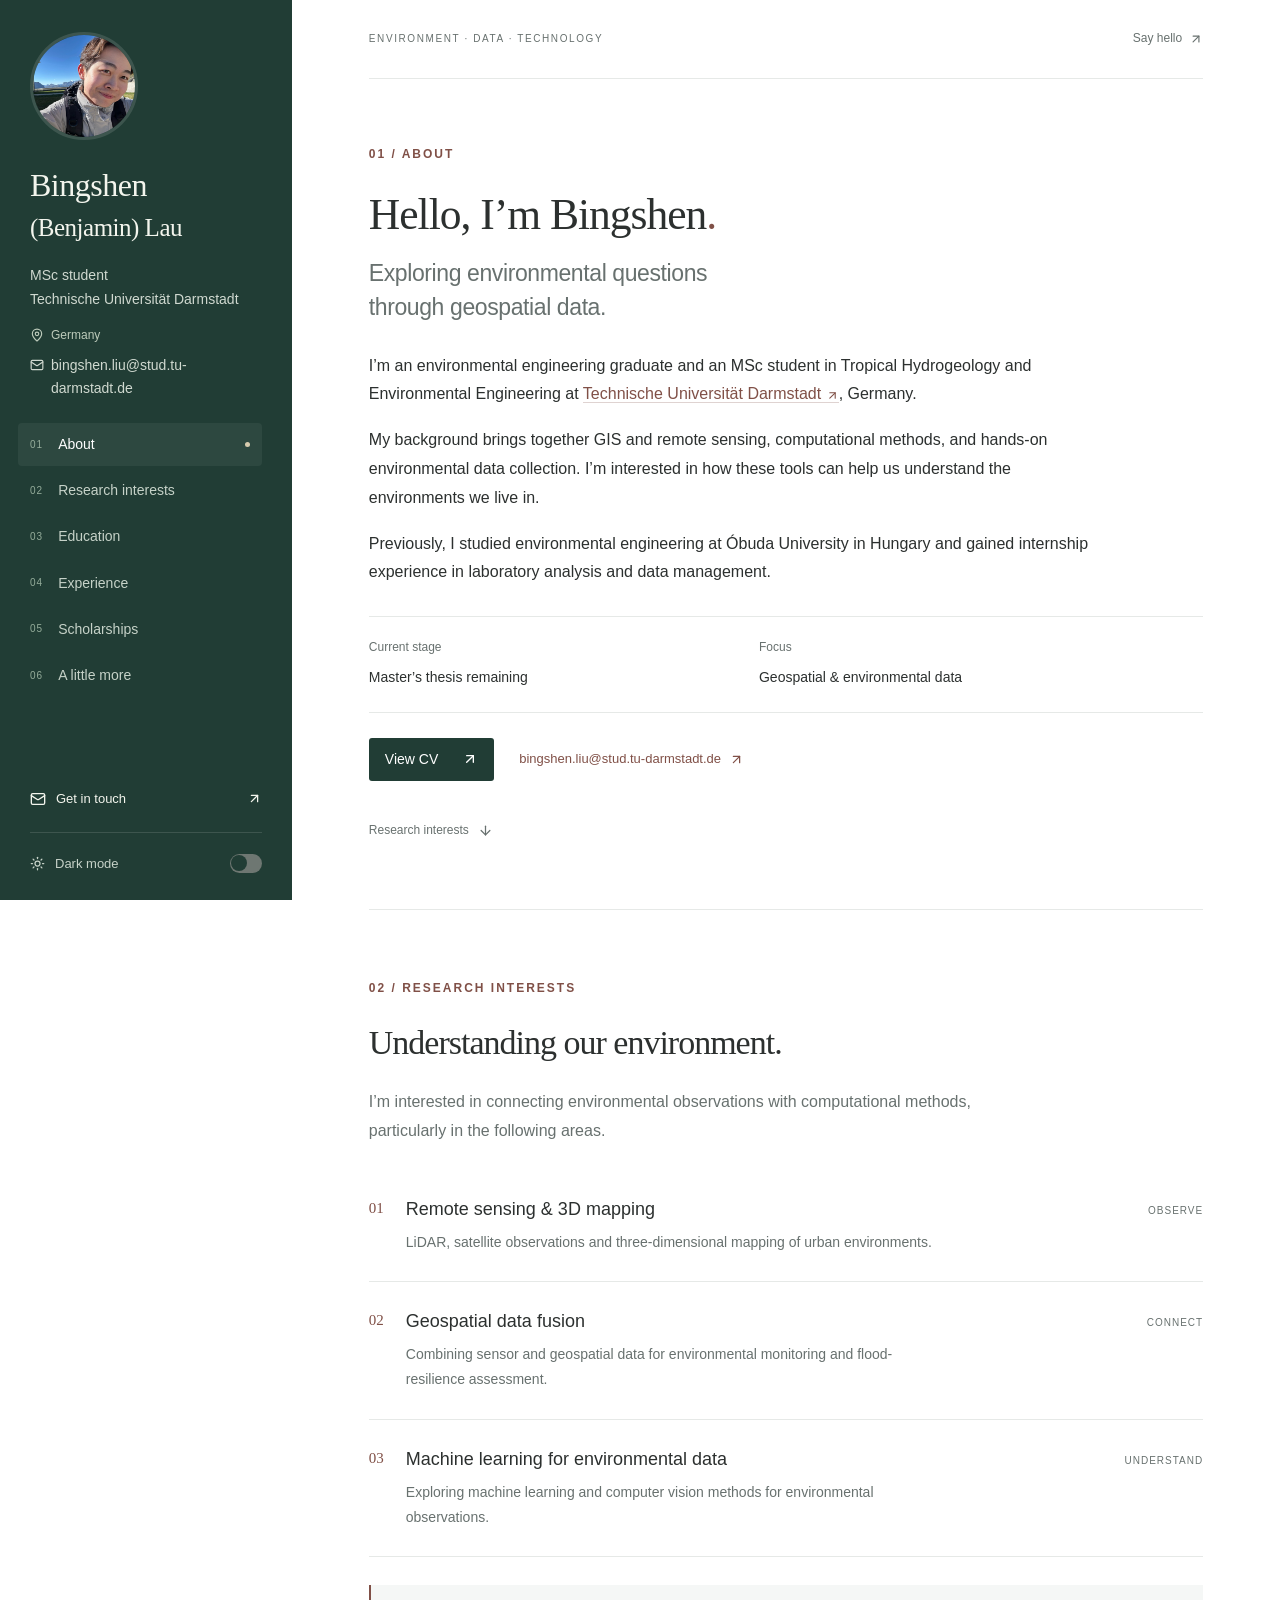
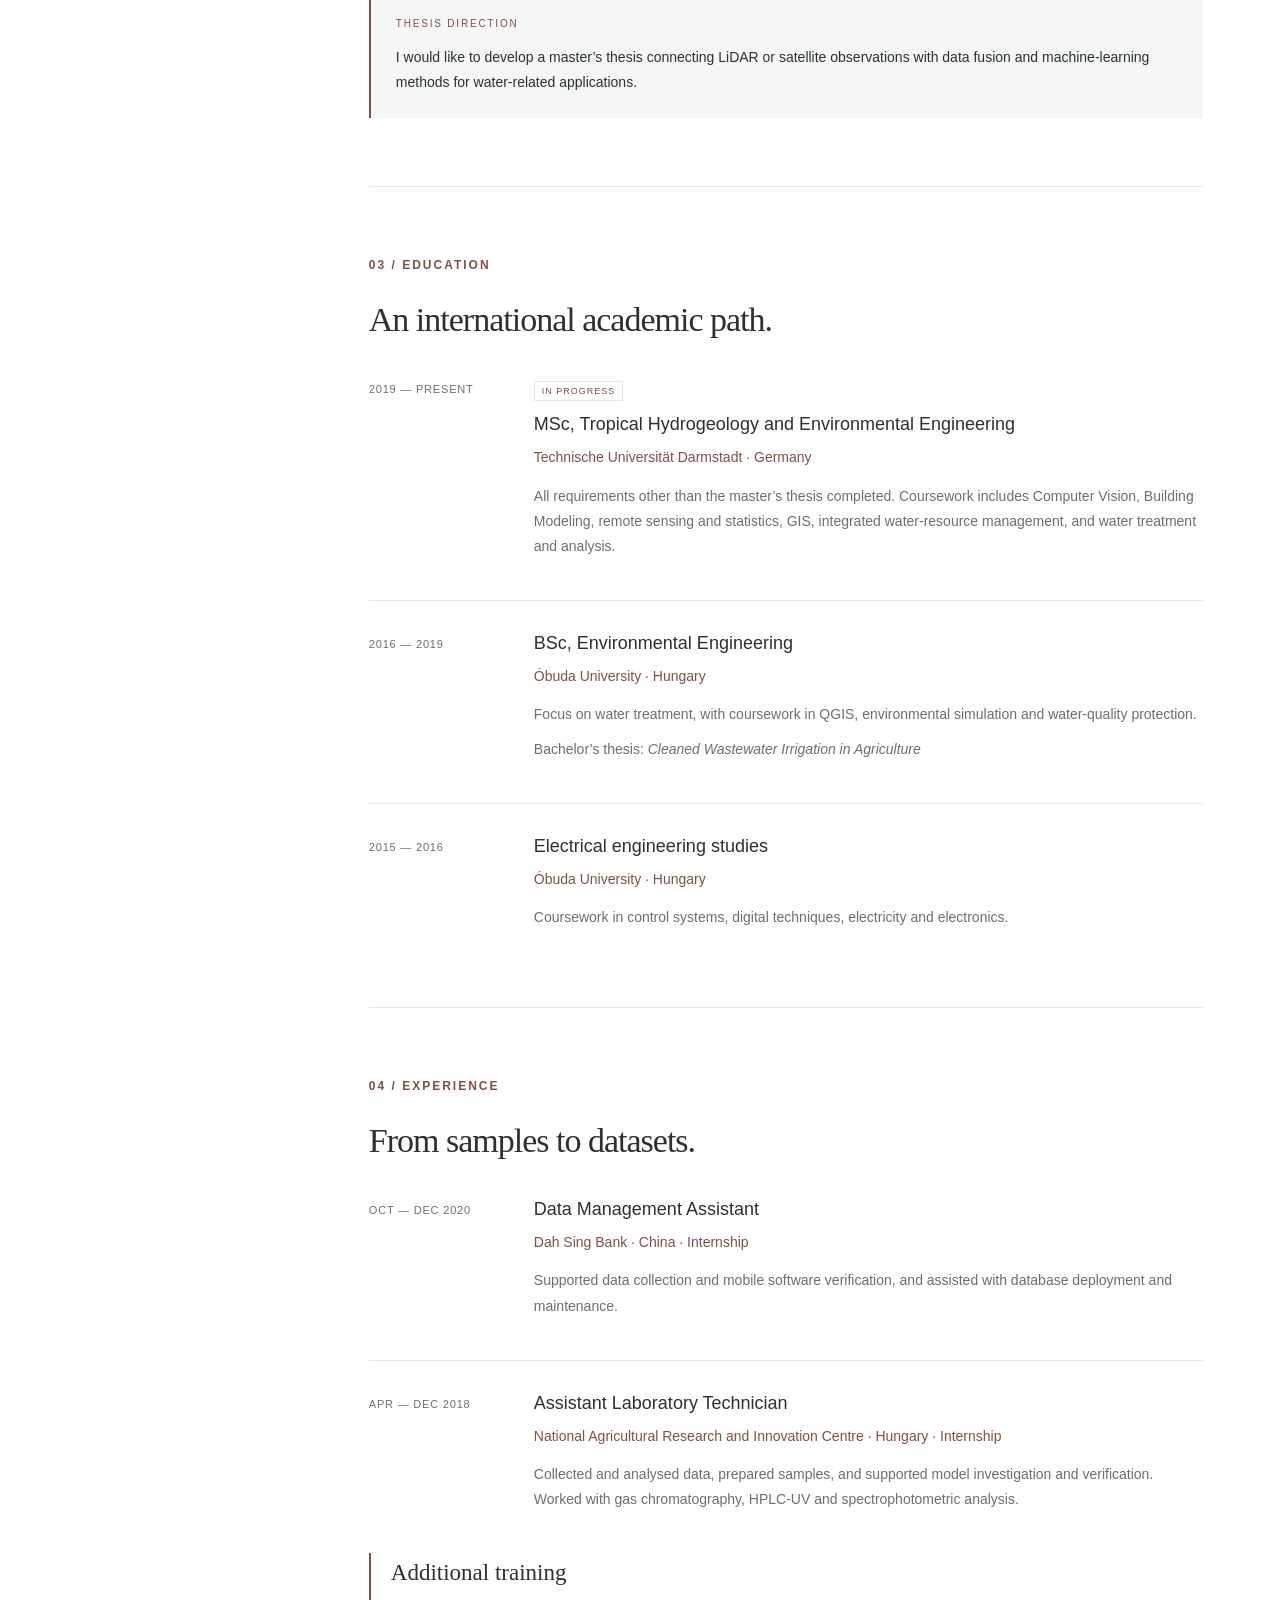
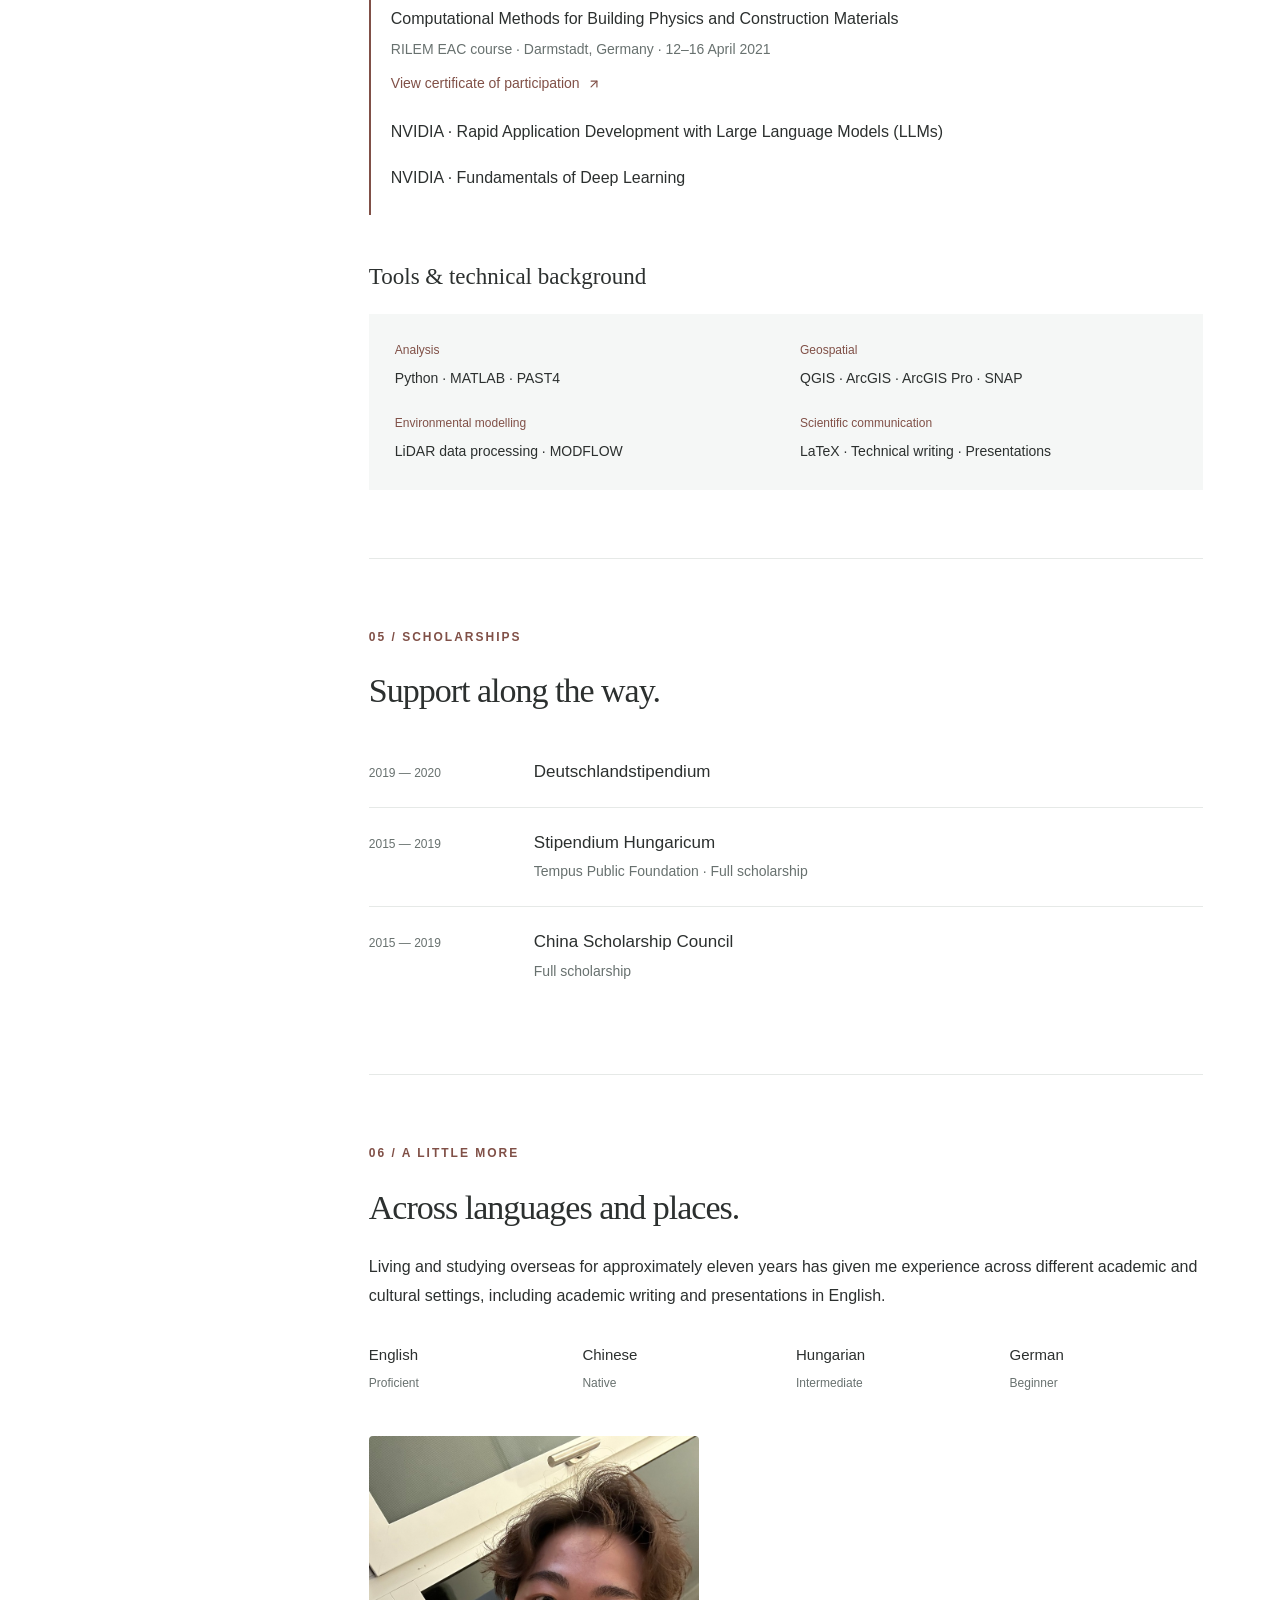
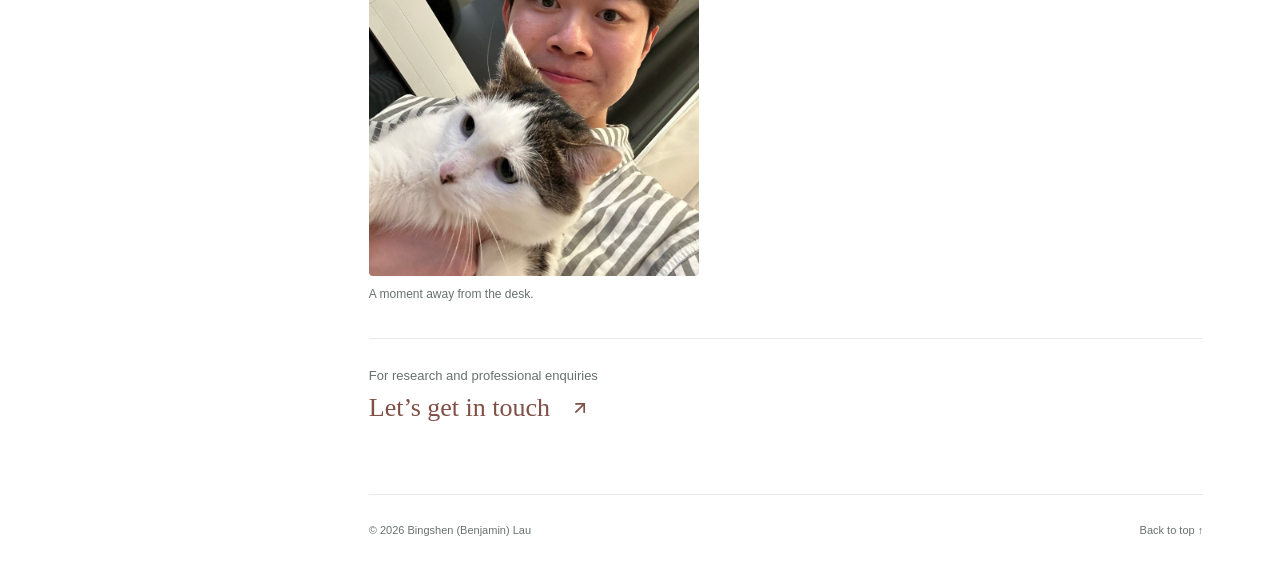
==== index.html @ b6084a35 "Publish English personal website with simplified profile" ====
<!DOCTYPE html><html lang="en"><head><meta charSet="utf-8"/><meta name="viewport" content="width=device-width, initial-scale=1"/><link rel="stylesheet" href="/index.BvaQky_f.css" data-rsc-css-href="/index.BvaQky_f.css" data-precedence="vite-rsc/importer-resources"/><link rel="modulepreload" fetchPriority="low" href="/index-gD3oVBkF.js"/><script src="/rolldown-runtime-C60lm6uB.js" type="module" async=""></script><script src="/framework-D_rUT4EX.js" type="module" async=""></script><link rel="modulepreload" href="/layout-segment-context-Bq9U1YTY.js" crossorigin=""/><link rel="modulepreload" href="/page-CP1Qy7zk.js" crossorigin=""/><title>Bingshen (Benjamin) Lau | Environmental &amp; Geospatial Data</title><meta name="description" content="Bingshen (Benjamin) Lau, environmental engineering MSc student at Technische Universität Darmstadt. Research interests, education and experience."/><link rel="icon" href="/favicon.svg"/><script>Object.assign(((self[Symbol.for("vinext.navigationRuntime")]??={bootstrap:{routeManifest:null},functions:{}}).bootstrap.rsc??={rsc:[]}),{params:{},nav:{"pathname":"/","searchParams":[]}})</script><link rel="modulepreload" href="/index-gD3oVBkF.js" />
</head><body><div data-slot="sidebar-wrapper" style="--sidebar-width:16rem;--sidebar-width-icon:3rem" class="group/sidebar-wrapper flex min-h-svh w-full has-data-[variant=inset]:bg-sidebar site-shell"><a class="skip-link" href="#about">Skip to content</a><div data-slot="sidebar" class="flex h-full w-(--sidebar-width) flex-col bg-sidebar text-sidebar-foreground profile-sidebar"><div class="profile-identity"><img class="profile-photo" src="/benjamin-outdoors.jpg" alt="Benjamin outdoors in the mountains" width="108" height="108"/><h1>Bingshen<br/><span>(Benjamin) Lau</span></h1><p class="affiliation">MSc student<br/>Technische Universität Darmstadt</p><p class="location"><svg xmlns="http://www.w3.org/2000/svg" width="14" height="14" viewBox="0 0 24 24" fill="none" stroke="currentColor" stroke-width="2" stroke-linecap="round" stroke-linejoin="round" class="lucide lucide-map-pin" aria-hidden="true"><path d="M20 10c0 4.993-5.539 10.193-7.399 11.799a1 1 0 0 1-1.202 0C9.539 20.193 4 14.993 4 10a8 8 0 0 1 16 0"></path><circle cx="12" cy="10" r="3"></circle></svg> <!-- -->Germany</p><a class="profile-email" href="mailto:bingshen.liu@stud.tu-darmstadt.de"><svg xmlns="http://www.w3.org/2000/svg" width="14" height="14" viewBox="0 0 24 24" fill="none" stroke="currentColor" stroke-width="2" stroke-linecap="round" stroke-linejoin="round" class="lucide lucide-mail" aria-hidden="true"><path d="m22 7-8.991 5.727a2 2 0 0 1-2.009 0L2 7"></path><rect x="2" y="4" width="20" height="16" rx="2"></rect></svg><span>bingshen.liu@<wbr/>stud.tu-darmstadt.de</span></a></div><nav aria-label="Main navigation"><a href="#about" aria-current="location" class="current"><span class="nav-number">0<!-- -->1</span>About<span class="nav-dot"></span></a><a href="#research" class=""><span class="nav-number">0<!-- -->2</span>Research interests<span class="nav-dot"></span></a><a href="#education" class=""><span class="nav-number">0<!-- -->3</span>Education<span class="nav-dot"></span></a><a href="#experience" class=""><span class="nav-number">0<!-- -->4</span>Experience<span class="nav-dot"></span></a><a href="#recognition" class=""><span class="nav-number">0<!-- -->5</span>Scholarships<span class="nav-dot"></span></a><a href="#more" class=""><span class="nav-number">0<!-- -->6</span>A little more<span class="nav-dot"></span></a></nav><div class="sidebar-bottom"><a href="mailto:bingshen.liu@stud.tu-darmstadt.de"><svg xmlns="http://www.w3.org/2000/svg" width="16" height="16" viewBox="0 0 24 24" fill="none" stroke="currentColor" stroke-width="2" stroke-linecap="round" stroke-linejoin="round" class="lucide lucide-mail" aria-hidden="true"><path d="m22 7-8.991 5.727a2 2 0 0 1-2.009 0L2 7"></path><rect x="2" y="4" width="20" height="16" rx="2"></rect></svg> <!-- -->Get in touch<!-- --> <svg xmlns="http://www.w3.org/2000/svg" width="15" height="15" viewBox="0 0 24 24" fill="none" stroke="currentColor" stroke-width="2" stroke-linecap="round" stroke-linejoin="round" class="lucide lucide-arrow-up-right" aria-hidden="true"><path d="M7 7h10v10"></path><path d="M7 17 17 7"></path></svg></a><div class="theme-control"><label for="theme"><svg xmlns="http://www.w3.org/2000/svg" width="15" height="15" viewBox="0 0 24 24" fill="none" stroke="currentColor" stroke-width="2" stroke-linecap="round" stroke-linejoin="round" class="lucide lucide-sun" aria-hidden="true"><circle cx="12" cy="12" r="4"></circle><path d="M12 2v2"></path><path d="M12 20v2"></path><path d="m4.93 4.93 1.41 1.41"></path><path d="m17.66 17.66 1.41 1.41"></path><path d="M2 12h2"></path><path d="M20 12h2"></path><path d="m6.34 17.66-1.41 1.41"></path><path d="m19.07 4.93-1.41 1.41"></path></svg> <!-- -->Dark mode</label><span data-unchecked="" role="switch" tabindex="0" id="base-ui-_R_lpi_" aria-checked="false" data-slot="switch" data-size="default" class="peer group/switch relative inline-flex shrink-0 items-center rounded-full border border-transparent transition-all outline-none group-has-[:focus-visible]/field-label:border-transparent group-has-[:focus-visible]/field-label:ring-0 after:absolute after:-inset-x-3 after:-inset-y-2 focus-visible:border-ring focus-visible:ring-3 focus-visible:ring-ring/50 aria-invalid:border-destructive aria-invalid:ring-3 aria-invalid:ring-destructive/20 data-[size=default]:h-[18.4px] data-[size=default]:w-[32px] data-[size=sm]:h-[14px] data-[size=sm]:w-[24px] dark:aria-invalid:border-destructive/50 dark:aria-invalid:ring-destructive/40 data-checked:bg-primary data-unchecked:bg-input dark:data-unchecked:bg-input/80 data-disabled:cursor-not-allowed data-disabled:opacity-50"><span data-unchecked="" data-slot="switch-thumb" class="pointer-events-none block rounded-full bg-background ring-0 transition-transform group-data-[size=default]/switch:size-4 group-data-[size=sm]/switch:size-3 group-data-[size=default]/switch:data-checked:translate-x-[calc(100%-2px)] group-data-[size=sm]/switch:data-checked:translate-x-[calc(100%-2px)] dark:data-checked:bg-primary-foreground group-data-[size=default]/switch:data-unchecked:translate-x-0 group-data-[size=sm]/switch:data-unchecked:translate-x-0 dark:data-unchecked:bg-foreground"></span></span><input id="theme" style="clip-path:inset(50%);overflow:hidden;white-space:nowrap;border:0;padding:0;width:1px;height:1px;margin:-1px;position:fixed;top:0;left:0" tabindex="-1" type="checkbox" aria-hidden="true"/></div></div></div><main><div class="topline"><span>ENVIRONMENT · DATA · TECHNOLOGY</span><a href="mailto:bingshen.liu@stud.tu-darmstadt.de">Say hello<!-- --> <svg xmlns="http://www.w3.org/2000/svg" width="14" height="14" viewBox="0 0 24 24" fill="none" stroke="currentColor" stroke-width="2" stroke-linecap="round" stroke-linejoin="round" class="lucide lucide-arrow-up-right" aria-hidden="true"><path d="M7 7h10v10"></path><path d="M7 17 17 7"></path></svg></a></div><section id="about" class="about-section"><p class="eyebrow section-kicker">01 / ABOUT</p><h2>Hello, I’m Bingshen<span class="accent">.</span></h2><p class="lead">Exploring environmental questions<br class="desktop-break"/> <!-- -->through geospatial data.</p><div class="intro-copy"><p>I’m an environmental engineering graduate and an MSc student in Tropical Hydrogeology and Environmental Engineering at<!-- --> <a href="https://www.tu-darmstadt.de/" target="_blank" rel="noreferrer">Technische Universität Darmstadt<!-- --> <svg xmlns="http://www.w3.org/2000/svg" width="13" height="13" viewBox="0 0 24 24" fill="none" stroke="currentColor" stroke-width="2" stroke-linecap="round" stroke-linejoin="round" class="lucide lucide-arrow-up-right" aria-hidden="true"><path d="M7 7h10v10"></path><path d="M7 17 17 7"></path></svg></a>, Germany.</p><p>My background brings together GIS and remote sensing, computational methods, and hands-on environmental data collection. I’m interested in how these tools can help us understand the environments we live in.</p><p>Previously, I studied environmental engineering at Óbuda University in Hungary and gained internship experience in laboratory analysis and data management.</p></div><div class="facts"><div><span>Current stage</span><strong>Master’s thesis remaining</strong></div><div><span>Focus</span><strong>Geospatial &amp; environmental data</strong></div></div><div class="about-links"><a class="cv-link" href="/Benjamin-Lau-CV.html" target="_blank" rel="noreferrer">View CV<!-- --> <svg xmlns="http://www.w3.org/2000/svg" width="16" height="16" viewBox="0 0 24 24" fill="none" stroke="currentColor" stroke-width="2" stroke-linecap="round" stroke-linejoin="round" class="lucide lucide-arrow-up-right" aria-hidden="true"><path d="M7 7h10v10"></path><path d="M7 17 17 7"></path></svg></a><a class="email-link" href="mailto:bingshen.liu@stud.tu-darmstadt.de">bingshen.liu@stud.tu-darmstadt.de <svg xmlns="http://www.w3.org/2000/svg" width="15" height="15" viewBox="0 0 24 24" fill="none" stroke="currentColor" stroke-width="2" stroke-linecap="round" stroke-linejoin="round" class="lucide lucide-arrow-up-right" aria-hidden="true"><path d="M7 7h10v10"></path><path d="M7 17 17 7"></path></svg></a></div><a class="scroll-cue" href="#research">Research interests<!-- --> <svg xmlns="http://www.w3.org/2000/svg" width="15" height="15" viewBox="0 0 24 24" fill="none" stroke="currentColor" stroke-width="2" stroke-linecap="round" stroke-linejoin="round" class="lucide lucide-arrow-down" aria-hidden="true"><path d="M12 5v14"></path><path d="m19 12-7 7-7-7"></path></svg></a></section><section id="research"><p class="eyebrow section-kicker">02 / RESEARCH INTERESTS</p><h2>Understanding our environment.</h2><p class="section-intro">I’m interested in connecting environmental observations with computational methods, particularly in the following areas.</p><div class="research-list"><article><span class="research-index">01</span><div><h3>Remote sensing &amp; 3D mapping</h3><p>LiDAR, satellite observations and three-dimensional mapping of urban environments.</p></div><span class="research-tag">OBSERVE</span></article><article><span class="research-index">02</span><div><h3>Geospatial data fusion</h3><p>Combining sensor and geospatial data for environmental monitoring and flood-resilience assessment.</p></div><span class="research-tag">CONNECT</span></article><article><span class="research-index">03</span><div><h3>Machine learning for environmental data</h3><p>Exploring machine learning and computer vision methods for environmental observations.</p></div><span class="research-tag">UNDERSTAND</span></article></div><div class="thesis-note"><span>THESIS DIRECTION</span><p>I would like to develop a master’s thesis connecting LiDAR or satellite observations with data fusion and machine-learning methods for water-related applications.</p></div></section><section id="education"><p class="eyebrow section-kicker">03 / EDUCATION</p><h2>An international academic path.</h2><div class="timeline"><article><p class="date">2019 — PRESENT</p><div><span class="status">IN PROGRESS</span><h3>MSc, Tropical Hydrogeology and Environmental Engineering</h3><p class="institution">Technische Universität Darmstadt · Germany</p><p>All requirements other than the master’s thesis completed. Coursework includes Computer Vision, Building Modeling, remote sensing and statistics, GIS, integrated water-resource management, and water treatment and analysis.</p></div></article><article><p class="date">2016 — 2019</p><div><h3>BSc, Environmental Engineering</h3><p class="institution">Óbuda University · Hungary</p><p>Focus on water treatment, with coursework in QGIS, environmental simulation and water-quality protection.</p><p class="thesis-title">Bachelor’s thesis:<!-- --> <em>Cleaned Wastewater Irrigation in Agriculture</em></p></div></article><article><p class="date">2015 — 2016</p><div><h3>Electrical engineering studies</h3><p class="institution">Óbuda University · Hungary</p><p>Coursework in control systems, digital techniques, electricity and electronics.</p></div></article></div></section><section id="experience"><p class="eyebrow section-kicker">04 / EXPERIENCE</p><h2>From samples to datasets.</h2><div class="timeline"><article><p class="date">OCT — DEC 2020</p><div><h3>Data Management Assistant</h3><p class="institution">Dah Sing Bank · China · Internship</p><p>Supported data collection and mobile software verification, and assisted with database deployment and maintenance.</p></div></article><article><p class="date">APR — DEC 2018</p><div><h3>Assistant Laboratory Technician</h3><p class="institution">National Agricultural Research and Innovation Centre · Hungary · Internship</p><p>Collected and analysed data, prepared samples, and supported model investigation and verification. Worked with gas chromatography, HPLC-UV and spectrophotometric analysis.</p></div></article></div><div class="training"><h3>Additional training</h3><article class="course-entry"><h4>Computational Methods for Building Physics and Construction Materials</h4><p>RILEM EAC course · Darmstadt, Germany · 12–16 April 2021</p><a href="/rilem-2021.jpg" target="_blank" rel="noreferrer">View certificate of participation<!-- --> <svg xmlns="http://www.w3.org/2000/svg" width="14" height="14" viewBox="0 0 24 24" fill="none" stroke="currentColor" stroke-width="2" stroke-linecap="round" stroke-linejoin="round" class="lucide lucide-arrow-up-right" aria-hidden="true"><path d="M7 7h10v10"></path><path d="M7 17 17 7"></path></svg></a></article><article class="course-entry"><h4>NVIDIA · <!-- -->Rapid Application Development with Large Language Models (LLMs)</h4></article><article class="course-entry"><h4>NVIDIA · <!-- -->Fundamentals of Deep Learning</h4></article></div><h3 class="tool-heading">Tools &amp; technical background</h3><div class="skills-grid"><div><h4>Analysis</h4><p>Python · MATLAB · PAST4</p></div><div><h4>Geospatial</h4><p>QGIS · ArcGIS · ArcGIS Pro · SNAP</p></div><div><h4>Environmental modelling</h4><p>LiDAR data processing · MODFLOW</p></div><div><h4>Scientific communication</h4><p>LaTeX · Technical writing · Presentations</p></div></div></section><section id="recognition"><p class="eyebrow section-kicker">05 / SCHOLARSHIPS</p><h2>Support along the way.</h2><div class="awards"><article><span>2019 — 2020</span><h3>Deutschlandstipendium</h3></article><article><span>2015 — 2019</span><div><h3>Stipendium Hungaricum</h3><p>Tempus Public Foundation · Full scholarship</p></div></article><article><span>2015 — 2019</span><div><h3>China Scholarship Council</h3><p>Full scholarship</p></div></article></div></section><section id="more"><p class="eyebrow section-kicker">06 / A LITTLE MORE</p><h2>Across languages and places.</h2><p>Living and studying overseas for approximately eleven years has given me experience across different academic and cultural settings, including academic writing and presentations in English.</p><div class="languages"><div><strong>English</strong><span>Proficient</span></div><div><strong>Chinese</strong><span>Native</span></div><div><strong>Hungarian</strong><span>Intermediate</span></div><div><strong>German</strong><span>Beginner</span></div></div><figure class="personal-photo"><img src="/benjamin-and-cat.jpg" alt="Benjamin holding a cat" width="825" height="1100" loading="lazy"/><figcaption>A moment away from the desk.</figcaption></figure><div class="contact-line"><p>For research and professional enquiries</p><a href="mailto:bingshen.liu@stud.tu-darmstadt.de">Let’s get in touch<!-- --> <svg xmlns="http://www.w3.org/2000/svg" width="20" height="20" viewBox="0 0 24 24" fill="none" stroke="currentColor" stroke-width="2" stroke-linecap="round" stroke-linejoin="round" class="lucide lucide-arrow-up-right" aria-hidden="true"><path d="M7 7h10v10"></path><path d="M7 17 17 7"></path></svg></a></div></section><footer class="page-footer"><span>© <!-- -->2026<!-- --> Bingshen (Benjamin) Lau</span><a href="#about">Back to top ↑</a></footer></main></div><script type="module" src="/index-gD3oVBkF.js" id="_R_" async=""></script><script>((self[Symbol.for("vinext.navigationRuntime")]??={bootstrap:{routeManifest:null},functions:{}}).bootstrap.rsc??={rsc:[]}).rsc.push("2:I[\"8c0f216c4604\",[],\"Children\",1]\n")</script><script>((self[Symbol.for("vinext.navigationRuntime")]??={bootstrap:{routeManifest:null},functions:{}}).bootstrap.rsc??={rsc:[]}).rsc.push("3:I[\"593f344dc510\",[],\"GlobalErrorBoundary\",1]\n")</script><script>((self[Symbol.for("vinext.navigationRuntime")]??={bootstrap:{routeManifest:null},functions:{}}).bootstrap.rsc??={rsc:[]}).rsc.push("4:I[\"0b874ad30386\",[],\"default\",1]\n")</script><script>((self[Symbol.for("vinext.navigationRuntime")]??={bootstrap:{routeManifest:null},functions:{}}).bootstrap.rsc??={rsc:[]}).rsc.push("5:I[\"593f344dc510\",[],\"ErrorBoundary\",1]\n")</script><script>((self[Symbol.for("vinext.navigationRuntime")]??={bootstrap:{routeManifest:null},functions:{}}).bootstrap.rsc??={rsc:[]}).rsc.push("6:I[\"15c18cfaeeff\",[],\"LayoutSegmentProvider\",1]\n")</script><script>((self[Symbol.for("vinext.navigationRuntime")]??={bootstrap:{routeManifest:null},functions:{}}).bootstrap.rsc??={rsc:[]}).rsc.push("7:I[\"8c0f216c4604\",[],\"Slot\",1]\n")</script><script>((self[Symbol.for("vinext.navigationRuntime")]??={bootstrap:{routeManifest:null},functions:{}}).bootstrap.rsc??={rsc:[]}).rsc.push("8:I[\"593f344dc510\",[],\"NotFoundBoundary\",1]\n")</script><script>((self[Symbol.for("vinext.navigationRuntime")]??={bootstrap:{routeManifest:null},functions:{}}).bootstrap.rsc??={rsc:[]}).rsc.push("9:I[\"9276801271d6\",[],\"AppRouterScrollTarget\",1]\n")</script><script>((self[Symbol.for("vinext.navigationRuntime")]??={bootstrap:{routeManifest:null},functions:{}}).bootstrap.rsc??={rsc:[]}).rsc.push("a:I[\"593f344dc510\",[],\"RedirectBoundary\",1]\n")</script><script>((self[Symbol.for("vinext.navigationRuntime")]??={bootstrap:{routeManifest:null},functions:{}}).bootstrap.rsc??={rsc:[]}).rsc.push(":HL[\"/index.BvaQky_f.css\",\"style\"     ]\n")</script><script>((self[Symbol.for("vinext.navigationRuntime")]??={bootstrap:{routeManifest:null},functions:{}}).bootstrap.rsc??={rsc:[]}).rsc.push("0:{\"page:/\":\"$L1\",\"layout:/\":[[[\"$\",\"link\",\"css:/index.BvaQky_f.css\",{\"rel\":\"stylesheet\",\"precedence\":\"vite-rsc/importer-resources\",\"href\":\"/index.BvaQky_f.css\",\"data-rsc-css-href\":\"/index.BvaQky_f.css\"}],\"$undefined\"],[\"$\",\"html\",null,{\"lang\":\"en\",\"suppressHydrationWarning\":true,\"children\":[\"$\",\"body\",null,{\"children\":[\"$\",\"$L2\",null,{}]}]}]],\"route:/\":[[[\"$\",\"meta\",null,{\"charSet\":\"utf-8\"}],[[\"$\",\"title\",\"0\",{\"children\":\"Bingshen (Benjamin) Lau | Environmental \u0026 Geospatial Data\"}],[\"$\",\"meta\",\"1\",{\"name\":\"description\",\"content\":\"Bingshen (Benjamin) Lau, environmental engineering MSc student at Technische Universität Darmstadt. Research interests, education and experience.\"}],[\"$\",\"link\",\"2\",{\"data-vinext-streamed-icon\":\"$undefined\",\"rel\":\"icon\",\"href\":\"/favicon.svg\",\"type\":\"$undefined\",\"sizes\":\"$undefined\",\"color\":\"$undefined\",\"media\":\"$undefined\",\"fetchPriority\":\"$undefined\"}]],[[\"$\",\"meta\",\"0\",{\"name\":\"viewport\",\"content\":\"width=device-width, initial-scale=1\"}]]],[\"$\",\"$L3\",null,{\"fallback\":\"$4\",\"children\":[\"$\",\"$L5\",null,{\"fallback\":\"$4\",\"children\":[\"$\",\"$L6\",null,{\"providerId\":\"layout:/\",\"segmentMap\":{\"children\":[]},\"children\":[\"$\",\"$L7\",null,{\"id\":\"layout:/\",\"parallelSlots\":\"$undefined\",\"children\":[\"$\",\"$L8\",null,{\"resetKey\":\"\",\"fallback\":[[\"$\",\"title\",null,{\"children\":\"404: This page could not be found.\"}],[\"$\",\"div\",null,{\"style\":{\"fontFamily\":\"system-ui,\\\"Segoe UI\\\",Roboto,Helvetica,Arial,sans-serif,\\\"Apple Color Emoji\\\",\\\"Segoe UI Emoji\\\"\",\"height\":\"100vh\",\"textAlign\":\"center\",\"display\":\"flex\",\"flexDirection\":\"column\",\"alignItems\":\"center\",\"justifyContent\":\"center\"},\"children\":[\"$\",\"div\",null,{\"children\":[[\"$\",\"style\",null,{\"dangerouslySetInnerHTML\":{\"__html\":\"body{color:#000;background:#fff;margin:0}.next-error-h1{border-right:1px solid rgba(0,0,0,.3)}@media (prefers-color-scheme:dark){body{color:#fff;background:#000}.next-error-h1{border-right:1px solid rgba(255,255,255,.3)}}\"}}],[\"$\",\"h1\",null,{\"className\":\"next-error-h1\",\"style\":{\"display\":\"inline-block\",\"margin\":\"0 20px 0 0\",\"padding\":\"0 23px 0 0\",\"fontSize\":24,\"fontWeight\":500,\"verticalAlign\":\"top\",\"lineHeight\":\"49px\"},\"children\":404}],[\"$\",\"div\",null,{\"style\":{\"display\":\"inline-block\"},\"children\":[\"$\",\"h2\",null,{\"style\":{\"fontSize\":14,\"fontWeight\":400,\"lineHeight\":\"49px\",\"margin\":0},\"children\":\"This page could not be found.\"}]}]]}]}]],\"children\":[\"$\",\"$L9\",null,{\"children\":[\"$\",\"$La\",null,{\"children\":[[\"$\",\"$L6\",null,{\"providerId\":\"page:/\",\"segmentMap\":{\"children\":[\"__PAGE__\"]},\"children\":[\"$\",\"$L7\",null,{\"id\":\"page:/\"}]}],null]}]}]}]}]}]}]}],null,null],\"__route\":\"route:/\",\"__interceptionContext\":null,\"__layoutIds\":[\"layout:/\"],\"__rootLayout\":\"/\",\"__bfcacheSegmentIdentities\":{\"layout:/\":\"[\\\"layout\\\",\\\"layout:/\\\",\\\"root-boundary:/\\\",\\\"\\\"]\",\"page:/\":\"[\\\"page\\\",\\\"page:/\\\",\\\"root-boundary:/\\\",\\\"\\\"]\"},\"__srcPage\":[\"page\"],\"__layoutFlags\":{\"layout:/\":\"s\"},\"__artifactCompatibility\":{\"schemaVersion\":1,\"graphVersion\":\"app-route-graph:1177fd80f83fa7b0\",\"deploymentVersion\":\"54fa6beb-cdd5-44e7-87df-a5aa8c51bccc\",\"appElementsSchemaVersion\":1,\"rscPayloadSchemaVersion\":1,\"rootBoundaryId\":\"/\",\"renderEpoch\":null}}\n")</script><script>((self[Symbol.for("vinext.navigationRuntime")]??={bootstrap:{routeManifest:null},functions:{}}).bootstrap.rsc??={rsc:[]}).rsc.push("b:I[\"6efdf509a785\",[],\"default\",1]\n")</script><script>((self[Symbol.for("vinext.navigationRuntime")]??={bootstrap:{routeManifest:null},functions:{}}).bootstrap.rsc??={rsc:[]}).rsc.push("1:[\"$\",\"$Lb\",null,{\"params\":\"$@c\",\"searchParams\":\"$@d\"}]\n")</script><script>((self[Symbol.for("vinext.navigationRuntime")]??={bootstrap:{routeManifest:null},functions:{}}).bootstrap.rsc??={rsc:[]}).rsc.push("c:{}\n")</script><script>((self[Symbol.for("vinext.navigationRuntime")]??={bootstrap:{routeManifest:null},functions:{}}).bootstrap.rsc??={rsc:[]}).rsc.push("d:{}\n")</script><script>Object.assign(((self[Symbol.for("vinext.navigationRuntime")]??={bootstrap:{routeManifest:null},functions:{}}).bootstrap.rsc??={rsc:[]}),{"initialCacheKind":"dynamic"});((self[Symbol.for("vinext.navigationRuntime")]??={bootstrap:{routeManifest:null},functions:{}}).bootstrap.rsc??={rsc:[]}).done=true</script></body></html>
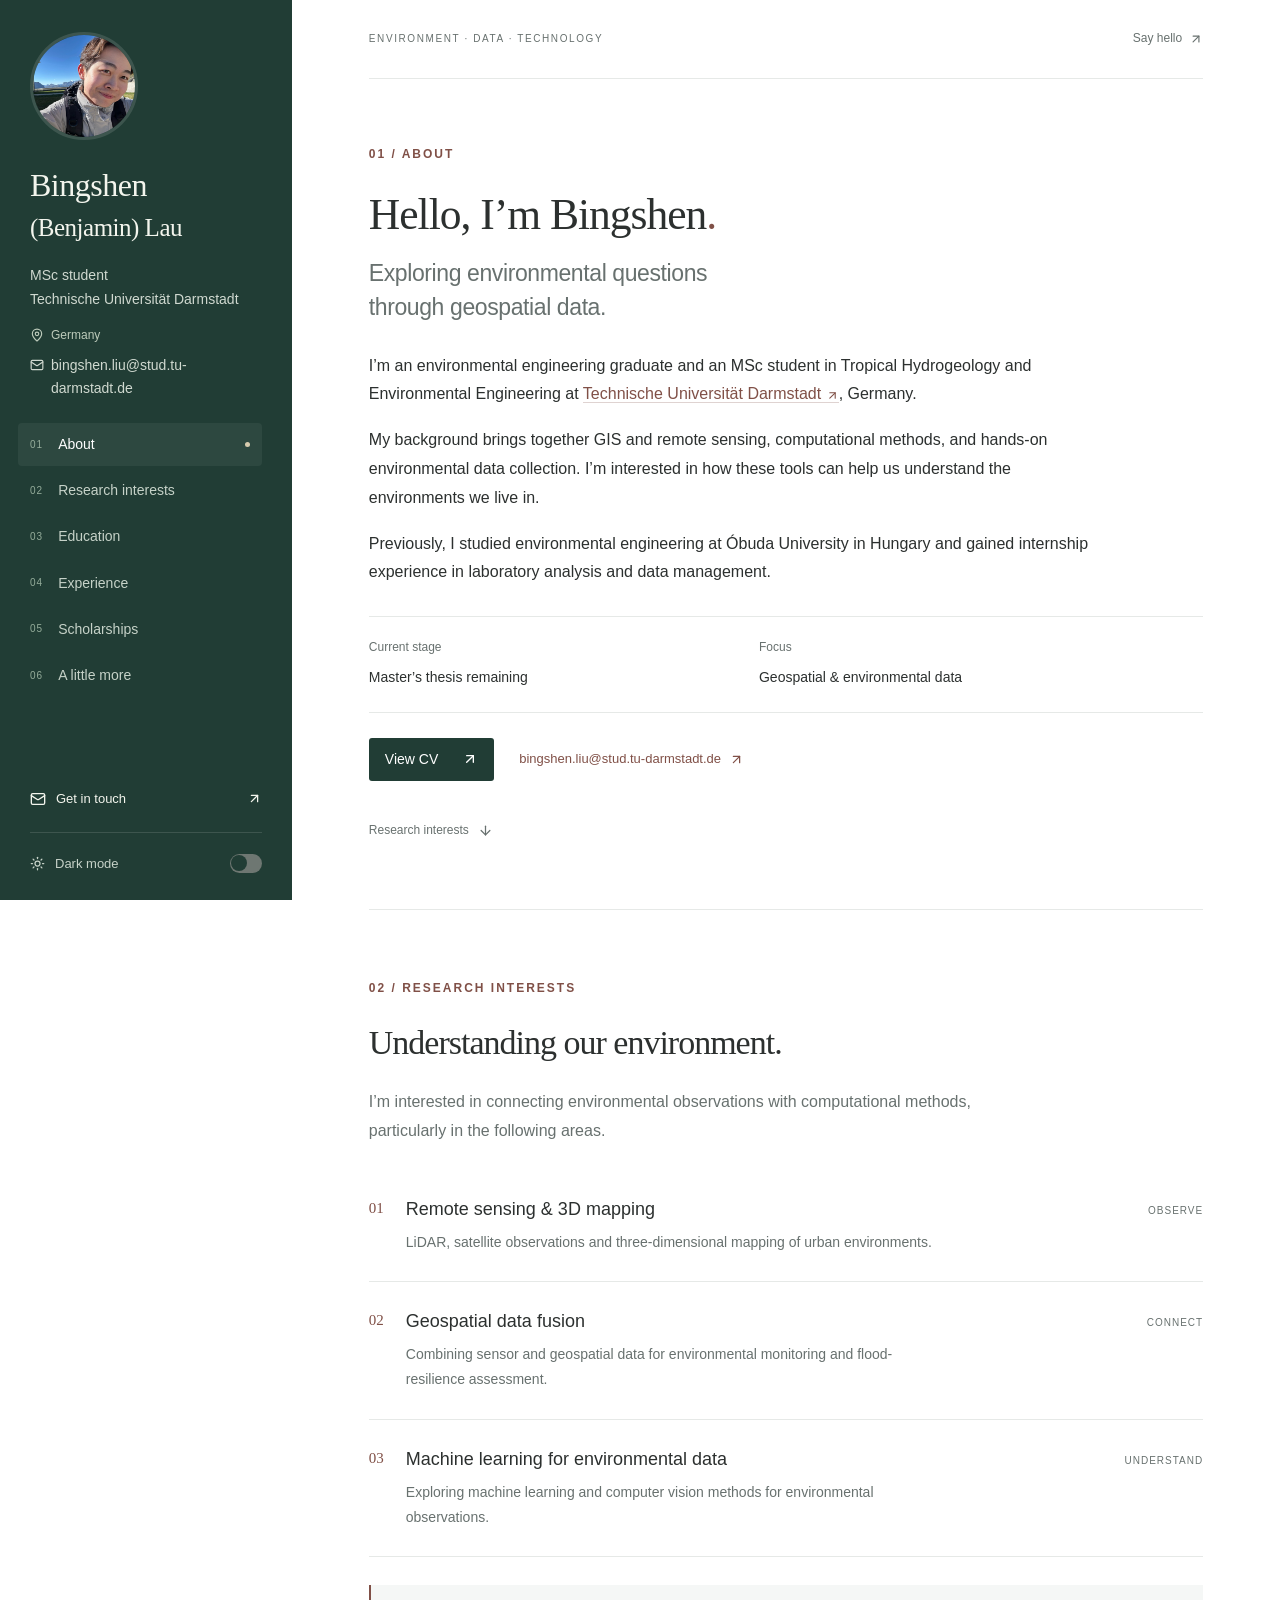
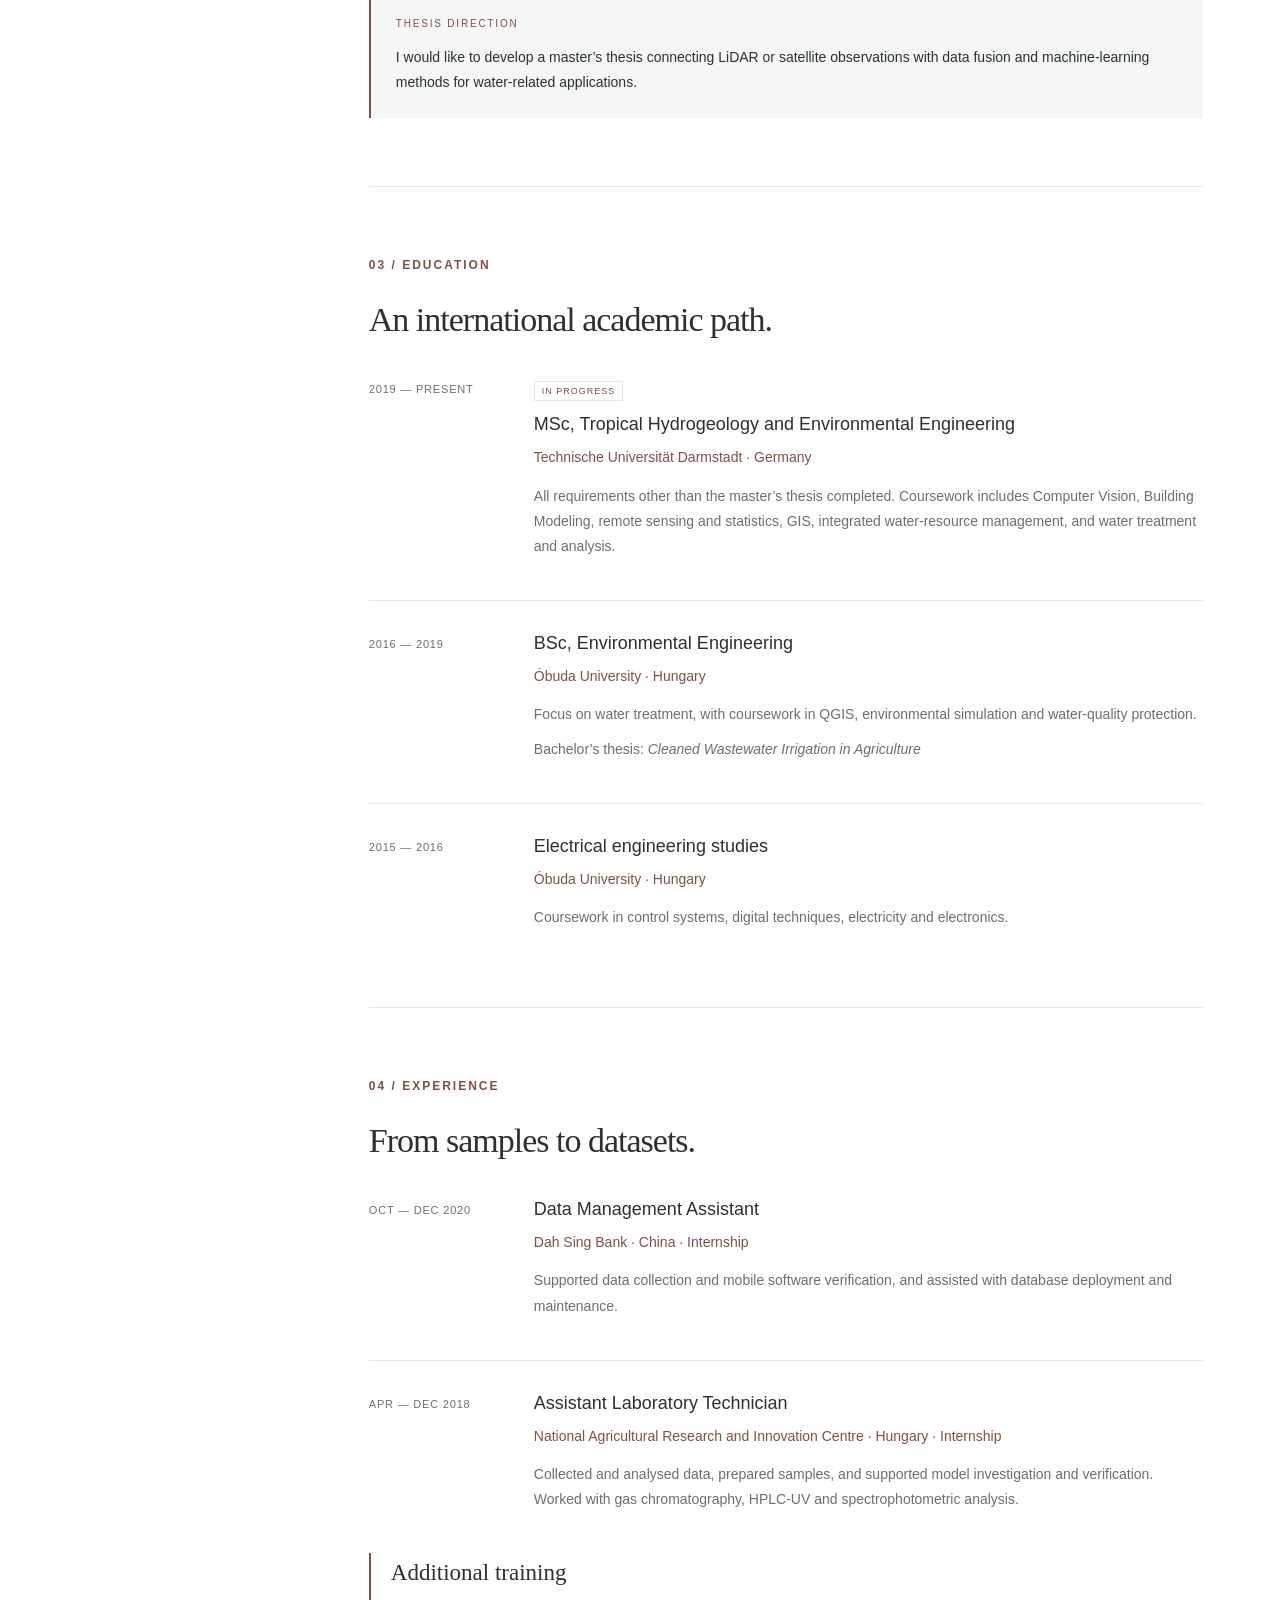
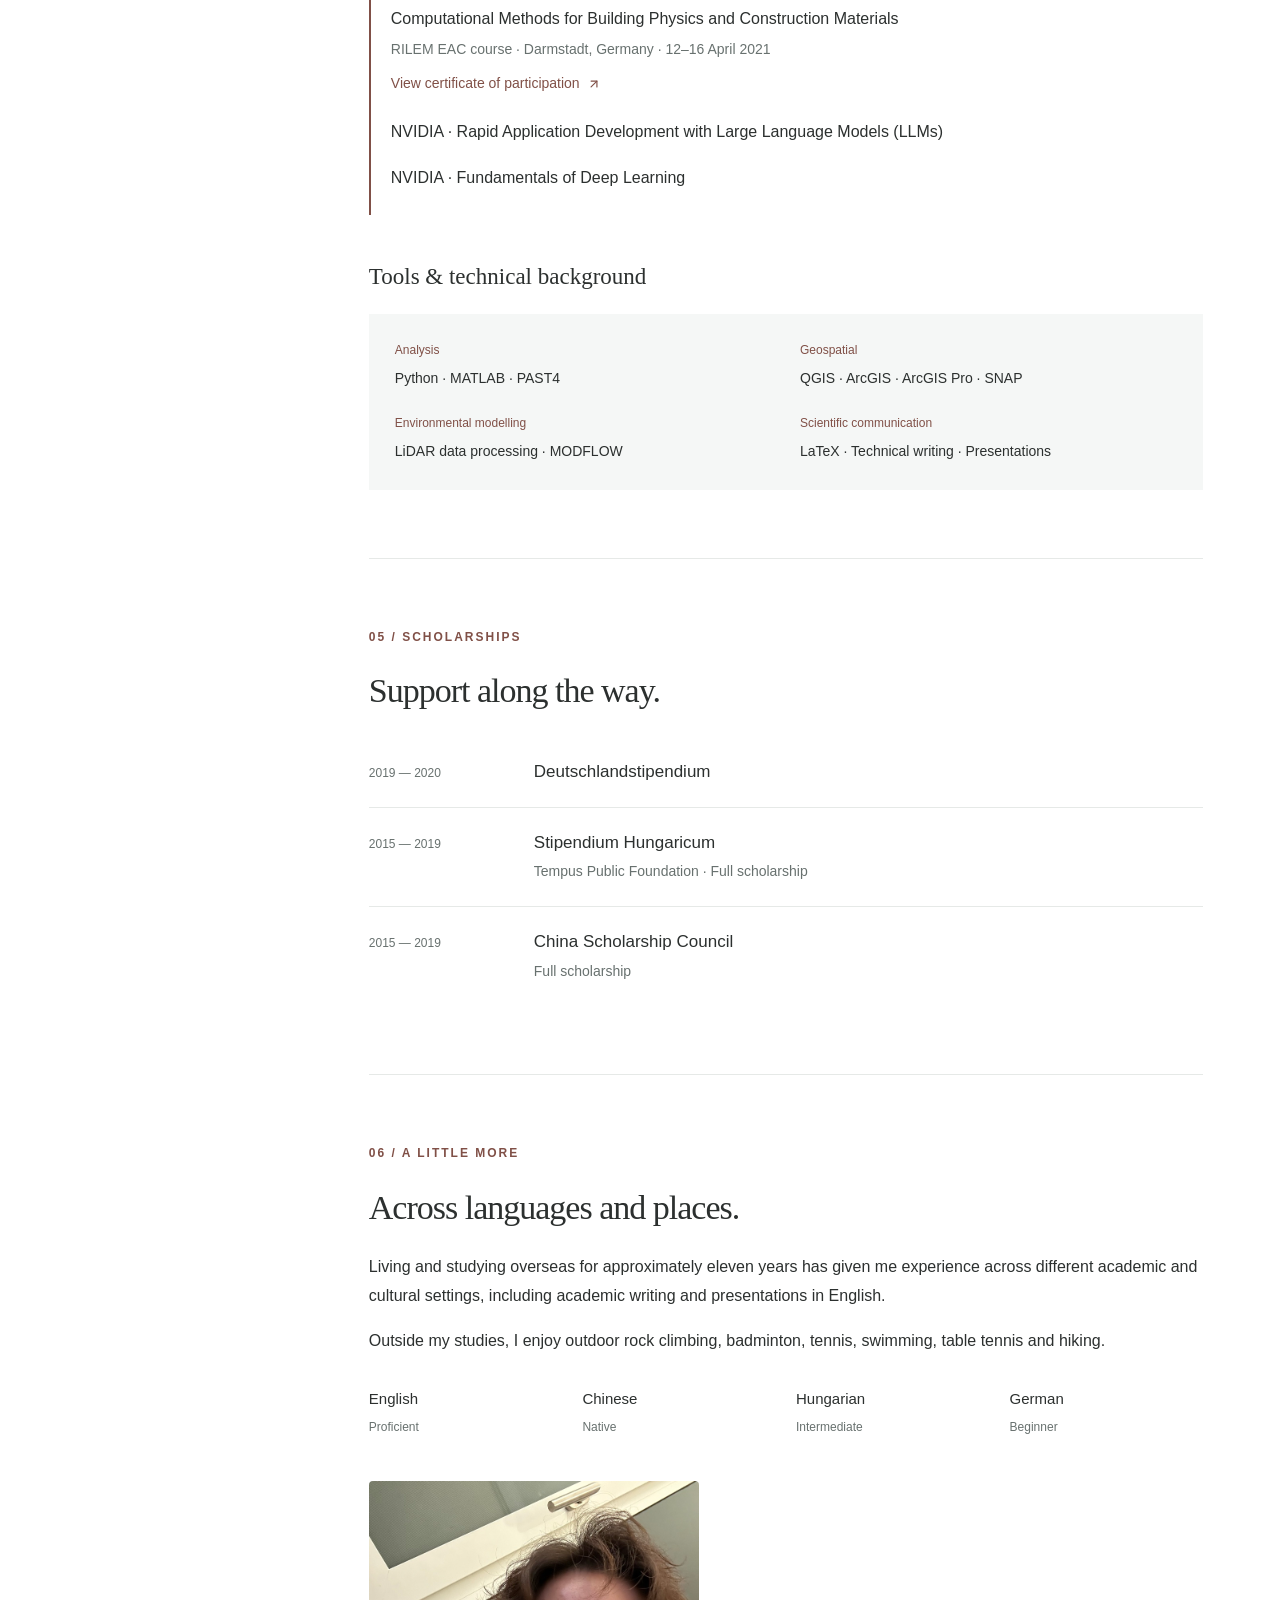
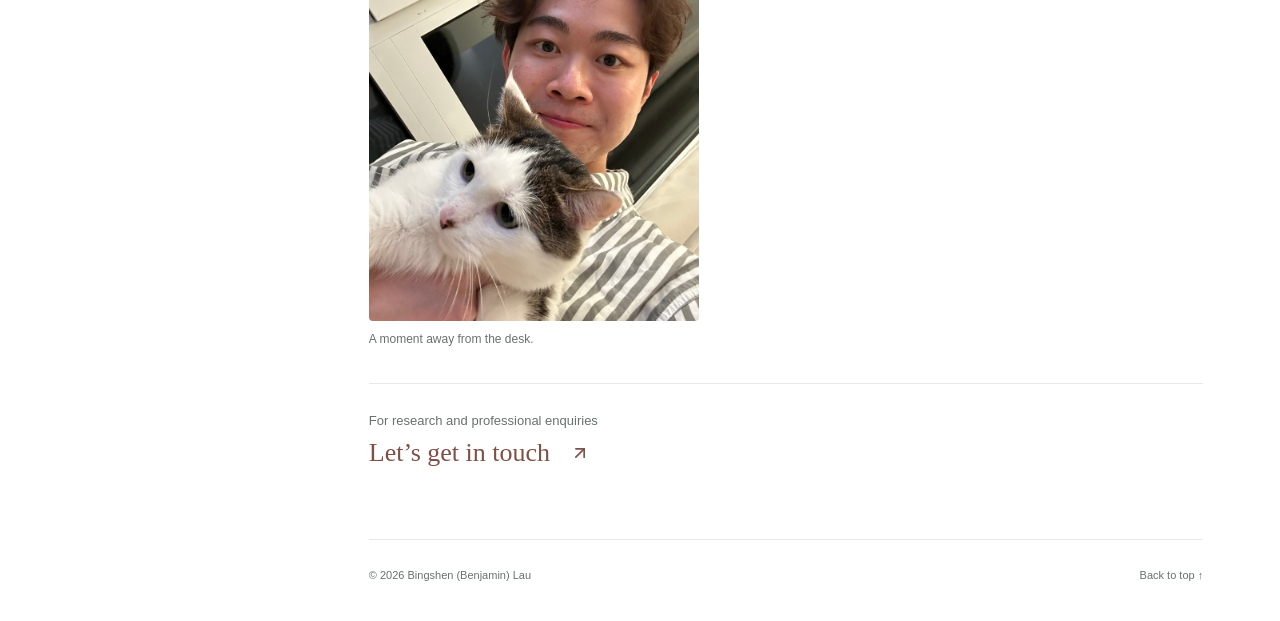
==== commit 0b11bb25: "Add outdoor and sporting interests" ====
--- a/index.html
+++ b/index.html
@@ -1,2 +1,2 @@
-<!DOCTYPE html><html lang="en"><head><meta charSet="utf-8"/><meta name="viewport" content="width=device-width, initial-scale=1"/><link rel="stylesheet" href="/index.BvaQky_f.css" data-rsc-css-href="/index.BvaQky_f.css" data-precedence="vite-rsc/importer-resources"/><link rel="modulepreload" fetchPriority="low" href="/index-gD3oVBkF.js"/><script src="/rolldown-runtime-C60lm6uB.js" type="module" async=""></script><script src="/framework-D_rUT4EX.js" type="module" async=""></script><link rel="modulepreload" href="/layout-segment-context-Bq9U1YTY.js" crossorigin=""/><link rel="modulepreload" href="/page-CP1Qy7zk.js" crossorigin=""/><title>Bingshen (Benjamin) Lau | Environmental &amp; Geospatial Data</title><meta name="description" content="Bingshen (Benjamin) Lau, environmental engineering MSc student at Technische Universität Darmstadt. Research interests, education and experience."/><link rel="icon" href="/favicon.svg"/><script>Object.assign(((self[Symbol.for("vinext.navigationRuntime")]??={bootstrap:{routeManifest:null},functions:{}}).bootstrap.rsc??={rsc:[]}),{params:{},nav:{"pathname":"/","searchParams":[]}})</script><link rel="modulepreload" href="/index-gD3oVBkF.js" />
-</head><body><div data-slot="sidebar-wrapper" style="--sidebar-width:16rem;--sidebar-width-icon:3rem" class="group/sidebar-wrapper flex min-h-svh w-full has-data-[variant=inset]:bg-sidebar site-shell"><a class="skip-link" href="#about">Skip to content</a><div data-slot="sidebar" class="flex h-full w-(--sidebar-width) flex-col bg-sidebar text-sidebar-foreground profile-sidebar"><div class="profile-identity"><img class="profile-photo" src="/benjamin-outdoors.jpg" alt="Benjamin outdoors in the mountains" width="108" height="108"/><h1>Bingshen<br/><span>(Benjamin) Lau</span></h1><p class="affiliation">MSc student<br/>Technische Universität Darmstadt</p><p class="location"><svg xmlns="http://www.w3.org/2000/svg" width="14" height="14" viewBox="0 0 24 24" fill="none" stroke="currentColor" stroke-width="2" stroke-linecap="round" stroke-linejoin="round" class="lucide lucide-map-pin" aria-hidden="true"><path d="M20 10c0 4.993-5.539 10.193-7.399 11.799a1 1 0 0 1-1.202 0C9.539 20.193 4 14.993 4 10a8 8 0 0 1 16 0"></path><circle cx="12" cy="10" r="3"></circle></svg> <!-- -->Germany</p><a class="profile-email" href="mailto:bingshen.liu@stud.tu-darmstadt.de"><svg xmlns="http://www.w3.org/2000/svg" width="14" height="14" viewBox="0 0 24 24" fill="none" stroke="currentColor" stroke-width="2" stroke-linecap="round" stroke-linejoin="round" class="lucide lucide-mail" aria-hidden="true"><path d="m22 7-8.991 5.727a2 2 0 0 1-2.009 0L2 7"></path><rect x="2" y="4" width="20" height="16" rx="2"></rect></svg><span>bingshen.liu@<wbr/>stud.tu-darmstadt.de</span></a></div><nav aria-label="Main navigation"><a href="#about" aria-current="location" class="current"><span class="nav-number">0<!-- -->1</span>About<span class="nav-dot"></span></a><a href="#research" class=""><span class="nav-number">0<!-- -->2</span>Research interests<span class="nav-dot"></span></a><a href="#education" class=""><span class="nav-number">0<!-- -->3</span>Education<span class="nav-dot"></span></a><a href="#experience" class=""><span class="nav-number">0<!-- -->4</span>Experience<span class="nav-dot"></span></a><a href="#recognition" class=""><span class="nav-number">0<!-- -->5</span>Scholarships<span class="nav-dot"></span></a><a href="#more" class=""><span class="nav-number">0<!-- -->6</span>A little more<span class="nav-dot"></span></a></nav><div class="sidebar-bottom"><a href="mailto:bingshen.liu@stud.tu-darmstadt.de"><svg xmlns="http://www.w3.org/2000/svg" width="16" height="16" viewBox="0 0 24 24" fill="none" stroke="currentColor" stroke-width="2" stroke-linecap="round" stroke-linejoin="round" class="lucide lucide-mail" aria-hidden="true"><path d="m22 7-8.991 5.727a2 2 0 0 1-2.009 0L2 7"></path><rect x="2" y="4" width="20" height="16" rx="2"></rect></svg> <!-- -->Get in touch<!-- --> <svg xmlns="http://www.w3.org/2000/svg" width="15" height="15" viewBox="0 0 24 24" fill="none" stroke="currentColor" stroke-width="2" stroke-linecap="round" stroke-linejoin="round" class="lucide lucide-arrow-up-right" aria-hidden="true"><path d="M7 7h10v10"></path><path d="M7 17 17 7"></path></svg></a><div class="theme-control"><label for="theme"><svg xmlns="http://www.w3.org/2000/svg" width="15" height="15" viewBox="0 0 24 24" fill="none" stroke="currentColor" stroke-width="2" stroke-linecap="round" stroke-linejoin="round" class="lucide lucide-sun" aria-hidden="true"><circle cx="12" cy="12" r="4"></circle><path d="M12 2v2"></path><path d="M12 20v2"></path><path d="m4.93 4.93 1.41 1.41"></path><path d="m17.66 17.66 1.41 1.41"></path><path d="M2 12h2"></path><path d="M20 12h2"></path><path d="m6.34 17.66-1.41 1.41"></path><path d="m19.07 4.93-1.41 1.41"></path></svg> <!-- -->Dark mode</label><span data-unchecked="" role="switch" tabindex="0" id="base-ui-_R_lpi_" aria-checked="false" data-slot="switch" data-size="default" class="peer group/switch relative inline-flex shrink-0 items-center rounded-full border border-transparent transition-all outline-none group-has-[:focus-visible]/field-label:border-transparent group-has-[:focus-visible]/field-label:ring-0 after:absolute after:-inset-x-3 after:-inset-y-2 focus-visible:border-ring focus-visible:ring-3 focus-visible:ring-ring/50 aria-invalid:border-destructive aria-invalid:ring-3 aria-invalid:ring-destructive/20 data-[size=default]:h-[18.4px] data-[size=default]:w-[32px] data-[size=sm]:h-[14px] data-[size=sm]:w-[24px] dark:aria-invalid:border-destructive/50 dark:aria-invalid:ring-destructive/40 data-checked:bg-primary data-unchecked:bg-input dark:data-unchecked:bg-input/80 data-disabled:cursor-not-allowed data-disabled:opacity-50"><span data-unchecked="" data-slot="switch-thumb" class="pointer-events-none block rounded-full bg-background ring-0 transition-transform group-data-[size=default]/switch:size-4 group-data-[size=sm]/switch:size-3 group-data-[size=default]/switch:data-checked:translate-x-[calc(100%-2px)] group-data-[size=sm]/switch:data-checked:translate-x-[calc(100%-2px)] dark:data-checked:bg-primary-foreground group-data-[size=default]/switch:data-unchecked:translate-x-0 group-data-[size=sm]/switch:data-unchecked:translate-x-0 dark:data-unchecked:bg-foreground"></span></span><input id="theme" style="clip-path:inset(50%);overflow:hidden;white-space:nowrap;border:0;padding:0;width:1px;height:1px;margin:-1px;position:fixed;top:0;left:0" tabindex="-1" type="checkbox" aria-hidden="true"/></div></div></div><main><div class="topline"><span>ENVIRONMENT · DATA · TECHNOLOGY</span><a href="mailto:bingshen.liu@stud.tu-darmstadt.de">Say hello<!-- --> <svg xmlns="http://www.w3.org/2000/svg" width="14" height="14" viewBox="0 0 24 24" fill="none" stroke="currentColor" stroke-width="2" stroke-linecap="round" stroke-linejoin="round" class="lucide lucide-arrow-up-right" aria-hidden="true"><path d="M7 7h10v10"></path><path d="M7 17 17 7"></path></svg></a></div><section id="about" class="about-section"><p class="eyebrow section-kicker">01 / ABOUT</p><h2>Hello, I’m Bingshen<span class="accent">.</span></h2><p class="lead">Exploring environmental questions<br class="desktop-break"/> <!-- -->through geospatial data.</p><div class="intro-copy"><p>I’m an environmental engineering graduate and an MSc student in Tropical Hydrogeology and Environmental Engineering at<!-- --> <a href="https://www.tu-darmstadt.de/" target="_blank" rel="noreferrer">Technische Universität Darmstadt<!-- --> <svg xmlns="http://www.w3.org/2000/svg" width="13" height="13" viewBox="0 0 24 24" fill="none" stroke="currentColor" stroke-width="2" stroke-linecap="round" stroke-linejoin="round" class="lucide lucide-arrow-up-right" aria-hidden="true"><path d="M7 7h10v10"></path><path d="M7 17 17 7"></path></svg></a>, Germany.</p><p>My background brings together GIS and remote sensing, computational methods, and hands-on environmental data collection. I’m interested in how these tools can help us understand the environments we live in.</p><p>Previously, I studied environmental engineering at Óbuda University in Hungary and gained internship experience in laboratory analysis and data management.</p></div><div class="facts"><div><span>Current stage</span><strong>Master’s thesis remaining</strong></div><div><span>Focus</span><strong>Geospatial &amp; environmental data</strong></div></div><div class="about-links"><a class="cv-link" href="/Benjamin-Lau-CV.html" target="_blank" rel="noreferrer">View CV<!-- --> <svg xmlns="http://www.w3.org/2000/svg" width="16" height="16" viewBox="0 0 24 24" fill="none" stroke="currentColor" stroke-width="2" stroke-linecap="round" stroke-linejoin="round" class="lucide lucide-arrow-up-right" aria-hidden="true"><path d="M7 7h10v10"></path><path d="M7 17 17 7"></path></svg></a><a class="email-link" href="mailto:bingshen.liu@stud.tu-darmstadt.de">bingshen.liu@stud.tu-darmstadt.de <svg xmlns="http://www.w3.org/2000/svg" width="15" height="15" viewBox="0 0 24 24" fill="none" stroke="currentColor" stroke-width="2" stroke-linecap="round" stroke-linejoin="round" class="lucide lucide-arrow-up-right" aria-hidden="true"><path d="M7 7h10v10"></path><path d="M7 17 17 7"></path></svg></a></div><a class="scroll-cue" href="#research">Research interests<!-- --> <svg xmlns="http://www.w3.org/2000/svg" width="15" height="15" viewBox="0 0 24 24" fill="none" stroke="currentColor" stroke-width="2" stroke-linecap="round" stroke-linejoin="round" class="lucide lucide-arrow-down" aria-hidden="true"><path d="M12 5v14"></path><path d="m19 12-7 7-7-7"></path></svg></a></section><section id="research"><p class="eyebrow section-kicker">02 / RESEARCH INTERESTS</p><h2>Understanding our environment.</h2><p class="section-intro">I’m interested in connecting environmental observations with computational methods, particularly in the following areas.</p><div class="research-list"><article><span class="research-index">01</span><div><h3>Remote sensing &amp; 3D mapping</h3><p>LiDAR, satellite observations and three-dimensional mapping of urban environments.</p></div><span class="research-tag">OBSERVE</span></article><article><span class="research-index">02</span><div><h3>Geospatial data fusion</h3><p>Combining sensor and geospatial data for environmental monitoring and flood-resilience assessment.</p></div><span class="research-tag">CONNECT</span></article><article><span class="research-index">03</span><div><h3>Machine learning for environmental data</h3><p>Exploring machine learning and computer vision methods for environmental observations.</p></div><span class="research-tag">UNDERSTAND</span></article></div><div class="thesis-note"><span>THESIS DIRECTION</span><p>I would like to develop a master’s thesis connecting LiDAR or satellite observations with data fusion and machine-learning methods for water-related applications.</p></div></section><section id="education"><p class="eyebrow section-kicker">03 / EDUCATION</p><h2>An international academic path.</h2><div class="timeline"><article><p class="date">2019 — PRESENT</p><div><span class="status">IN PROGRESS</span><h3>MSc, Tropical Hydrogeology and Environmental Engineering</h3><p class="institution">Technische Universität Darmstadt · Germany</p><p>All requirements other than the master’s thesis completed. Coursework includes Computer Vision, Building Modeling, remote sensing and statistics, GIS, integrated water-resource management, and water treatment and analysis.</p></div></article><article><p class="date">2016 — 2019</p><div><h3>BSc, Environmental Engineering</h3><p class="institution">Óbuda University · Hungary</p><p>Focus on water treatment, with coursework in QGIS, environmental simulation and water-quality protection.</p><p class="thesis-title">Bachelor’s thesis:<!-- --> <em>Cleaned Wastewater Irrigation in Agriculture</em></p></div></article><article><p class="date">2015 — 2016</p><div><h3>Electrical engineering studies</h3><p class="institution">Óbuda University · Hungary</p><p>Coursework in control systems, digital techniques, electricity and electronics.</p></div></article></div></section><section id="experience"><p class="eyebrow section-kicker">04 / EXPERIENCE</p><h2>From samples to datasets.</h2><div class="timeline"><article><p class="date">OCT — DEC 2020</p><div><h3>Data Management Assistant</h3><p class="institution">Dah Sing Bank · China · Internship</p><p>Supported data collection and mobile software verification, and assisted with database deployment and maintenance.</p></div></article><article><p class="date">APR — DEC 2018</p><div><h3>Assistant Laboratory Technician</h3><p class="institution">National Agricultural Research and Innovation Centre · Hungary · Internship</p><p>Collected and analysed data, prepared samples, and supported model investigation and verification. Worked with gas chromatography, HPLC-UV and spectrophotometric analysis.</p></div></article></div><div class="training"><h3>Additional training</h3><article class="course-entry"><h4>Computational Methods for Building Physics and Construction Materials</h4><p>RILEM EAC course · Darmstadt, Germany · 12–16 April 2021</p><a href="/rilem-2021.jpg" target="_blank" rel="noreferrer">View certificate of participation<!-- --> <svg xmlns="http://www.w3.org/2000/svg" width="14" height="14" viewBox="0 0 24 24" fill="none" stroke="currentColor" stroke-width="2" stroke-linecap="round" stroke-linejoin="round" class="lucide lucide-arrow-up-right" aria-hidden="true"><path d="M7 7h10v10"></path><path d="M7 17 17 7"></path></svg></a></article><article class="course-entry"><h4>NVIDIA · <!-- -->Rapid Application Development with Large Language Models (LLMs)</h4></article><article class="course-entry"><h4>NVIDIA · <!-- -->Fundamentals of Deep Learning</h4></article></div><h3 class="tool-heading">Tools &amp; technical background</h3><div class="skills-grid"><div><h4>Analysis</h4><p>Python · MATLAB · PAST4</p></div><div><h4>Geospatial</h4><p>QGIS · ArcGIS · ArcGIS Pro · SNAP</p></div><div><h4>Environmental modelling</h4><p>LiDAR data processing · MODFLOW</p></div><div><h4>Scientific communication</h4><p>LaTeX · Technical writing · Presentations</p></div></div></section><section id="recognition"><p class="eyebrow section-kicker">05 / SCHOLARSHIPS</p><h2>Support along the way.</h2><div class="awards"><article><span>2019 — 2020</span><h3>Deutschlandstipendium</h3></article><article><span>2015 — 2019</span><div><h3>Stipendium Hungaricum</h3><p>Tempus Public Foundation · Full scholarship</p></div></article><article><span>2015 — 2019</span><div><h3>China Scholarship Council</h3><p>Full scholarship</p></div></article></div></section><section id="more"><p class="eyebrow section-kicker">06 / A LITTLE MORE</p><h2>Across languages and places.</h2><p>Living and studying overseas for approximately eleven years has given me experience across different academic and cultural settings, including academic writing and presentations in English.</p><div class="languages"><div><strong>English</strong><span>Proficient</span></div><div><strong>Chinese</strong><span>Native</span></div><div><strong>Hungarian</strong><span>Intermediate</span></div><div><strong>German</strong><span>Beginner</span></div></div><figure class="personal-photo"><img src="/benjamin-and-cat.jpg" alt="Benjamin holding a cat" width="825" height="1100" loading="lazy"/><figcaption>A moment away from the desk.</figcaption></figure><div class="contact-line"><p>For research and professional enquiries</p><a href="mailto:bingshen.liu@stud.tu-darmstadt.de">Let’s get in touch<!-- --> <svg xmlns="http://www.w3.org/2000/svg" width="20" height="20" viewBox="0 0 24 24" fill="none" stroke="currentColor" stroke-width="2" stroke-linecap="round" stroke-linejoin="round" class="lucide lucide-arrow-up-right" aria-hidden="true"><path d="M7 7h10v10"></path><path d="M7 17 17 7"></path></svg></a></div></section><footer class="page-footer"><span>© <!-- -->2026<!-- --> Bingshen (Benjamin) Lau</span><a href="#about">Back to top ↑</a></footer></main></div><script type="module" src="/index-gD3oVBkF.js" id="_R_" async=""></script><script>((self[Symbol.for("vinext.navigationRuntime")]??={bootstrap:{routeManifest:null},functions:{}}).bootstrap.rsc??={rsc:[]}).rsc.push("2:I[\"8c0f216c4604\",[],\"Children\",1]\n")</script><script>((self[Symbol.for("vinext.navigationRuntime")]??={bootstrap:{routeManifest:null},functions:{}}).bootstrap.rsc??={rsc:[]}).rsc.push("3:I[\"593f344dc510\",[],\"GlobalErrorBoundary\",1]\n")</script><script>((self[Symbol.for("vinext.navigationRuntime")]??={bootstrap:{routeManifest:null},functions:{}}).bootstrap.rsc??={rsc:[]}).rsc.push("4:I[\"0b874ad30386\",[],\"default\",1]\n")</script><script>((self[Symbol.for("vinext.navigationRuntime")]??={bootstrap:{routeManifest:null},functions:{}}).bootstrap.rsc??={rsc:[]}).rsc.push("5:I[\"593f344dc510\",[],\"ErrorBoundary\",1]\n")</script><script>((self[Symbol.for("vinext.navigationRuntime")]??={bootstrap:{routeManifest:null},functions:{}}).bootstrap.rsc??={rsc:[]}).rsc.push("6:I[\"15c18cfaeeff\",[],\"LayoutSegmentProvider\",1]\n")</script><script>((self[Symbol.for("vinext.navigationRuntime")]??={bootstrap:{routeManifest:null},functions:{}}).bootstrap.rsc??={rsc:[]}).rsc.push("7:I[\"8c0f216c4604\",[],\"Slot\",1]\n")</script><script>((self[Symbol.for("vinext.navigationRuntime")]??={bootstrap:{routeManifest:null},functions:{}}).bootstrap.rsc??={rsc:[]}).rsc.push("8:I[\"593f344dc510\",[],\"NotFoundBoundary\",1]\n")</script><script>((self[Symbol.for("vinext.navigationRuntime")]??={bootstrap:{routeManifest:null},functions:{}}).bootstrap.rsc??={rsc:[]}).rsc.push("9:I[\"9276801271d6\",[],\"AppRouterScrollTarget\",1]\n")</script><script>((self[Symbol.for("vinext.navigationRuntime")]??={bootstrap:{routeManifest:null},functions:{}}).bootstrap.rsc??={rsc:[]}).rsc.push("a:I[\"593f344dc510\",[],\"RedirectBoundary\",1]\n")</script><script>((self[Symbol.for("vinext.navigationRuntime")]??={bootstrap:{routeManifest:null},functions:{}}).bootstrap.rsc??={rsc:[]}).rsc.push(":HL[\"/index.BvaQky_f.css\",\"style\"     ]\n")</script><script>((self[Symbol.for("vinext.navigationRuntime")]??={bootstrap:{routeManifest:null},functions:{}}).bootstrap.rsc??={rsc:[]}).rsc.push("0:{\"page:/\":\"$L1\",\"layout:/\":[[[\"$\",\"link\",\"css:/index.BvaQky_f.css\",{\"rel\":\"stylesheet\",\"precedence\":\"vite-rsc/importer-resources\",\"href\":\"/index.BvaQky_f.css\",\"data-rsc-css-href\":\"/index.BvaQky_f.css\"}],\"$undefined\"],[\"$\",\"html\",null,{\"lang\":\"en\",\"suppressHydrationWarning\":true,\"children\":[\"$\",\"body\",null,{\"children\":[\"$\",\"$L2\",null,{}]}]}]],\"route:/\":[[[\"$\",\"meta\",null,{\"charSet\":\"utf-8\"}],[[\"$\",\"title\",\"0\",{\"children\":\"Bingshen (Benjamin) Lau | Environmental \u0026 Geospatial Data\"}],[\"$\",\"meta\",\"1\",{\"name\":\"description\",\"content\":\"Bingshen (Benjamin) Lau, environmental engineering MSc student at Technische Universität Darmstadt. Research interests, education and experience.\"}],[\"$\",\"link\",\"2\",{\"data-vinext-streamed-icon\":\"$undefined\",\"rel\":\"icon\",\"href\":\"/favicon.svg\",\"type\":\"$undefined\",\"sizes\":\"$undefined\",\"color\":\"$undefined\",\"media\":\"$undefined\",\"fetchPriority\":\"$undefined\"}]],[[\"$\",\"meta\",\"0\",{\"name\":\"viewport\",\"content\":\"width=device-width, initial-scale=1\"}]]],[\"$\",\"$L3\",null,{\"fallback\":\"$4\",\"children\":[\"$\",\"$L5\",null,{\"fallback\":\"$4\",\"children\":[\"$\",\"$L6\",null,{\"providerId\":\"layout:/\",\"segmentMap\":{\"children\":[]},\"children\":[\"$\",\"$L7\",null,{\"id\":\"layout:/\",\"parallelSlots\":\"$undefined\",\"children\":[\"$\",\"$L8\",null,{\"resetKey\":\"\",\"fallback\":[[\"$\",\"title\",null,{\"children\":\"404: This page could not be found.\"}],[\"$\",\"div\",null,{\"style\":{\"fontFamily\":\"system-ui,\\\"Segoe UI\\\",Roboto,Helvetica,Arial,sans-serif,\\\"Apple Color Emoji\\\",\\\"Segoe UI Emoji\\\"\",\"height\":\"100vh\",\"textAlign\":\"center\",\"display\":\"flex\",\"flexDirection\":\"column\",\"alignItems\":\"center\",\"justifyContent\":\"center\"},\"children\":[\"$\",\"div\",null,{\"children\":[[\"$\",\"style\",null,{\"dangerouslySetInnerHTML\":{\"__html\":\"body{color:#000;background:#fff;margin:0}.next-error-h1{border-right:1px solid rgba(0,0,0,.3)}@media (prefers-color-scheme:dark){body{color:#fff;background:#000}.next-error-h1{border-right:1px solid rgba(255,255,255,.3)}}\"}}],[\"$\",\"h1\",null,{\"className\":\"next-error-h1\",\"style\":{\"display\":\"inline-block\",\"margin\":\"0 20px 0 0\",\"padding\":\"0 23px 0 0\",\"fontSize\":24,\"fontWeight\":500,\"verticalAlign\":\"top\",\"lineHeight\":\"49px\"},\"children\":404}],[\"$\",\"div\",null,{\"style\":{\"display\":\"inline-block\"},\"children\":[\"$\",\"h2\",null,{\"style\":{\"fontSize\":14,\"fontWeight\":400,\"lineHeight\":\"49px\",\"margin\":0},\"children\":\"This page could not be found.\"}]}]]}]}]],\"children\":[\"$\",\"$L9\",null,{\"children\":[\"$\",\"$La\",null,{\"children\":[[\"$\",\"$L6\",null,{\"providerId\":\"page:/\",\"segmentMap\":{\"children\":[\"__PAGE__\"]},\"children\":[\"$\",\"$L7\",null,{\"id\":\"page:/\"}]}],null]}]}]}]}]}]}]}],null,null],\"__route\":\"route:/\",\"__interceptionContext\":null,\"__layoutIds\":[\"layout:/\"],\"__rootLayout\":\"/\",\"__bfcacheSegmentIdentities\":{\"layout:/\":\"[\\\"layout\\\",\\\"layout:/\\\",\\\"root-boundary:/\\\",\\\"\\\"]\",\"page:/\":\"[\\\"page\\\",\\\"page:/\\\",\\\"root-boundary:/\\\",\\\"\\\"]\"},\"__srcPage\":[\"page\"],\"__layoutFlags\":{\"layout:/\":\"s\"},\"__artifactCompatibility\":{\"schemaVersion\":1,\"graphVersion\":\"app-route-graph:1177fd80f83fa7b0\",\"deploymentVersion\":\"54fa6beb-cdd5-44e7-87df-a5aa8c51bccc\",\"appElementsSchemaVersion\":1,\"rscPayloadSchemaVersion\":1,\"rootBoundaryId\":\"/\",\"renderEpoch\":null}}\n")</script><script>((self[Symbol.for("vinext.navigationRuntime")]??={bootstrap:{routeManifest:null},functions:{}}).bootstrap.rsc??={rsc:[]}).rsc.push("b:I[\"6efdf509a785\",[],\"default\",1]\n")</script><script>((self[Symbol.for("vinext.navigationRuntime")]??={bootstrap:{routeManifest:null},functions:{}}).bootstrap.rsc??={rsc:[]}).rsc.push("1:[\"$\",\"$Lb\",null,{\"params\":\"$@c\",\"searchParams\":\"$@d\"}]\n")</script><script>((self[Symbol.for("vinext.navigationRuntime")]??={bootstrap:{routeManifest:null},functions:{}}).bootstrap.rsc??={rsc:[]}).rsc.push("c:{}\n")</script><script>((self[Symbol.for("vinext.navigationRuntime")]??={bootstrap:{routeManifest:null},functions:{}}).bootstrap.rsc??={rsc:[]}).rsc.push("d:{}\n")</script><script>Object.assign(((self[Symbol.for("vinext.navigationRuntime")]??={bootstrap:{routeManifest:null},functions:{}}).bootstrap.rsc??={rsc:[]}),{"initialCacheKind":"dynamic"});((self[Symbol.for("vinext.navigationRuntime")]??={bootstrap:{routeManifest:null},functions:{}}).bootstrap.rsc??={rsc:[]}).done=true</script></body></html>+<!DOCTYPE html><html lang="en"><head><meta charSet="utf-8"/><meta name="viewport" content="width=device-width, initial-scale=1"/><link rel="stylesheet" href="/index.BhjDYkYs.css" data-rsc-css-href="/index.BhjDYkYs.css" data-precedence="vite-rsc/importer-resources"/><link rel="modulepreload" fetchPriority="low" href="/index-DyTFjjbK.js"/><script src="/rolldown-runtime-C60lm6uB.js" type="module" async=""></script><script src="/framework-D_rUT4EX.js" type="module" async=""></script><link rel="modulepreload" href="/layout-segment-context-COTS9BEQ.js" crossorigin=""/><link rel="modulepreload" href="/page-CJeQhcrF.js" crossorigin=""/><title>Bingshen (Benjamin) Lau | Environmental &amp; Geospatial Data</title><meta name="description" content="Bingshen (Benjamin) Lau, environmental engineering MSc student at Technische Universität Darmstadt. Research interests, education and experience."/><link rel="icon" href="/favicon.svg"/><script>Object.assign(((self[Symbol.for("vinext.navigationRuntime")]??={bootstrap:{routeManifest:null},functions:{}}).bootstrap.rsc??={rsc:[]}),{params:{},nav:{"pathname":"/","searchParams":[]}})</script><link rel="modulepreload" href="/index-DyTFjjbK.js" />
+</head><body><div data-slot="sidebar-wrapper" style="--sidebar-width:16rem;--sidebar-width-icon:3rem" class="group/sidebar-wrapper flex min-h-svh w-full has-data-[variant=inset]:bg-sidebar site-shell"><a class="skip-link" href="#about">Skip to content</a><div data-slot="sidebar" class="flex h-full w-(--sidebar-width) flex-col bg-sidebar text-sidebar-foreground profile-sidebar"><div class="profile-identity"><img class="profile-photo" src="/benjamin-outdoors.jpg" alt="Benjamin outdoors in the mountains" width="108" height="108"/><h1>Bingshen<br/><span>(Benjamin) Lau</span></h1><p class="affiliation">MSc student<br/>Technische Universität Darmstadt</p><p class="location"><svg xmlns="http://www.w3.org/2000/svg" width="14" height="14" viewBox="0 0 24 24" fill="none" stroke="currentColor" stroke-width="2" stroke-linecap="round" stroke-linejoin="round" class="lucide lucide-map-pin" aria-hidden="true"><path d="M20 10c0 4.993-5.539 10.193-7.399 11.799a1 1 0 0 1-1.202 0C9.539 20.193 4 14.993 4 10a8 8 0 0 1 16 0"></path><circle cx="12" cy="10" r="3"></circle></svg> <!-- -->Germany</p><a class="profile-email" href="mailto:bingshen.liu@stud.tu-darmstadt.de"><svg xmlns="http://www.w3.org/2000/svg" width="14" height="14" viewBox="0 0 24 24" fill="none" stroke="currentColor" stroke-width="2" stroke-linecap="round" stroke-linejoin="round" class="lucide lucide-mail" aria-hidden="true"><path d="m22 7-8.991 5.727a2 2 0 0 1-2.009 0L2 7"></path><rect x="2" y="4" width="20" height="16" rx="2"></rect></svg><span>bingshen.liu@<wbr/>stud.tu-darmstadt.de</span></a></div><nav aria-label="Main navigation"><a href="#about" aria-current="location" class="current"><span class="nav-number">0<!-- -->1</span>About<span class="nav-dot"></span></a><a href="#research" class=""><span class="nav-number">0<!-- -->2</span>Research interests<span class="nav-dot"></span></a><a href="#education" class=""><span class="nav-number">0<!-- -->3</span>Education<span class="nav-dot"></span></a><a href="#experience" class=""><span class="nav-number">0<!-- -->4</span>Experience<span class="nav-dot"></span></a><a href="#recognition" class=""><span class="nav-number">0<!-- -->5</span>Scholarships<span class="nav-dot"></span></a><a href="#more" class=""><span class="nav-number">0<!-- -->6</span>A little more<span class="nav-dot"></span></a></nav><div class="sidebar-bottom"><a href="mailto:bingshen.liu@stud.tu-darmstadt.de"><svg xmlns="http://www.w3.org/2000/svg" width="16" height="16" viewBox="0 0 24 24" fill="none" stroke="currentColor" stroke-width="2" stroke-linecap="round" stroke-linejoin="round" class="lucide lucide-mail" aria-hidden="true"><path d="m22 7-8.991 5.727a2 2 0 0 1-2.009 0L2 7"></path><rect x="2" y="4" width="20" height="16" rx="2"></rect></svg> <!-- -->Get in touch<!-- --> <svg xmlns="http://www.w3.org/2000/svg" width="15" height="15" viewBox="0 0 24 24" fill="none" stroke="currentColor" stroke-width="2" stroke-linecap="round" stroke-linejoin="round" class="lucide lucide-arrow-up-right" aria-hidden="true"><path d="M7 7h10v10"></path><path d="M7 17 17 7"></path></svg></a><div class="theme-control"><label for="theme"><svg xmlns="http://www.w3.org/2000/svg" width="15" height="15" viewBox="0 0 24 24" fill="none" stroke="currentColor" stroke-width="2" stroke-linecap="round" stroke-linejoin="round" class="lucide lucide-sun" aria-hidden="true"><circle cx="12" cy="12" r="4"></circle><path d="M12 2v2"></path><path d="M12 20v2"></path><path d="m4.93 4.93 1.41 1.41"></path><path d="m17.66 17.66 1.41 1.41"></path><path d="M2 12h2"></path><path d="M20 12h2"></path><path d="m6.34 17.66-1.41 1.41"></path><path d="m19.07 4.93-1.41 1.41"></path></svg> <!-- -->Dark mode</label><span data-unchecked="" role="switch" tabindex="0" id="base-ui-_R_lpi_" aria-checked="false" data-slot="switch" data-size="default" class="peer group/switch relative inline-flex shrink-0 items-center rounded-full border border-transparent transition-all outline-none group-has-[:focus-visible]/field-label:border-transparent group-has-[:focus-visible]/field-label:ring-0 after:absolute after:-inset-x-3 after:-inset-y-2 focus-visible:border-ring focus-visible:ring-3 focus-visible:ring-ring/50 aria-invalid:border-destructive aria-invalid:ring-3 aria-invalid:ring-destructive/20 data-[size=default]:h-[18.4px] data-[size=default]:w-[32px] data-[size=sm]:h-[14px] data-[size=sm]:w-[24px] dark:aria-invalid:border-destructive/50 dark:aria-invalid:ring-destructive/40 data-checked:bg-primary data-unchecked:bg-input dark:data-unchecked:bg-input/80 data-disabled:cursor-not-allowed data-disabled:opacity-50"><span data-unchecked="" data-slot="switch-thumb" class="pointer-events-none block rounded-full bg-background ring-0 transition-transform group-data-[size=default]/switch:size-4 group-data-[size=sm]/switch:size-3 group-data-[size=default]/switch:data-checked:translate-x-[calc(100%-2px)] group-data-[size=sm]/switch:data-checked:translate-x-[calc(100%-2px)] dark:data-checked:bg-primary-foreground group-data-[size=default]/switch:data-unchecked:translate-x-0 group-data-[size=sm]/switch:data-unchecked:translate-x-0 dark:data-unchecked:bg-foreground"></span></span><input id="theme" style="clip-path:inset(50%);overflow:hidden;white-space:nowrap;border:0;padding:0;width:1px;height:1px;margin:-1px;position:fixed;top:0;left:0" tabindex="-1" type="checkbox" aria-hidden="true"/></div></div></div><main><div class="topline"><span>ENVIRONMENT · DATA · TECHNOLOGY</span><a href="mailto:bingshen.liu@stud.tu-darmstadt.de">Say hello<!-- --> <svg xmlns="http://www.w3.org/2000/svg" width="14" height="14" viewBox="0 0 24 24" fill="none" stroke="currentColor" stroke-width="2" stroke-linecap="round" stroke-linejoin="round" class="lucide lucide-arrow-up-right" aria-hidden="true"><path d="M7 7h10v10"></path><path d="M7 17 17 7"></path></svg></a></div><section id="about" class="about-section"><p class="eyebrow section-kicker">01 / ABOUT</p><h2>Hello, I’m Bingshen<span class="accent">.</span></h2><p class="lead">Exploring environmental questions<br class="desktop-break"/> <!-- -->through geospatial data.</p><div class="intro-copy"><p>I’m an environmental engineering graduate and an MSc student in Tropical Hydrogeology and Environmental Engineering at<!-- --> <a href="https://www.tu-darmstadt.de/" target="_blank" rel="noreferrer">Technische Universität Darmstadt<!-- --> <svg xmlns="http://www.w3.org/2000/svg" width="13" height="13" viewBox="0 0 24 24" fill="none" stroke="currentColor" stroke-width="2" stroke-linecap="round" stroke-linejoin="round" class="lucide lucide-arrow-up-right" aria-hidden="true"><path d="M7 7h10v10"></path><path d="M7 17 17 7"></path></svg></a>, Germany.</p><p>My background brings together GIS and remote sensing, computational methods, and hands-on environmental data collection. I’m interested in how these tools can help us understand the environments we live in.</p><p>Previously, I studied environmental engineering at Óbuda University in Hungary and gained internship experience in laboratory analysis and data management.</p></div><div class="facts"><div><span>Current stage</span><strong>Master’s thesis remaining</strong></div><div><span>Focus</span><strong>Geospatial &amp; environmental data</strong></div></div><div class="about-links"><a class="cv-link" href="/Benjamin-Lau-CV.html" target="_blank" rel="noreferrer">View CV<!-- --> <svg xmlns="http://www.w3.org/2000/svg" width="16" height="16" viewBox="0 0 24 24" fill="none" stroke="currentColor" stroke-width="2" stroke-linecap="round" stroke-linejoin="round" class="lucide lucide-arrow-up-right" aria-hidden="true"><path d="M7 7h10v10"></path><path d="M7 17 17 7"></path></svg></a><a class="email-link" href="mailto:bingshen.liu@stud.tu-darmstadt.de">bingshen.liu@stud.tu-darmstadt.de <svg xmlns="http://www.w3.org/2000/svg" width="15" height="15" viewBox="0 0 24 24" fill="none" stroke="currentColor" stroke-width="2" stroke-linecap="round" stroke-linejoin="round" class="lucide lucide-arrow-up-right" aria-hidden="true"><path d="M7 7h10v10"></path><path d="M7 17 17 7"></path></svg></a></div><a class="scroll-cue" href="#research">Research interests<!-- --> <svg xmlns="http://www.w3.org/2000/svg" width="15" height="15" viewBox="0 0 24 24" fill="none" stroke="currentColor" stroke-width="2" stroke-linecap="round" stroke-linejoin="round" class="lucide lucide-arrow-down" aria-hidden="true"><path d="M12 5v14"></path><path d="m19 12-7 7-7-7"></path></svg></a></section><section id="research"><p class="eyebrow section-kicker">02 / RESEARCH INTERESTS</p><h2>Understanding our environment.</h2><p class="section-intro">I’m interested in connecting environmental observations with computational methods, particularly in the following areas.</p><div class="research-list"><article><span class="research-index">01</span><div><h3>Remote sensing &amp; 3D mapping</h3><p>LiDAR, satellite observations and three-dimensional mapping of urban environments.</p></div><span class="research-tag">OBSERVE</span></article><article><span class="research-index">02</span><div><h3>Geospatial data fusion</h3><p>Combining sensor and geospatial data for environmental monitoring and flood-resilience assessment.</p></div><span class="research-tag">CONNECT</span></article><article><span class="research-index">03</span><div><h3>Machine learning for environmental data</h3><p>Exploring machine learning and computer vision methods for environmental observations.</p></div><span class="research-tag">UNDERSTAND</span></article></div><div class="thesis-note"><span>THESIS DIRECTION</span><p>I would like to develop a master’s thesis connecting LiDAR or satellite observations with data fusion and machine-learning methods for water-related applications.</p></div></section><section id="education"><p class="eyebrow section-kicker">03 / EDUCATION</p><h2>An international academic path.</h2><div class="timeline"><article><p class="date">2019 — PRESENT</p><div><span class="status">IN PROGRESS</span><h3>MSc, Tropical Hydrogeology and Environmental Engineering</h3><p class="institution">Technische Universität Darmstadt · Germany</p><p>All requirements other than the master’s thesis completed. Coursework includes Computer Vision, Building Modeling, remote sensing and statistics, GIS, integrated water-resource management, and water treatment and analysis.</p></div></article><article><p class="date">2016 — 2019</p><div><h3>BSc, Environmental Engineering</h3><p class="institution">Óbuda University · Hungary</p><p>Focus on water treatment, with coursework in QGIS, environmental simulation and water-quality protection.</p><p class="thesis-title">Bachelor’s thesis:<!-- --> <em>Cleaned Wastewater Irrigation in Agriculture</em></p></div></article><article><p class="date">2015 — 2016</p><div><h3>Electrical engineering studies</h3><p class="institution">Óbuda University · Hungary</p><p>Coursework in control systems, digital techniques, electricity and electronics.</p></div></article></div></section><section id="experience"><p class="eyebrow section-kicker">04 / EXPERIENCE</p><h2>From samples to datasets.</h2><div class="timeline"><article><p class="date">OCT — DEC 2020</p><div><h3>Data Management Assistant</h3><p class="institution">Dah Sing Bank · China · Internship</p><p>Supported data collection and mobile software verification, and assisted with database deployment and maintenance.</p></div></article><article><p class="date">APR — DEC 2018</p><div><h3>Assistant Laboratory Technician</h3><p class="institution">National Agricultural Research and Innovation Centre · Hungary · Internship</p><p>Collected and analysed data, prepared samples, and supported model investigation and verification. Worked with gas chromatography, HPLC-UV and spectrophotometric analysis.</p></div></article></div><div class="training"><h3>Additional training</h3><article class="course-entry"><h4>Computational Methods for Building Physics and Construction Materials</h4><p>RILEM EAC course · Darmstadt, Germany · 12–16 April 2021</p><a href="/rilem-2021.jpg" target="_blank" rel="noreferrer">View certificate of participation<!-- --> <svg xmlns="http://www.w3.org/2000/svg" width="14" height="14" viewBox="0 0 24 24" fill="none" stroke="currentColor" stroke-width="2" stroke-linecap="round" stroke-linejoin="round" class="lucide lucide-arrow-up-right" aria-hidden="true"><path d="M7 7h10v10"></path><path d="M7 17 17 7"></path></svg></a></article><article class="course-entry"><h4>NVIDIA · <!-- -->Rapid Application Development with Large Language Models (LLMs)</h4></article><article class="course-entry"><h4>NVIDIA · <!-- -->Fundamentals of Deep Learning</h4></article></div><h3 class="tool-heading">Tools &amp; technical background</h3><div class="skills-grid"><div><h4>Analysis</h4><p>Python · MATLAB · PAST4</p></div><div><h4>Geospatial</h4><p>QGIS · ArcGIS · ArcGIS Pro · SNAP</p></div><div><h4>Environmental modelling</h4><p>LiDAR data processing · MODFLOW</p></div><div><h4>Scientific communication</h4><p>LaTeX · Technical writing · Presentations</p></div></div></section><section id="recognition"><p class="eyebrow section-kicker">05 / SCHOLARSHIPS</p><h2>Support along the way.</h2><div class="awards"><article><span>2019 — 2020</span><h3>Deutschlandstipendium</h3></article><article><span>2015 — 2019</span><div><h3>Stipendium Hungaricum</h3><p>Tempus Public Foundation · Full scholarship</p></div></article><article><span>2015 — 2019</span><div><h3>China Scholarship Council</h3><p>Full scholarship</p></div></article></div></section><section id="more"><p class="eyebrow section-kicker">06 / A LITTLE MORE</p><h2>Across languages and places.</h2><p>Living and studying overseas for approximately eleven years has given me experience across different academic and cultural settings, including academic writing and presentations in English.</p><p>Outside my studies, I enjoy outdoor rock climbing, badminton, tennis, swimming, table tennis and hiking.</p><div class="languages"><div><strong>English</strong><span>Proficient</span></div><div><strong>Chinese</strong><span>Native</span></div><div><strong>Hungarian</strong><span>Intermediate</span></div><div><strong>German</strong><span>Beginner</span></div></div><figure class="personal-photo"><img src="/benjamin-and-cat.jpg" alt="Benjamin holding a cat" width="825" height="1100" loading="lazy"/><figcaption>A moment away from the desk.</figcaption></figure><div class="contact-line"><p>For research and professional enquiries</p><a href="mailto:bingshen.liu@stud.tu-darmstadt.de">Let’s get in touch<!-- --> <svg xmlns="http://www.w3.org/2000/svg" width="20" height="20" viewBox="0 0 24 24" fill="none" stroke="currentColor" stroke-width="2" stroke-linecap="round" stroke-linejoin="round" class="lucide lucide-arrow-up-right" aria-hidden="true"><path d="M7 7h10v10"></path><path d="M7 17 17 7"></path></svg></a></div></section><footer class="page-footer"><span>© <!-- -->2026<!-- --> Bingshen (Benjamin) Lau</span><a href="#about">Back to top ↑</a></footer></main></div><script type="module" src="/index-DyTFjjbK.js" id="_R_" async=""></script><script>((self[Symbol.for("vinext.navigationRuntime")]??={bootstrap:{routeManifest:null},functions:{}}).bootstrap.rsc??={rsc:[]}).rsc.push("2:I[\"8c0f216c4604\",[],\"Children\",1]\n")</script><script>((self[Symbol.for("vinext.navigationRuntime")]??={bootstrap:{routeManifest:null},functions:{}}).bootstrap.rsc??={rsc:[]}).rsc.push("3:I[\"593f344dc510\",[],\"GlobalErrorBoundary\",1]\n")</script><script>((self[Symbol.for("vinext.navigationRuntime")]??={bootstrap:{routeManifest:null},functions:{}}).bootstrap.rsc??={rsc:[]}).rsc.push("4:I[\"0b874ad30386\",[],\"default\",1]\n")</script><script>((self[Symbol.for("vinext.navigationRuntime")]??={bootstrap:{routeManifest:null},functions:{}}).bootstrap.rsc??={rsc:[]}).rsc.push("5:I[\"593f344dc510\",[],\"ErrorBoundary\",1]\n")</script><script>((self[Symbol.for("vinext.navigationRuntime")]??={bootstrap:{routeManifest:null},functions:{}}).bootstrap.rsc??={rsc:[]}).rsc.push("6:I[\"15c18cfaeeff\",[],\"LayoutSegmentProvider\",1]\n")</script><script>((self[Symbol.for("vinext.navigationRuntime")]??={bootstrap:{routeManifest:null},functions:{}}).bootstrap.rsc??={rsc:[]}).rsc.push("7:I[\"8c0f216c4604\",[],\"Slot\",1]\n")</script><script>((self[Symbol.for("vinext.navigationRuntime")]??={bootstrap:{routeManifest:null},functions:{}}).bootstrap.rsc??={rsc:[]}).rsc.push("8:I[\"593f344dc510\",[],\"NotFoundBoundary\",1]\n")</script><script>((self[Symbol.for("vinext.navigationRuntime")]??={bootstrap:{routeManifest:null},functions:{}}).bootstrap.rsc??={rsc:[]}).rsc.push("9:I[\"9276801271d6\",[],\"AppRouterScrollTarget\",1]\n")</script><script>((self[Symbol.for("vinext.navigationRuntime")]??={bootstrap:{routeManifest:null},functions:{}}).bootstrap.rsc??={rsc:[]}).rsc.push("a:I[\"593f344dc510\",[],\"RedirectBoundary\",1]\n")</script><script>((self[Symbol.for("vinext.navigationRuntime")]??={bootstrap:{routeManifest:null},functions:{}}).bootstrap.rsc??={rsc:[]}).rsc.push(":HL[\"/index.BhjDYkYs.css\",\"style\"     ]\n")</script><script>((self[Symbol.for("vinext.navigationRuntime")]??={bootstrap:{routeManifest:null},functions:{}}).bootstrap.rsc??={rsc:[]}).rsc.push("0:{\"page:/\":\"$L1\",\"layout:/\":[[[\"$\",\"link\",\"css:/index.BhjDYkYs.css\",{\"rel\":\"stylesheet\",\"precedence\":\"vite-rsc/importer-resources\",\"href\":\"/index.BhjDYkYs.css\",\"data-rsc-css-href\":\"/index.BhjDYkYs.css\"}],\"$undefined\"],[\"$\",\"html\",null,{\"lang\":\"en\",\"suppressHydrationWarning\":true,\"children\":[\"$\",\"body\",null,{\"children\":[\"$\",\"$L2\",null,{}]}]}]],\"route:/\":[[[\"$\",\"meta\",null,{\"charSet\":\"utf-8\"}],[[\"$\",\"title\",\"0\",{\"children\":\"Bingshen (Benjamin) Lau | Environmental \u0026 Geospatial Data\"}],[\"$\",\"meta\",\"1\",{\"name\":\"description\",\"content\":\"Bingshen (Benjamin) Lau, environmental engineering MSc student at Technische Universität Darmstadt. Research interests, education and experience.\"}],[\"$\",\"link\",\"2\",{\"data-vinext-streamed-icon\":\"$undefined\",\"rel\":\"icon\",\"href\":\"/favicon.svg\",\"type\":\"$undefined\",\"sizes\":\"$undefined\",\"color\":\"$undefined\",\"media\":\"$undefined\",\"fetchPriority\":\"$undefined\"}]],[[\"$\",\"meta\",\"0\",{\"name\":\"viewport\",\"content\":\"width=device-width, initial-scale=1\"}]]],[\"$\",\"$L3\",null,{\"fallback\":\"$4\",\"children\":[\"$\",\"$L5\",null,{\"fallback\":\"$4\",\"children\":[\"$\",\"$L6\",null,{\"providerId\":\"layout:/\",\"segmentMap\":{\"children\":[]},\"children\":[\"$\",\"$L7\",null,{\"id\":\"layout:/\",\"parallelSlots\":\"$undefined\",\"children\":[\"$\",\"$L8\",null,{\"resetKey\":\"\",\"fallback\":[[\"$\",\"title\",null,{\"children\":\"404: This page could not be found.\"}],[\"$\",\"div\",null,{\"style\":{\"fontFamily\":\"system-ui,\\\"Segoe UI\\\",Roboto,Helvetica,Arial,sans-serif,\\\"Apple Color Emoji\\\",\\\"Segoe UI Emoji\\\"\",\"height\":\"100vh\",\"textAlign\":\"center\",\"display\":\"flex\",\"flexDirection\":\"column\",\"alignItems\":\"center\",\"justifyContent\":\"center\"},\"children\":[\"$\",\"div\",null,{\"children\":[[\"$\",\"style\",null,{\"dangerouslySetInnerHTML\":{\"__html\":\"body{color:#000;background:#fff;margin:0}.next-error-h1{border-right:1px solid rgba(0,0,0,.3)}@media (prefers-color-scheme:dark){body{color:#fff;background:#000}.next-error-h1{border-right:1px solid rgba(255,255,255,.3)}}\"}}],[\"$\",\"h1\",null,{\"className\":\"next-error-h1\",\"style\":{\"display\":\"inline-block\",\"margin\":\"0 20px 0 0\",\"padding\":\"0 23px 0 0\",\"fontSize\":24,\"fontWeight\":500,\"verticalAlign\":\"top\",\"lineHeight\":\"49px\"},\"children\":404}],[\"$\",\"div\",null,{\"style\":{\"display\":\"inline-block\"},\"children\":[\"$\",\"h2\",null,{\"style\":{\"fontSize\":14,\"fontWeight\":400,\"lineHeight\":\"49px\",\"margin\":0},\"children\":\"This page could not be found.\"}]}]]}]}]],\"children\":[\"$\",\"$L9\",null,{\"children\":[\"$\",\"$La\",null,{\"children\":[[\"$\",\"$L6\",null,{\"providerId\":\"page:/\",\"segmentMap\":{\"children\":[\"__PAGE__\"]},\"children\":[\"$\",\"$L7\",null,{\"id\":\"page:/\"}]}],null]}]}]}]}]}]}]}],null,null],\"__route\":\"route:/\",\"__interceptionContext\":null,\"__layoutIds\":[\"layout:/\"],\"__rootLayout\":\"/\",\"__bfcacheSegmentIdentities\":{\"layout:/\":\"[\\\"layout\\\",\\\"layout:/\\\",\\\"root-boundary:/\\\",\\\"\\\"]\",\"page:/\":\"[\\\"page\\\",\\\"page:/\\\",\\\"root-boundary:/\\\",\\\"\\\"]\"},\"__srcPage\":[\"page\"],\"__layoutFlags\":{\"layout:/\":\"s\"},\"__artifactCompatibility\":{\"schemaVersion\":1,\"graphVersion\":\"app-route-graph:1177fd80f83fa7b0\",\"deploymentVersion\":\"0f0404bd-8303-4c34-b9fd-0269f84e0499\",\"appElementsSchemaVersion\":1,\"rscPayloadSchemaVersion\":1,\"rootBoundaryId\":\"/\",\"renderEpoch\":null}}\n")</script><script>((self[Symbol.for("vinext.navigationRuntime")]??={bootstrap:{routeManifest:null},functions:{}}).bootstrap.rsc??={rsc:[]}).rsc.push("b:I[\"6efdf509a785\",[],\"default\",1]\n")</script><script>((self[Symbol.for("vinext.navigationRuntime")]??={bootstrap:{routeManifest:null},functions:{}}).bootstrap.rsc??={rsc:[]}).rsc.push("1:[\"$\",\"$Lb\",null,{\"params\":\"$@c\",\"searchParams\":\"$@d\"}]\n")</script><script>((self[Symbol.for("vinext.navigationRuntime")]??={bootstrap:{routeManifest:null},functions:{}}).bootstrap.rsc??={rsc:[]}).rsc.push("c:{}\n")</script><script>((self[Symbol.for("vinext.navigationRuntime")]??={bootstrap:{routeManifest:null},functions:{}}).bootstrap.rsc??={rsc:[]}).rsc.push("d:{}\n")</script><script>Object.assign(((self[Symbol.for("vinext.navigationRuntime")]??={bootstrap:{routeManifest:null},functions:{}}).bootstrap.rsc??={rsc:[]}),{"initialCacheKind":"dynamic"});((self[Symbol.for("vinext.navigationRuntime")]??={bootstrap:{routeManifest:null},functions:{}}).bootstrap.rsc??={rsc:[]}).done=true</script></body></html>
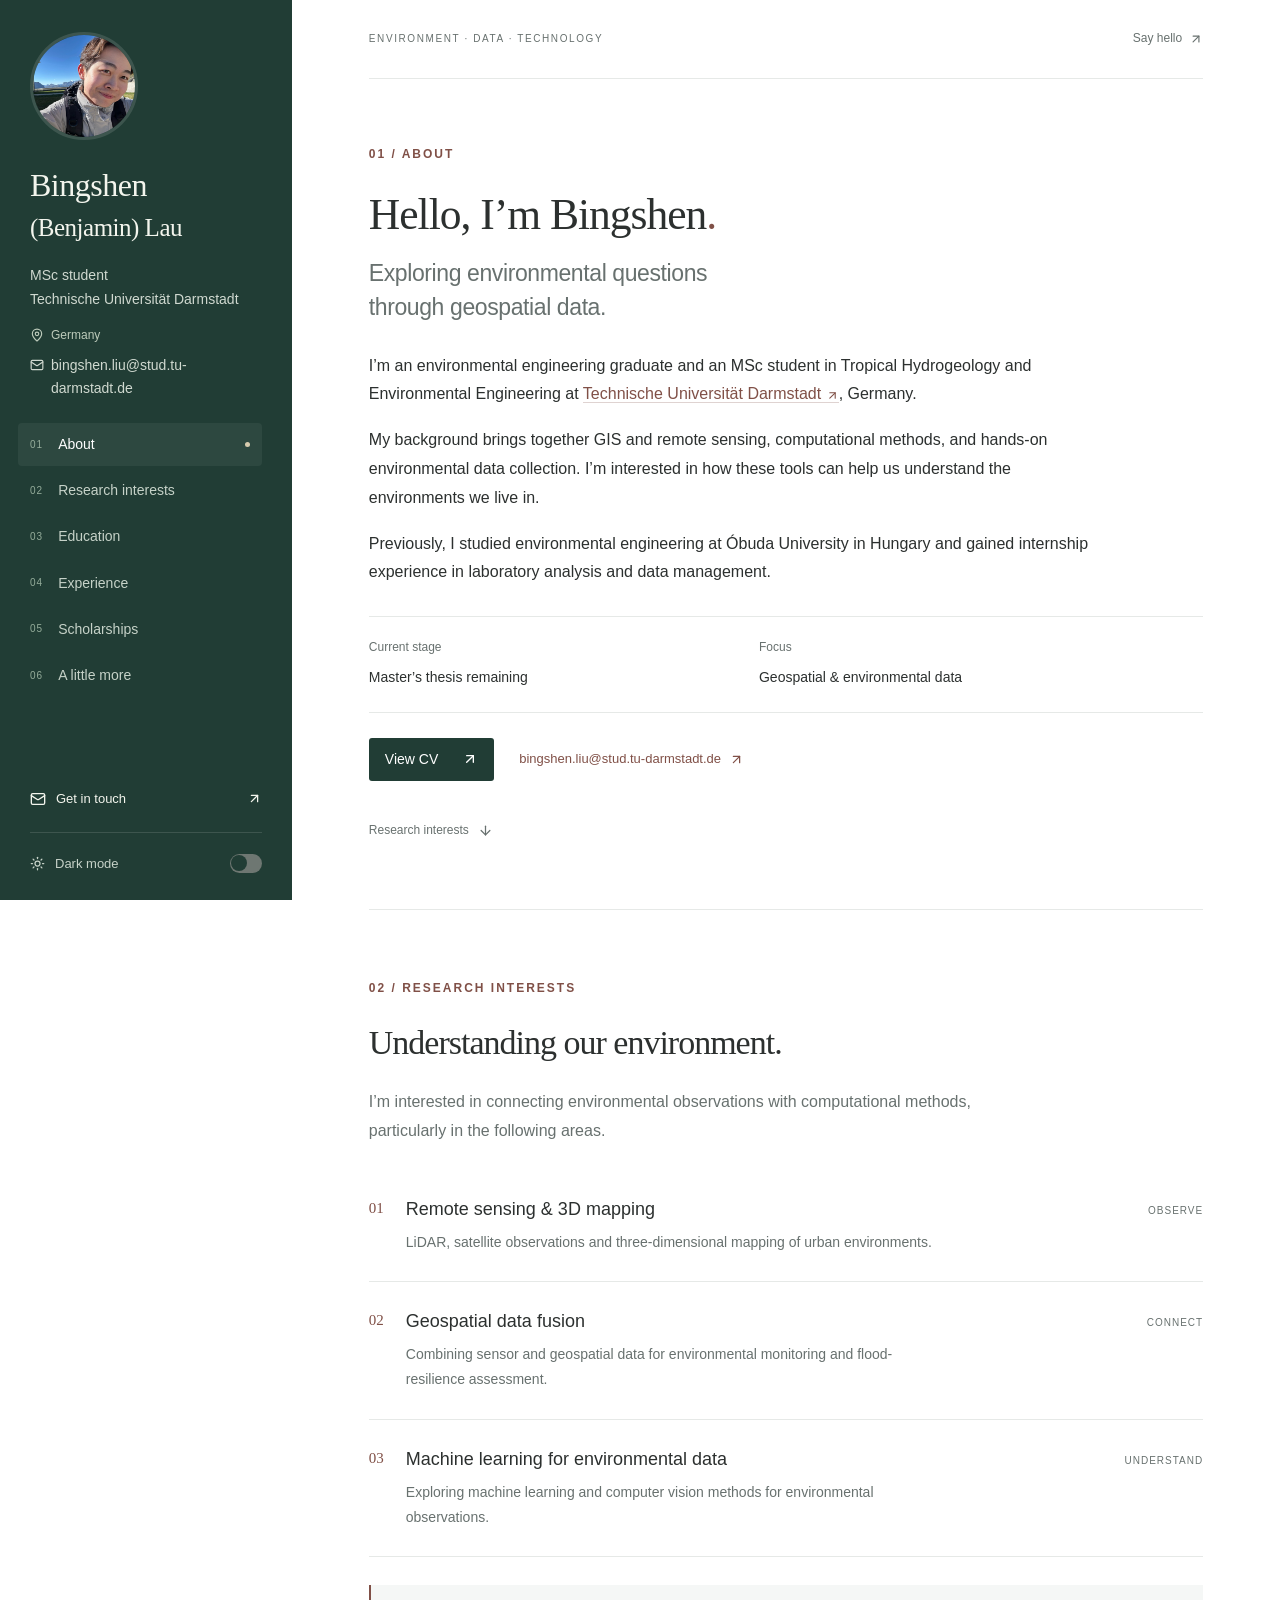
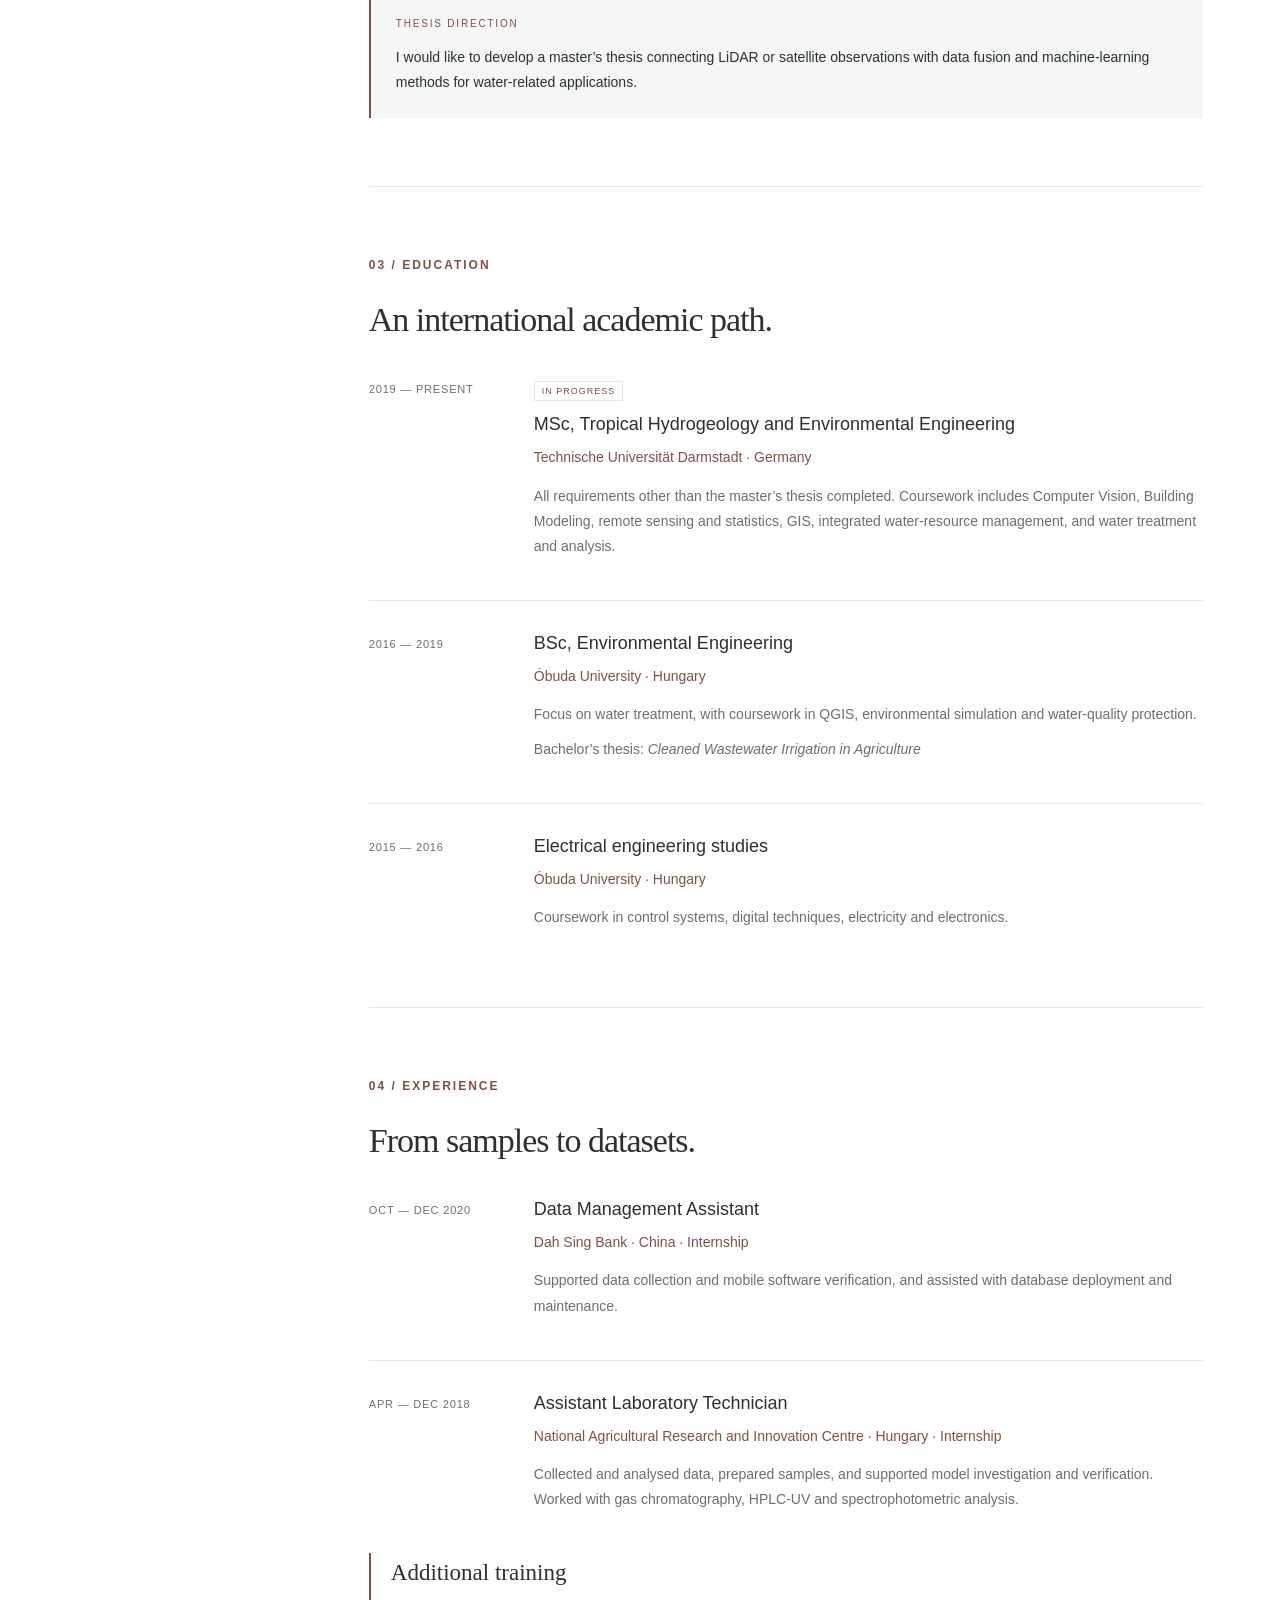
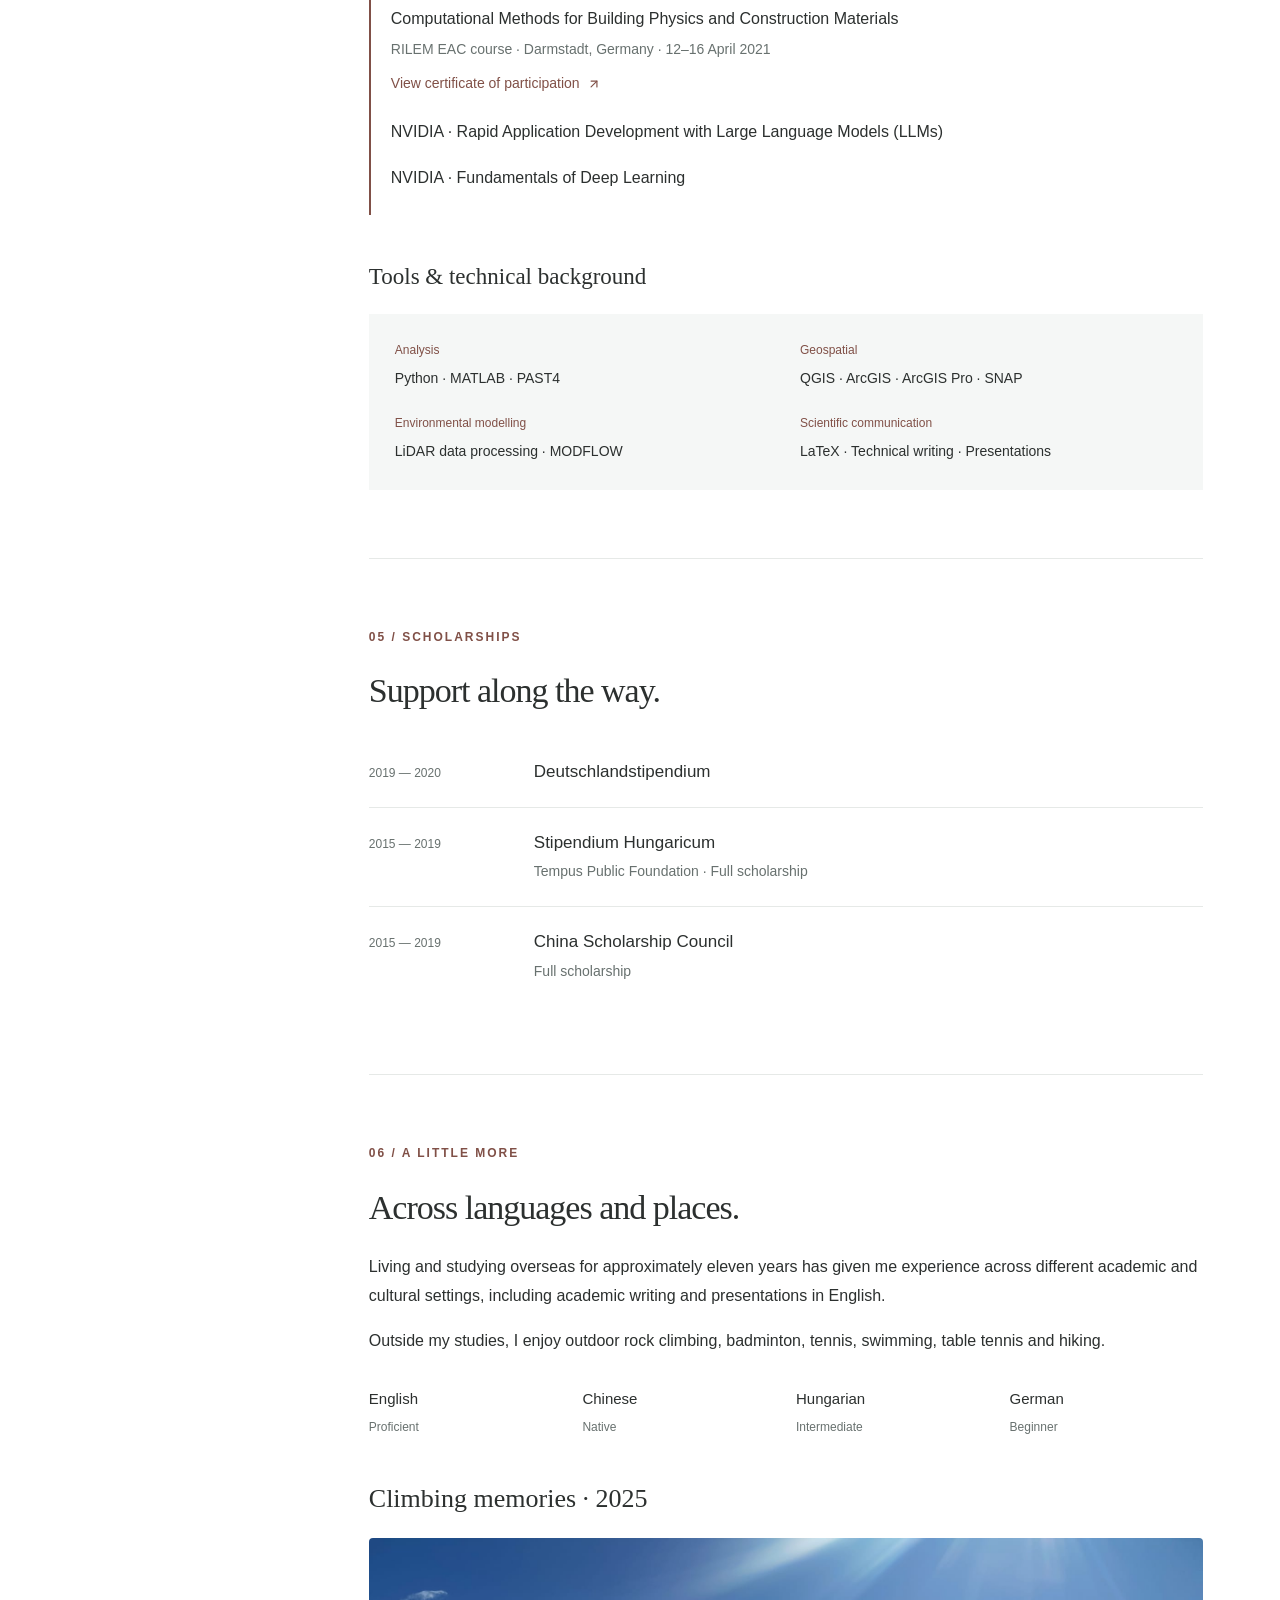
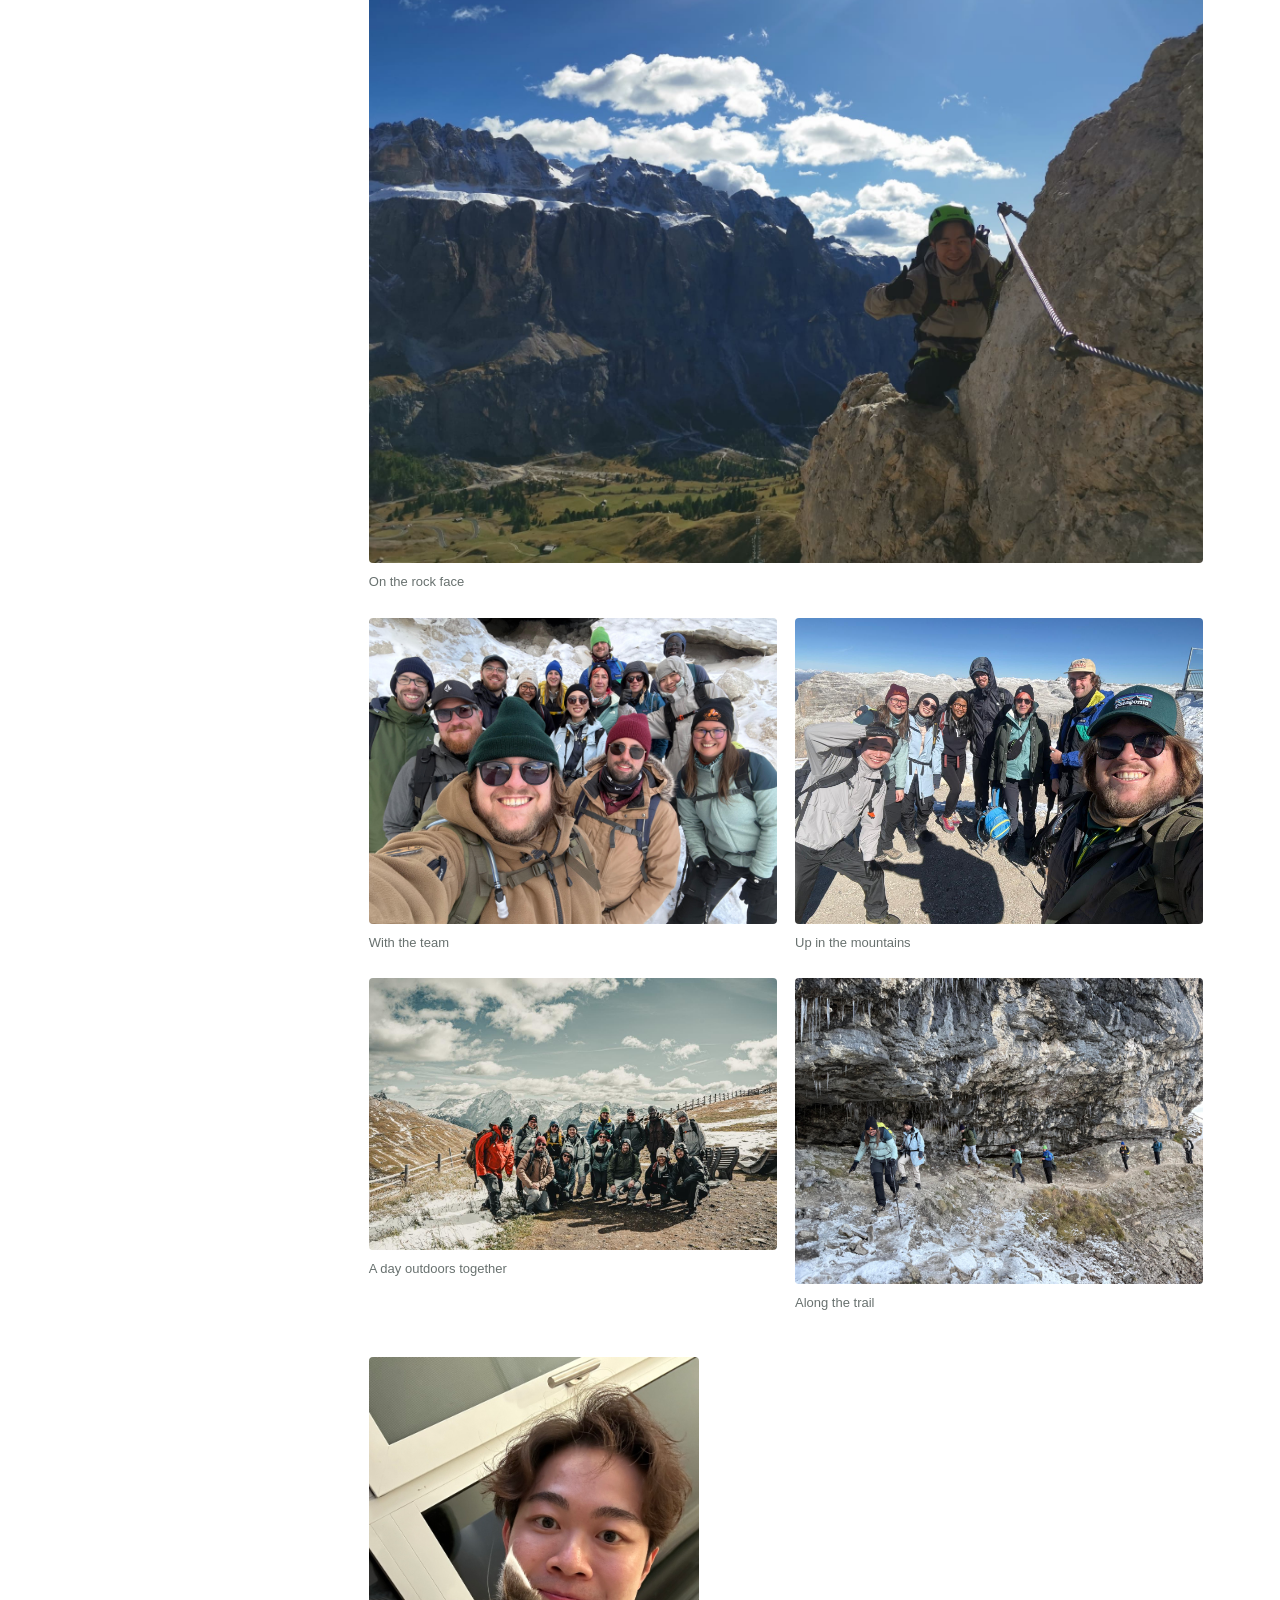
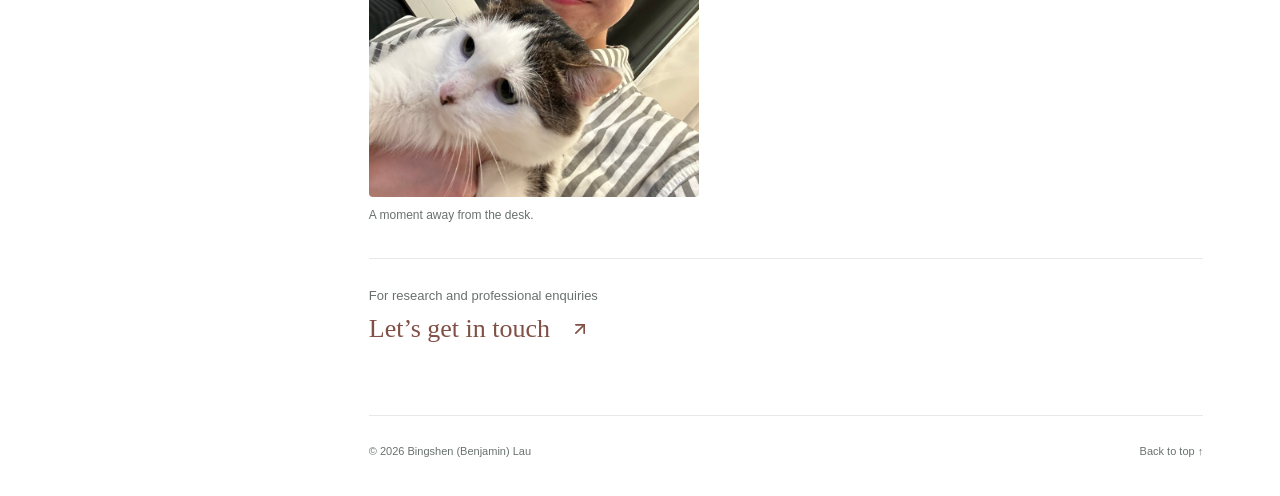
==== commit 08cb549a: "Add 2025 climbing gallery with solo photo first" ====
--- a/index.html
+++ b/index.html
@@ -1,2 +1,2 @@
-<!DOCTYPE html><html lang="en"><head><meta charSet="utf-8"/><meta name="viewport" content="width=device-width, initial-scale=1"/><link rel="stylesheet" href="/index.BhjDYkYs.css" data-rsc-css-href="/index.BhjDYkYs.css" data-precedence="vite-rsc/importer-resources"/><link rel="modulepreload" fetchPriority="low" href="/index-DyTFjjbK.js"/><script src="/rolldown-runtime-C60lm6uB.js" type="module" async=""></script><script src="/framework-D_rUT4EX.js" type="module" async=""></script><link rel="modulepreload" href="/layout-segment-context-COTS9BEQ.js" crossorigin=""/><link rel="modulepreload" href="/page-CJeQhcrF.js" crossorigin=""/><title>Bingshen (Benjamin) Lau | Environmental &amp; Geospatial Data</title><meta name="description" content="Bingshen (Benjamin) Lau, environmental engineering MSc student at Technische Universität Darmstadt. Research interests, education and experience."/><link rel="icon" href="/favicon.svg"/><script>Object.assign(((self[Symbol.for("vinext.navigationRuntime")]??={bootstrap:{routeManifest:null},functions:{}}).bootstrap.rsc??={rsc:[]}),{params:{},nav:{"pathname":"/","searchParams":[]}})</script><link rel="modulepreload" href="/index-DyTFjjbK.js" />
-</head><body><div data-slot="sidebar-wrapper" style="--sidebar-width:16rem;--sidebar-width-icon:3rem" class="group/sidebar-wrapper flex min-h-svh w-full has-data-[variant=inset]:bg-sidebar site-shell"><a class="skip-link" href="#about">Skip to content</a><div data-slot="sidebar" class="flex h-full w-(--sidebar-width) flex-col bg-sidebar text-sidebar-foreground profile-sidebar"><div class="profile-identity"><img class="profile-photo" src="/benjamin-outdoors.jpg" alt="Benjamin outdoors in the mountains" width="108" height="108"/><h1>Bingshen<br/><span>(Benjamin) Lau</span></h1><p class="affiliation">MSc student<br/>Technische Universität Darmstadt</p><p class="location"><svg xmlns="http://www.w3.org/2000/svg" width="14" height="14" viewBox="0 0 24 24" fill="none" stroke="currentColor" stroke-width="2" stroke-linecap="round" stroke-linejoin="round" class="lucide lucide-map-pin" aria-hidden="true"><path d="M20 10c0 4.993-5.539 10.193-7.399 11.799a1 1 0 0 1-1.202 0C9.539 20.193 4 14.993 4 10a8 8 0 0 1 16 0"></path><circle cx="12" cy="10" r="3"></circle></svg> <!-- -->Germany</p><a class="profile-email" href="mailto:bingshen.liu@stud.tu-darmstadt.de"><svg xmlns="http://www.w3.org/2000/svg" width="14" height="14" viewBox="0 0 24 24" fill="none" stroke="currentColor" stroke-width="2" stroke-linecap="round" stroke-linejoin="round" class="lucide lucide-mail" aria-hidden="true"><path d="m22 7-8.991 5.727a2 2 0 0 1-2.009 0L2 7"></path><rect x="2" y="4" width="20" height="16" rx="2"></rect></svg><span>bingshen.liu@<wbr/>stud.tu-darmstadt.de</span></a></div><nav aria-label="Main navigation"><a href="#about" aria-current="location" class="current"><span class="nav-number">0<!-- -->1</span>About<span class="nav-dot"></span></a><a href="#research" class=""><span class="nav-number">0<!-- -->2</span>Research interests<span class="nav-dot"></span></a><a href="#education" class=""><span class="nav-number">0<!-- -->3</span>Education<span class="nav-dot"></span></a><a href="#experience" class=""><span class="nav-number">0<!-- -->4</span>Experience<span class="nav-dot"></span></a><a href="#recognition" class=""><span class="nav-number">0<!-- -->5</span>Scholarships<span class="nav-dot"></span></a><a href="#more" class=""><span class="nav-number">0<!-- -->6</span>A little more<span class="nav-dot"></span></a></nav><div class="sidebar-bottom"><a href="mailto:bingshen.liu@stud.tu-darmstadt.de"><svg xmlns="http://www.w3.org/2000/svg" width="16" height="16" viewBox="0 0 24 24" fill="none" stroke="currentColor" stroke-width="2" stroke-linecap="round" stroke-linejoin="round" class="lucide lucide-mail" aria-hidden="true"><path d="m22 7-8.991 5.727a2 2 0 0 1-2.009 0L2 7"></path><rect x="2" y="4" width="20" height="16" rx="2"></rect></svg> <!-- -->Get in touch<!-- --> <svg xmlns="http://www.w3.org/2000/svg" width="15" height="15" viewBox="0 0 24 24" fill="none" stroke="currentColor" stroke-width="2" stroke-linecap="round" stroke-linejoin="round" class="lucide lucide-arrow-up-right" aria-hidden="true"><path d="M7 7h10v10"></path><path d="M7 17 17 7"></path></svg></a><div class="theme-control"><label for="theme"><svg xmlns="http://www.w3.org/2000/svg" width="15" height="15" viewBox="0 0 24 24" fill="none" stroke="currentColor" stroke-width="2" stroke-linecap="round" stroke-linejoin="round" class="lucide lucide-sun" aria-hidden="true"><circle cx="12" cy="12" r="4"></circle><path d="M12 2v2"></path><path d="M12 20v2"></path><path d="m4.93 4.93 1.41 1.41"></path><path d="m17.66 17.66 1.41 1.41"></path><path d="M2 12h2"></path><path d="M20 12h2"></path><path d="m6.34 17.66-1.41 1.41"></path><path d="m19.07 4.93-1.41 1.41"></path></svg> <!-- -->Dark mode</label><span data-unchecked="" role="switch" tabindex="0" id="base-ui-_R_lpi_" aria-checked="false" data-slot="switch" data-size="default" class="peer group/switch relative inline-flex shrink-0 items-center rounded-full border border-transparent transition-all outline-none group-has-[:focus-visible]/field-label:border-transparent group-has-[:focus-visible]/field-label:ring-0 after:absolute after:-inset-x-3 after:-inset-y-2 focus-visible:border-ring focus-visible:ring-3 focus-visible:ring-ring/50 aria-invalid:border-destructive aria-invalid:ring-3 aria-invalid:ring-destructive/20 data-[size=default]:h-[18.4px] data-[size=default]:w-[32px] data-[size=sm]:h-[14px] data-[size=sm]:w-[24px] dark:aria-invalid:border-destructive/50 dark:aria-invalid:ring-destructive/40 data-checked:bg-primary data-unchecked:bg-input dark:data-unchecked:bg-input/80 data-disabled:cursor-not-allowed data-disabled:opacity-50"><span data-unchecked="" data-slot="switch-thumb" class="pointer-events-none block rounded-full bg-background ring-0 transition-transform group-data-[size=default]/switch:size-4 group-data-[size=sm]/switch:size-3 group-data-[size=default]/switch:data-checked:translate-x-[calc(100%-2px)] group-data-[size=sm]/switch:data-checked:translate-x-[calc(100%-2px)] dark:data-checked:bg-primary-foreground group-data-[size=default]/switch:data-unchecked:translate-x-0 group-data-[size=sm]/switch:data-unchecked:translate-x-0 dark:data-unchecked:bg-foreground"></span></span><input id="theme" style="clip-path:inset(50%);overflow:hidden;white-space:nowrap;border:0;padding:0;width:1px;height:1px;margin:-1px;position:fixed;top:0;left:0" tabindex="-1" type="checkbox" aria-hidden="true"/></div></div></div><main><div class="topline"><span>ENVIRONMENT · DATA · TECHNOLOGY</span><a href="mailto:bingshen.liu@stud.tu-darmstadt.de">Say hello<!-- --> <svg xmlns="http://www.w3.org/2000/svg" width="14" height="14" viewBox="0 0 24 24" fill="none" stroke="currentColor" stroke-width="2" stroke-linecap="round" stroke-linejoin="round" class="lucide lucide-arrow-up-right" aria-hidden="true"><path d="M7 7h10v10"></path><path d="M7 17 17 7"></path></svg></a></div><section id="about" class="about-section"><p class="eyebrow section-kicker">01 / ABOUT</p><h2>Hello, I’m Bingshen<span class="accent">.</span></h2><p class="lead">Exploring environmental questions<br class="desktop-break"/> <!-- -->through geospatial data.</p><div class="intro-copy"><p>I’m an environmental engineering graduate and an MSc student in Tropical Hydrogeology and Environmental Engineering at<!-- --> <a href="https://www.tu-darmstadt.de/" target="_blank" rel="noreferrer">Technische Universität Darmstadt<!-- --> <svg xmlns="http://www.w3.org/2000/svg" width="13" height="13" viewBox="0 0 24 24" fill="none" stroke="currentColor" stroke-width="2" stroke-linecap="round" stroke-linejoin="round" class="lucide lucide-arrow-up-right" aria-hidden="true"><path d="M7 7h10v10"></path><path d="M7 17 17 7"></path></svg></a>, Germany.</p><p>My background brings together GIS and remote sensing, computational methods, and hands-on environmental data collection. I’m interested in how these tools can help us understand the environments we live in.</p><p>Previously, I studied environmental engineering at Óbuda University in Hungary and gained internship experience in laboratory analysis and data management.</p></div><div class="facts"><div><span>Current stage</span><strong>Master’s thesis remaining</strong></div><div><span>Focus</span><strong>Geospatial &amp; environmental data</strong></div></div><div class="about-links"><a class="cv-link" href="/Benjamin-Lau-CV.html" target="_blank" rel="noreferrer">View CV<!-- --> <svg xmlns="http://www.w3.org/2000/svg" width="16" height="16" viewBox="0 0 24 24" fill="none" stroke="currentColor" stroke-width="2" stroke-linecap="round" stroke-linejoin="round" class="lucide lucide-arrow-up-right" aria-hidden="true"><path d="M7 7h10v10"></path><path d="M7 17 17 7"></path></svg></a><a class="email-link" href="mailto:bingshen.liu@stud.tu-darmstadt.de">bingshen.liu@stud.tu-darmstadt.de <svg xmlns="http://www.w3.org/2000/svg" width="15" height="15" viewBox="0 0 24 24" fill="none" stroke="currentColor" stroke-width="2" stroke-linecap="round" stroke-linejoin="round" class="lucide lucide-arrow-up-right" aria-hidden="true"><path d="M7 7h10v10"></path><path d="M7 17 17 7"></path></svg></a></div><a class="scroll-cue" href="#research">Research interests<!-- --> <svg xmlns="http://www.w3.org/2000/svg" width="15" height="15" viewBox="0 0 24 24" fill="none" stroke="currentColor" stroke-width="2" stroke-linecap="round" stroke-linejoin="round" class="lucide lucide-arrow-down" aria-hidden="true"><path d="M12 5v14"></path><path d="m19 12-7 7-7-7"></path></svg></a></section><section id="research"><p class="eyebrow section-kicker">02 / RESEARCH INTERESTS</p><h2>Understanding our environment.</h2><p class="section-intro">I’m interested in connecting environmental observations with computational methods, particularly in the following areas.</p><div class="research-list"><article><span class="research-index">01</span><div><h3>Remote sensing &amp; 3D mapping</h3><p>LiDAR, satellite observations and three-dimensional mapping of urban environments.</p></div><span class="research-tag">OBSERVE</span></article><article><span class="research-index">02</span><div><h3>Geospatial data fusion</h3><p>Combining sensor and geospatial data for environmental monitoring and flood-resilience assessment.</p></div><span class="research-tag">CONNECT</span></article><article><span class="research-index">03</span><div><h3>Machine learning for environmental data</h3><p>Exploring machine learning and computer vision methods for environmental observations.</p></div><span class="research-tag">UNDERSTAND</span></article></div><div class="thesis-note"><span>THESIS DIRECTION</span><p>I would like to develop a master’s thesis connecting LiDAR or satellite observations with data fusion and machine-learning methods for water-related applications.</p></div></section><section id="education"><p class="eyebrow section-kicker">03 / EDUCATION</p><h2>An international academic path.</h2><div class="timeline"><article><p class="date">2019 — PRESENT</p><div><span class="status">IN PROGRESS</span><h3>MSc, Tropical Hydrogeology and Environmental Engineering</h3><p class="institution">Technische Universität Darmstadt · Germany</p><p>All requirements other than the master’s thesis completed. Coursework includes Computer Vision, Building Modeling, remote sensing and statistics, GIS, integrated water-resource management, and water treatment and analysis.</p></div></article><article><p class="date">2016 — 2019</p><div><h3>BSc, Environmental Engineering</h3><p class="institution">Óbuda University · Hungary</p><p>Focus on water treatment, with coursework in QGIS, environmental simulation and water-quality protection.</p><p class="thesis-title">Bachelor’s thesis:<!-- --> <em>Cleaned Wastewater Irrigation in Agriculture</em></p></div></article><article><p class="date">2015 — 2016</p><div><h3>Electrical engineering studies</h3><p class="institution">Óbuda University · Hungary</p><p>Coursework in control systems, digital techniques, electricity and electronics.</p></div></article></div></section><section id="experience"><p class="eyebrow section-kicker">04 / EXPERIENCE</p><h2>From samples to datasets.</h2><div class="timeline"><article><p class="date">OCT — DEC 2020</p><div><h3>Data Management Assistant</h3><p class="institution">Dah Sing Bank · China · Internship</p><p>Supported data collection and mobile software verification, and assisted with database deployment and maintenance.</p></div></article><article><p class="date">APR — DEC 2018</p><div><h3>Assistant Laboratory Technician</h3><p class="institution">National Agricultural Research and Innovation Centre · Hungary · Internship</p><p>Collected and analysed data, prepared samples, and supported model investigation and verification. Worked with gas chromatography, HPLC-UV and spectrophotometric analysis.</p></div></article></div><div class="training"><h3>Additional training</h3><article class="course-entry"><h4>Computational Methods for Building Physics and Construction Materials</h4><p>RILEM EAC course · Darmstadt, Germany · 12–16 April 2021</p><a href="/rilem-2021.jpg" target="_blank" rel="noreferrer">View certificate of participation<!-- --> <svg xmlns="http://www.w3.org/2000/svg" width="14" height="14" viewBox="0 0 24 24" fill="none" stroke="currentColor" stroke-width="2" stroke-linecap="round" stroke-linejoin="round" class="lucide lucide-arrow-up-right" aria-hidden="true"><path d="M7 7h10v10"></path><path d="M7 17 17 7"></path></svg></a></article><article class="course-entry"><h4>NVIDIA · <!-- -->Rapid Application Development with Large Language Models (LLMs)</h4></article><article class="course-entry"><h4>NVIDIA · <!-- -->Fundamentals of Deep Learning</h4></article></div><h3 class="tool-heading">Tools &amp; technical background</h3><div class="skills-grid"><div><h4>Analysis</h4><p>Python · MATLAB · PAST4</p></div><div><h4>Geospatial</h4><p>QGIS · ArcGIS · ArcGIS Pro · SNAP</p></div><div><h4>Environmental modelling</h4><p>LiDAR data processing · MODFLOW</p></div><div><h4>Scientific communication</h4><p>LaTeX · Technical writing · Presentations</p></div></div></section><section id="recognition"><p class="eyebrow section-kicker">05 / SCHOLARSHIPS</p><h2>Support along the way.</h2><div class="awards"><article><span>2019 — 2020</span><h3>Deutschlandstipendium</h3></article><article><span>2015 — 2019</span><div><h3>Stipendium Hungaricum</h3><p>Tempus Public Foundation · Full scholarship</p></div></article><article><span>2015 — 2019</span><div><h3>China Scholarship Council</h3><p>Full scholarship</p></div></article></div></section><section id="more"><p class="eyebrow section-kicker">06 / A LITTLE MORE</p><h2>Across languages and places.</h2><p>Living and studying overseas for approximately eleven years has given me experience across different academic and cultural settings, including academic writing and presentations in English.</p><p>Outside my studies, I enjoy outdoor rock climbing, badminton, tennis, swimming, table tennis and hiking.</p><div class="languages"><div><strong>English</strong><span>Proficient</span></div><div><strong>Chinese</strong><span>Native</span></div><div><strong>Hungarian</strong><span>Intermediate</span></div><div><strong>German</strong><span>Beginner</span></div></div><figure class="personal-photo"><img src="/benjamin-and-cat.jpg" alt="Benjamin holding a cat" width="825" height="1100" loading="lazy"/><figcaption>A moment away from the desk.</figcaption></figure><div class="contact-line"><p>For research and professional enquiries</p><a href="mailto:bingshen.liu@stud.tu-darmstadt.de">Let’s get in touch<!-- --> <svg xmlns="http://www.w3.org/2000/svg" width="20" height="20" viewBox="0 0 24 24" fill="none" stroke="currentColor" stroke-width="2" stroke-linecap="round" stroke-linejoin="round" class="lucide lucide-arrow-up-right" aria-hidden="true"><path d="M7 7h10v10"></path><path d="M7 17 17 7"></path></svg></a></div></section><footer class="page-footer"><span>© <!-- -->2026<!-- --> Bingshen (Benjamin) Lau</span><a href="#about">Back to top ↑</a></footer></main></div><script type="module" src="/index-DyTFjjbK.js" id="_R_" async=""></script><script>((self[Symbol.for("vinext.navigationRuntime")]??={bootstrap:{routeManifest:null},functions:{}}).bootstrap.rsc??={rsc:[]}).rsc.push("2:I[\"8c0f216c4604\",[],\"Children\",1]\n")</script><script>((self[Symbol.for("vinext.navigationRuntime")]??={bootstrap:{routeManifest:null},functions:{}}).bootstrap.rsc??={rsc:[]}).rsc.push("3:I[\"593f344dc510\",[],\"GlobalErrorBoundary\",1]\n")</script><script>((self[Symbol.for("vinext.navigationRuntime")]??={bootstrap:{routeManifest:null},functions:{}}).bootstrap.rsc??={rsc:[]}).rsc.push("4:I[\"0b874ad30386\",[],\"default\",1]\n")</script><script>((self[Symbol.for("vinext.navigationRuntime")]??={bootstrap:{routeManifest:null},functions:{}}).bootstrap.rsc??={rsc:[]}).rsc.push("5:I[\"593f344dc510\",[],\"ErrorBoundary\",1]\n")</script><script>((self[Symbol.for("vinext.navigationRuntime")]??={bootstrap:{routeManifest:null},functions:{}}).bootstrap.rsc??={rsc:[]}).rsc.push("6:I[\"15c18cfaeeff\",[],\"LayoutSegmentProvider\",1]\n")</script><script>((self[Symbol.for("vinext.navigationRuntime")]??={bootstrap:{routeManifest:null},functions:{}}).bootstrap.rsc??={rsc:[]}).rsc.push("7:I[\"8c0f216c4604\",[],\"Slot\",1]\n")</script><script>((self[Symbol.for("vinext.navigationRuntime")]??={bootstrap:{routeManifest:null},functions:{}}).bootstrap.rsc??={rsc:[]}).rsc.push("8:I[\"593f344dc510\",[],\"NotFoundBoundary\",1]\n")</script><script>((self[Symbol.for("vinext.navigationRuntime")]??={bootstrap:{routeManifest:null},functions:{}}).bootstrap.rsc??={rsc:[]}).rsc.push("9:I[\"9276801271d6\",[],\"AppRouterScrollTarget\",1]\n")</script><script>((self[Symbol.for("vinext.navigationRuntime")]??={bootstrap:{routeManifest:null},functions:{}}).bootstrap.rsc??={rsc:[]}).rsc.push("a:I[\"593f344dc510\",[],\"RedirectBoundary\",1]\n")</script><script>((self[Symbol.for("vinext.navigationRuntime")]??={bootstrap:{routeManifest:null},functions:{}}).bootstrap.rsc??={rsc:[]}).rsc.push(":HL[\"/index.BhjDYkYs.css\",\"style\"     ]\n")</script><script>((self[Symbol.for("vinext.navigationRuntime")]??={bootstrap:{routeManifest:null},functions:{}}).bootstrap.rsc??={rsc:[]}).rsc.push("0:{\"page:/\":\"$L1\",\"layout:/\":[[[\"$\",\"link\",\"css:/index.BhjDYkYs.css\",{\"rel\":\"stylesheet\",\"precedence\":\"vite-rsc/importer-resources\",\"href\":\"/index.BhjDYkYs.css\",\"data-rsc-css-href\":\"/index.BhjDYkYs.css\"}],\"$undefined\"],[\"$\",\"html\",null,{\"lang\":\"en\",\"suppressHydrationWarning\":true,\"children\":[\"$\",\"body\",null,{\"children\":[\"$\",\"$L2\",null,{}]}]}]],\"route:/\":[[[\"$\",\"meta\",null,{\"charSet\":\"utf-8\"}],[[\"$\",\"title\",\"0\",{\"children\":\"Bingshen (Benjamin) Lau | Environmental \u0026 Geospatial Data\"}],[\"$\",\"meta\",\"1\",{\"name\":\"description\",\"content\":\"Bingshen (Benjamin) Lau, environmental engineering MSc student at Technische Universität Darmstadt. Research interests, education and experience.\"}],[\"$\",\"link\",\"2\",{\"data-vinext-streamed-icon\":\"$undefined\",\"rel\":\"icon\",\"href\":\"/favicon.svg\",\"type\":\"$undefined\",\"sizes\":\"$undefined\",\"color\":\"$undefined\",\"media\":\"$undefined\",\"fetchPriority\":\"$undefined\"}]],[[\"$\",\"meta\",\"0\",{\"name\":\"viewport\",\"content\":\"width=device-width, initial-scale=1\"}]]],[\"$\",\"$L3\",null,{\"fallback\":\"$4\",\"children\":[\"$\",\"$L5\",null,{\"fallback\":\"$4\",\"children\":[\"$\",\"$L6\",null,{\"providerId\":\"layout:/\",\"segmentMap\":{\"children\":[]},\"children\":[\"$\",\"$L7\",null,{\"id\":\"layout:/\",\"parallelSlots\":\"$undefined\",\"children\":[\"$\",\"$L8\",null,{\"resetKey\":\"\",\"fallback\":[[\"$\",\"title\",null,{\"children\":\"404: This page could not be found.\"}],[\"$\",\"div\",null,{\"style\":{\"fontFamily\":\"system-ui,\\\"Segoe UI\\\",Roboto,Helvetica,Arial,sans-serif,\\\"Apple Color Emoji\\\",\\\"Segoe UI Emoji\\\"\",\"height\":\"100vh\",\"textAlign\":\"center\",\"display\":\"flex\",\"flexDirection\":\"column\",\"alignItems\":\"center\",\"justifyContent\":\"center\"},\"children\":[\"$\",\"div\",null,{\"children\":[[\"$\",\"style\",null,{\"dangerouslySetInnerHTML\":{\"__html\":\"body{color:#000;background:#fff;margin:0}.next-error-h1{border-right:1px solid rgba(0,0,0,.3)}@media (prefers-color-scheme:dark){body{color:#fff;background:#000}.next-error-h1{border-right:1px solid rgba(255,255,255,.3)}}\"}}],[\"$\",\"h1\",null,{\"className\":\"next-error-h1\",\"style\":{\"display\":\"inline-block\",\"margin\":\"0 20px 0 0\",\"padding\":\"0 23px 0 0\",\"fontSize\":24,\"fontWeight\":500,\"verticalAlign\":\"top\",\"lineHeight\":\"49px\"},\"children\":404}],[\"$\",\"div\",null,{\"style\":{\"display\":\"inline-block\"},\"children\":[\"$\",\"h2\",null,{\"style\":{\"fontSize\":14,\"fontWeight\":400,\"lineHeight\":\"49px\",\"margin\":0},\"children\":\"This page could not be found.\"}]}]]}]}]],\"children\":[\"$\",\"$L9\",null,{\"children\":[\"$\",\"$La\",null,{\"children\":[[\"$\",\"$L6\",null,{\"providerId\":\"page:/\",\"segmentMap\":{\"children\":[\"__PAGE__\"]},\"children\":[\"$\",\"$L7\",null,{\"id\":\"page:/\"}]}],null]}]}]}]}]}]}]}],null,null],\"__route\":\"route:/\",\"__interceptionContext\":null,\"__layoutIds\":[\"layout:/\"],\"__rootLayout\":\"/\",\"__bfcacheSegmentIdentities\":{\"layout:/\":\"[\\\"layout\\\",\\\"layout:/\\\",\\\"root-boundary:/\\\",\\\"\\\"]\",\"page:/\":\"[\\\"page\\\",\\\"page:/\\\",\\\"root-boundary:/\\\",\\\"\\\"]\"},\"__srcPage\":[\"page\"],\"__layoutFlags\":{\"layout:/\":\"s\"},\"__artifactCompatibility\":{\"schemaVersion\":1,\"graphVersion\":\"app-route-graph:1177fd80f83fa7b0\",\"deploymentVersion\":\"0f0404bd-8303-4c34-b9fd-0269f84e0499\",\"appElementsSchemaVersion\":1,\"rscPayloadSchemaVersion\":1,\"rootBoundaryId\":\"/\",\"renderEpoch\":null}}\n")</script><script>((self[Symbol.for("vinext.navigationRuntime")]??={bootstrap:{routeManifest:null},functions:{}}).bootstrap.rsc??={rsc:[]}).rsc.push("b:I[\"6efdf509a785\",[],\"default\",1]\n")</script><script>((self[Symbol.for("vinext.navigationRuntime")]??={bootstrap:{routeManifest:null},functions:{}}).bootstrap.rsc??={rsc:[]}).rsc.push("1:[\"$\",\"$Lb\",null,{\"params\":\"$@c\",\"searchParams\":\"$@d\"}]\n")</script><script>((self[Symbol.for("vinext.navigationRuntime")]??={bootstrap:{routeManifest:null},functions:{}}).bootstrap.rsc??={rsc:[]}).rsc.push("c:{}\n")</script><script>((self[Symbol.for("vinext.navigationRuntime")]??={bootstrap:{routeManifest:null},functions:{}}).bootstrap.rsc??={rsc:[]}).rsc.push("d:{}\n")</script><script>Object.assign(((self[Symbol.for("vinext.navigationRuntime")]??={bootstrap:{routeManifest:null},functions:{}}).bootstrap.rsc??={rsc:[]}),{"initialCacheKind":"dynamic"});((self[Symbol.for("vinext.navigationRuntime")]??={bootstrap:{routeManifest:null},functions:{}}).bootstrap.rsc??={rsc:[]}).done=true</script></body></html>+<!DOCTYPE html><html lang="en"><head><meta charSet="utf-8"/><meta name="viewport" content="width=device-width, initial-scale=1"/><link rel="stylesheet" href="/index.BRJ3xeW1.css" data-rsc-css-href="/index.BRJ3xeW1.css" data-precedence="vite-rsc/importer-resources"/><link rel="modulepreload" fetchPriority="low" href="/index-BNAai6Wl.js"/><script src="/rolldown-runtime-C60lm6uB.js" type="module" async=""></script><script src="/framework-D_rUT4EX.js" type="module" async=""></script><link rel="modulepreload" href="/layout-segment-context-Cld4TMsH.js" crossorigin=""/><link rel="modulepreload" href="/page-DRak24cK.js" crossorigin=""/><title>Bingshen (Benjamin) Lau | Environmental &amp; Geospatial Data</title><meta name="description" content="Bingshen (Benjamin) Lau, environmental engineering MSc student at Technische Universität Darmstadt. Research interests, education and experience."/><link rel="icon" href="/favicon.svg"/><script>Object.assign(((self[Symbol.for("vinext.navigationRuntime")]??={bootstrap:{routeManifest:null},functions:{}}).bootstrap.rsc??={rsc:[]}),{params:{},nav:{"pathname":"/","searchParams":[]}})</script><link rel="modulepreload" href="/index-BNAai6Wl.js" />
+</head><body><div data-slot="sidebar-wrapper" style="--sidebar-width:16rem;--sidebar-width-icon:3rem" class="group/sidebar-wrapper flex min-h-svh w-full has-data-[variant=inset]:bg-sidebar site-shell"><a class="skip-link" href="#about">Skip to content</a><div data-slot="sidebar" class="flex h-full w-(--sidebar-width) flex-col bg-sidebar text-sidebar-foreground profile-sidebar"><div class="profile-identity"><img class="profile-photo" src="/benjamin-outdoors.jpg" alt="Benjamin outdoors in the mountains" width="108" height="108"/><h1>Bingshen<br/><span>(Benjamin) Lau</span></h1><p class="affiliation">MSc student<br/>Technische Universität Darmstadt</p><p class="location"><svg xmlns="http://www.w3.org/2000/svg" width="14" height="14" viewBox="0 0 24 24" fill="none" stroke="currentColor" stroke-width="2" stroke-linecap="round" stroke-linejoin="round" class="lucide lucide-map-pin" aria-hidden="true"><path d="M20 10c0 4.993-5.539 10.193-7.399 11.799a1 1 0 0 1-1.202 0C9.539 20.193 4 14.993 4 10a8 8 0 0 1 16 0"></path><circle cx="12" cy="10" r="3"></circle></svg> <!-- -->Germany</p><a class="profile-email" href="mailto:bingshen.liu@stud.tu-darmstadt.de"><svg xmlns="http://www.w3.org/2000/svg" width="14" height="14" viewBox="0 0 24 24" fill="none" stroke="currentColor" stroke-width="2" stroke-linecap="round" stroke-linejoin="round" class="lucide lucide-mail" aria-hidden="true"><path d="m22 7-8.991 5.727a2 2 0 0 1-2.009 0L2 7"></path><rect x="2" y="4" width="20" height="16" rx="2"></rect></svg><span>bingshen.liu@<wbr/>stud.tu-darmstadt.de</span></a></div><nav aria-label="Main navigation"><a href="#about" aria-current="location" class="current"><span class="nav-number">0<!-- -->1</span>About<span class="nav-dot"></span></a><a href="#research" class=""><span class="nav-number">0<!-- -->2</span>Research interests<span class="nav-dot"></span></a><a href="#education" class=""><span class="nav-number">0<!-- -->3</span>Education<span class="nav-dot"></span></a><a href="#experience" class=""><span class="nav-number">0<!-- -->4</span>Experience<span class="nav-dot"></span></a><a href="#recognition" class=""><span class="nav-number">0<!-- -->5</span>Scholarships<span class="nav-dot"></span></a><a href="#more" class=""><span class="nav-number">0<!-- -->6</span>A little more<span class="nav-dot"></span></a></nav><div class="sidebar-bottom"><a href="mailto:bingshen.liu@stud.tu-darmstadt.de"><svg xmlns="http://www.w3.org/2000/svg" width="16" height="16" viewBox="0 0 24 24" fill="none" stroke="currentColor" stroke-width="2" stroke-linecap="round" stroke-linejoin="round" class="lucide lucide-mail" aria-hidden="true"><path d="m22 7-8.991 5.727a2 2 0 0 1-2.009 0L2 7"></path><rect x="2" y="4" width="20" height="16" rx="2"></rect></svg> <!-- -->Get in touch<!-- --> <svg xmlns="http://www.w3.org/2000/svg" width="15" height="15" viewBox="0 0 24 24" fill="none" stroke="currentColor" stroke-width="2" stroke-linecap="round" stroke-linejoin="round" class="lucide lucide-arrow-up-right" aria-hidden="true"><path d="M7 7h10v10"></path><path d="M7 17 17 7"></path></svg></a><div class="theme-control"><label for="theme"><svg xmlns="http://www.w3.org/2000/svg" width="15" height="15" viewBox="0 0 24 24" fill="none" stroke="currentColor" stroke-width="2" stroke-linecap="round" stroke-linejoin="round" class="lucide lucide-sun" aria-hidden="true"><circle cx="12" cy="12" r="4"></circle><path d="M12 2v2"></path><path d="M12 20v2"></path><path d="m4.93 4.93 1.41 1.41"></path><path d="m17.66 17.66 1.41 1.41"></path><path d="M2 12h2"></path><path d="M20 12h2"></path><path d="m6.34 17.66-1.41 1.41"></path><path d="m19.07 4.93-1.41 1.41"></path></svg> <!-- -->Dark mode</label><span data-unchecked="" role="switch" tabindex="0" id="base-ui-_R_lpi_" aria-checked="false" data-slot="switch" data-size="default" class="peer group/switch relative inline-flex shrink-0 items-center rounded-full border border-transparent transition-all outline-none group-has-[:focus-visible]/field-label:border-transparent group-has-[:focus-visible]/field-label:ring-0 after:absolute after:-inset-x-3 after:-inset-y-2 focus-visible:border-ring focus-visible:ring-3 focus-visible:ring-ring/50 aria-invalid:border-destructive aria-invalid:ring-3 aria-invalid:ring-destructive/20 data-[size=default]:h-[18.4px] data-[size=default]:w-[32px] data-[size=sm]:h-[14px] data-[size=sm]:w-[24px] dark:aria-invalid:border-destructive/50 dark:aria-invalid:ring-destructive/40 data-checked:bg-primary data-unchecked:bg-input dark:data-unchecked:bg-input/80 data-disabled:cursor-not-allowed data-disabled:opacity-50"><span data-unchecked="" data-slot="switch-thumb" class="pointer-events-none block rounded-full bg-background ring-0 transition-transform group-data-[size=default]/switch:size-4 group-data-[size=sm]/switch:size-3 group-data-[size=default]/switch:data-checked:translate-x-[calc(100%-2px)] group-data-[size=sm]/switch:data-checked:translate-x-[calc(100%-2px)] dark:data-checked:bg-primary-foreground group-data-[size=default]/switch:data-unchecked:translate-x-0 group-data-[size=sm]/switch:data-unchecked:translate-x-0 dark:data-unchecked:bg-foreground"></span></span><input id="theme" style="clip-path:inset(50%);overflow:hidden;white-space:nowrap;border:0;padding:0;width:1px;height:1px;margin:-1px;position:fixed;top:0;left:0" tabindex="-1" type="checkbox" aria-hidden="true"/></div></div></div><main><div class="topline"><span>ENVIRONMENT · DATA · TECHNOLOGY</span><a href="mailto:bingshen.liu@stud.tu-darmstadt.de">Say hello<!-- --> <svg xmlns="http://www.w3.org/2000/svg" width="14" height="14" viewBox="0 0 24 24" fill="none" stroke="currentColor" stroke-width="2" stroke-linecap="round" stroke-linejoin="round" class="lucide lucide-arrow-up-right" aria-hidden="true"><path d="M7 7h10v10"></path><path d="M7 17 17 7"></path></svg></a></div><section id="about" class="about-section"><p class="eyebrow section-kicker">01 / ABOUT</p><h2>Hello, I’m Bingshen<span class="accent">.</span></h2><p class="lead">Exploring environmental questions<br class="desktop-break"/> <!-- -->through geospatial data.</p><div class="intro-copy"><p>I’m an environmental engineering graduate and an MSc student in Tropical Hydrogeology and Environmental Engineering at<!-- --> <a href="https://www.tu-darmstadt.de/" target="_blank" rel="noreferrer">Technische Universität Darmstadt<!-- --> <svg xmlns="http://www.w3.org/2000/svg" width="13" height="13" viewBox="0 0 24 24" fill="none" stroke="currentColor" stroke-width="2" stroke-linecap="round" stroke-linejoin="round" class="lucide lucide-arrow-up-right" aria-hidden="true"><path d="M7 7h10v10"></path><path d="M7 17 17 7"></path></svg></a>, Germany.</p><p>My background brings together GIS and remote sensing, computational methods, and hands-on environmental data collection. I’m interested in how these tools can help us understand the environments we live in.</p><p>Previously, I studied environmental engineering at Óbuda University in Hungary and gained internship experience in laboratory analysis and data management.</p></div><div class="facts"><div><span>Current stage</span><strong>Master’s thesis remaining</strong></div><div><span>Focus</span><strong>Geospatial &amp; environmental data</strong></div></div><div class="about-links"><a class="cv-link" href="/Benjamin-Lau-CV.html" target="_blank" rel="noreferrer">View CV<!-- --> <svg xmlns="http://www.w3.org/2000/svg" width="16" height="16" viewBox="0 0 24 24" fill="none" stroke="currentColor" stroke-width="2" stroke-linecap="round" stroke-linejoin="round" class="lucide lucide-arrow-up-right" aria-hidden="true"><path d="M7 7h10v10"></path><path d="M7 17 17 7"></path></svg></a><a class="email-link" href="mailto:bingshen.liu@stud.tu-darmstadt.de">bingshen.liu@stud.tu-darmstadt.de <svg xmlns="http://www.w3.org/2000/svg" width="15" height="15" viewBox="0 0 24 24" fill="none" stroke="currentColor" stroke-width="2" stroke-linecap="round" stroke-linejoin="round" class="lucide lucide-arrow-up-right" aria-hidden="true"><path d="M7 7h10v10"></path><path d="M7 17 17 7"></path></svg></a></div><a class="scroll-cue" href="#research">Research interests<!-- --> <svg xmlns="http://www.w3.org/2000/svg" width="15" height="15" viewBox="0 0 24 24" fill="none" stroke="currentColor" stroke-width="2" stroke-linecap="round" stroke-linejoin="round" class="lucide lucide-arrow-down" aria-hidden="true"><path d="M12 5v14"></path><path d="m19 12-7 7-7-7"></path></svg></a></section><section id="research"><p class="eyebrow section-kicker">02 / RESEARCH INTERESTS</p><h2>Understanding our environment.</h2><p class="section-intro">I’m interested in connecting environmental observations with computational methods, particularly in the following areas.</p><div class="research-list"><article><span class="research-index">01</span><div><h3>Remote sensing &amp; 3D mapping</h3><p>LiDAR, satellite observations and three-dimensional mapping of urban environments.</p></div><span class="research-tag">OBSERVE</span></article><article><span class="research-index">02</span><div><h3>Geospatial data fusion</h3><p>Combining sensor and geospatial data for environmental monitoring and flood-resilience assessment.</p></div><span class="research-tag">CONNECT</span></article><article><span class="research-index">03</span><div><h3>Machine learning for environmental data</h3><p>Exploring machine learning and computer vision methods for environmental observations.</p></div><span class="research-tag">UNDERSTAND</span></article></div><div class="thesis-note"><span>THESIS DIRECTION</span><p>I would like to develop a master’s thesis connecting LiDAR or satellite observations with data fusion and machine-learning methods for water-related applications.</p></div></section><section id="education"><p class="eyebrow section-kicker">03 / EDUCATION</p><h2>An international academic path.</h2><div class="timeline"><article><p class="date">2019 — PRESENT</p><div><span class="status">IN PROGRESS</span><h3>MSc, Tropical Hydrogeology and Environmental Engineering</h3><p class="institution">Technische Universität Darmstadt · Germany</p><p>All requirements other than the master’s thesis completed. Coursework includes Computer Vision, Building Modeling, remote sensing and statistics, GIS, integrated water-resource management, and water treatment and analysis.</p></div></article><article><p class="date">2016 — 2019</p><div><h3>BSc, Environmental Engineering</h3><p class="institution">Óbuda University · Hungary</p><p>Focus on water treatment, with coursework in QGIS, environmental simulation and water-quality protection.</p><p class="thesis-title">Bachelor’s thesis:<!-- --> <em>Cleaned Wastewater Irrigation in Agriculture</em></p></div></article><article><p class="date">2015 — 2016</p><div><h3>Electrical engineering studies</h3><p class="institution">Óbuda University · Hungary</p><p>Coursework in control systems, digital techniques, electricity and electronics.</p></div></article></div></section><section id="experience"><p class="eyebrow section-kicker">04 / EXPERIENCE</p><h2>From samples to datasets.</h2><div class="timeline"><article><p class="date">OCT — DEC 2020</p><div><h3>Data Management Assistant</h3><p class="institution">Dah Sing Bank · China · Internship</p><p>Supported data collection and mobile software verification, and assisted with database deployment and maintenance.</p></div></article><article><p class="date">APR — DEC 2018</p><div><h3>Assistant Laboratory Technician</h3><p class="institution">National Agricultural Research and Innovation Centre · Hungary · Internship</p><p>Collected and analysed data, prepared samples, and supported model investigation and verification. Worked with gas chromatography, HPLC-UV and spectrophotometric analysis.</p></div></article></div><div class="training"><h3>Additional training</h3><article class="course-entry"><h4>Computational Methods for Building Physics and Construction Materials</h4><p>RILEM EAC course · Darmstadt, Germany · 12–16 April 2021</p><a href="/rilem-2021.jpg" target="_blank" rel="noreferrer">View certificate of participation<!-- --> <svg xmlns="http://www.w3.org/2000/svg" width="14" height="14" viewBox="0 0 24 24" fill="none" stroke="currentColor" stroke-width="2" stroke-linecap="round" stroke-linejoin="round" class="lucide lucide-arrow-up-right" aria-hidden="true"><path d="M7 7h10v10"></path><path d="M7 17 17 7"></path></svg></a></article><article class="course-entry"><h4>NVIDIA · <!-- -->Rapid Application Development with Large Language Models (LLMs)</h4></article><article class="course-entry"><h4>NVIDIA · <!-- -->Fundamentals of Deep Learning</h4></article></div><h3 class="tool-heading">Tools &amp; technical background</h3><div class="skills-grid"><div><h4>Analysis</h4><p>Python · MATLAB · PAST4</p></div><div><h4>Geospatial</h4><p>QGIS · ArcGIS · ArcGIS Pro · SNAP</p></div><div><h4>Environmental modelling</h4><p>LiDAR data processing · MODFLOW</p></div><div><h4>Scientific communication</h4><p>LaTeX · Technical writing · Presentations</p></div></div></section><section id="recognition"><p class="eyebrow section-kicker">05 / SCHOLARSHIPS</p><h2>Support along the way.</h2><div class="awards"><article><span>2019 — 2020</span><h3>Deutschlandstipendium</h3></article><article><span>2015 — 2019</span><div><h3>Stipendium Hungaricum</h3><p>Tempus Public Foundation · Full scholarship</p></div></article><article><span>2015 — 2019</span><div><h3>China Scholarship Council</h3><p>Full scholarship</p></div></article></div></section><section id="more"><p class="eyebrow section-kicker">06 / A LITTLE MORE</p><h2>Across languages and places.</h2><p>Living and studying overseas for approximately eleven years has given me experience across different academic and cultural settings, including academic writing and presentations in English.</p><p>Outside my studies, I enjoy outdoor rock climbing, badminton, tennis, swimming, table tennis and hiking.</p><div class="languages"><div><strong>English</strong><span>Proficient</span></div><div><strong>Chinese</strong><span>Native</span></div><div><strong>Hungarian</strong><span>Intermediate</span></div><div><strong>German</strong><span>Beginner</span></div></div><div class="climbing-gallery"><h3>Climbing memories · 2025</h3><div class="climbing-photos"><figure class="climbing-featured"><a href="/climbing-2025-solo.jpg" target="_blank" rel="noreferrer" aria-label="Bingshen climbing beside a rock face with mountains in the background"><img src="/climbing-2025-solo.jpg" alt="Bingshen climbing beside a rock face with mountains in the background" loading="lazy"/></a><figcaption>On the rock face</figcaption></figure><figure class=""><a href="/climbing-2025-team-snow.jpg" target="_blank" rel="noreferrer" aria-label="Group selfie during a snowy mountain outing"><img src="/climbing-2025-team-snow.jpg" alt="Group selfie during a snowy mountain outing" loading="lazy"/></a><figcaption>With the team</figcaption></figure><figure class=""><a href="/climbing-2025-team-summit.jpg" target="_blank" rel="noreferrer" aria-label="The group posing together in the mountains"><img src="/climbing-2025-team-summit.jpg" alt="The group posing together in the mountains" loading="lazy"/></a><figcaption>Up in the mountains</figcaption></figure><figure class=""><a href="/climbing-2025-team-mountains.jpg" target="_blank" rel="noreferrer" aria-label="Group photo against a snowy mountain landscape"><img src="/climbing-2025-team-mountains.jpg" alt="Group photo against a snowy mountain landscape" loading="lazy"/></a><figcaption>A day outdoors together</figcaption></figure><figure class=""><a href="/climbing-2025-team-trail.jpg" target="_blank" rel="noreferrer" aria-label="The group walking beneath a rocky overhang"><img src="/climbing-2025-team-trail.jpg" alt="The group walking beneath a rocky overhang" loading="lazy"/></a><figcaption>Along the trail</figcaption></figure></div></div><figure class="personal-photo"><img src="/benjamin-and-cat.jpg" alt="Benjamin holding a cat" width="825" height="1100" loading="lazy"/><figcaption>A moment away from the desk.</figcaption></figure><div class="contact-line"><p>For research and professional enquiries</p><a href="mailto:bingshen.liu@stud.tu-darmstadt.de">Let’s get in touch<!-- --> <svg xmlns="http://www.w3.org/2000/svg" width="20" height="20" viewBox="0 0 24 24" fill="none" stroke="currentColor" stroke-width="2" stroke-linecap="round" stroke-linejoin="round" class="lucide lucide-arrow-up-right" aria-hidden="true"><path d="M7 7h10v10"></path><path d="M7 17 17 7"></path></svg></a></div></section><footer class="page-footer"><span>© <!-- -->2026<!-- --> Bingshen (Benjamin) Lau</span><a href="#about">Back to top ↑</a></footer></main></div><script type="module" src="/index-BNAai6Wl.js" id="_R_" async=""></script><script>((self[Symbol.for("vinext.navigationRuntime")]??={bootstrap:{routeManifest:null},functions:{}}).bootstrap.rsc??={rsc:[]}).rsc.push("2:I[\"8c0f216c4604\",[],\"Children\",1]\n")</script><script>((self[Symbol.for("vinext.navigationRuntime")]??={bootstrap:{routeManifest:null},functions:{}}).bootstrap.rsc??={rsc:[]}).rsc.push("3:I[\"593f344dc510\",[],\"GlobalErrorBoundary\",1]\n")</script><script>((self[Symbol.for("vinext.navigationRuntime")]??={bootstrap:{routeManifest:null},functions:{}}).bootstrap.rsc??={rsc:[]}).rsc.push("4:I[\"0b874ad30386\",[],\"default\",1]\n")</script><script>((self[Symbol.for("vinext.navigationRuntime")]??={bootstrap:{routeManifest:null},functions:{}}).bootstrap.rsc??={rsc:[]}).rsc.push("5:I[\"593f344dc510\",[],\"ErrorBoundary\",1]\n")</script><script>((self[Symbol.for("vinext.navigationRuntime")]??={bootstrap:{routeManifest:null},functions:{}}).bootstrap.rsc??={rsc:[]}).rsc.push("6:I[\"15c18cfaeeff\",[],\"LayoutSegmentProvider\",1]\n")</script><script>((self[Symbol.for("vinext.navigationRuntime")]??={bootstrap:{routeManifest:null},functions:{}}).bootstrap.rsc??={rsc:[]}).rsc.push("7:I[\"8c0f216c4604\",[],\"Slot\",1]\n")</script><script>((self[Symbol.for("vinext.navigationRuntime")]??={bootstrap:{routeManifest:null},functions:{}}).bootstrap.rsc??={rsc:[]}).rsc.push("8:I[\"593f344dc510\",[],\"NotFoundBoundary\",1]\n")</script><script>((self[Symbol.for("vinext.navigationRuntime")]??={bootstrap:{routeManifest:null},functions:{}}).bootstrap.rsc??={rsc:[]}).rsc.push("9:I[\"9276801271d6\",[],\"AppRouterScrollTarget\",1]\n")</script><script>((self[Symbol.for("vinext.navigationRuntime")]??={bootstrap:{routeManifest:null},functions:{}}).bootstrap.rsc??={rsc:[]}).rsc.push("a:I[\"593f344dc510\",[],\"RedirectBoundary\",1]\n")</script><script>((self[Symbol.for("vinext.navigationRuntime")]??={bootstrap:{routeManifest:null},functions:{}}).bootstrap.rsc??={rsc:[]}).rsc.push(":HL[\"/index.BRJ3xeW1.css\",\"style\"     ]\n")</script><script>((self[Symbol.for("vinext.navigationRuntime")]??={bootstrap:{routeManifest:null},functions:{}}).bootstrap.rsc??={rsc:[]}).rsc.push("0:{\"page:/\":\"$L1\",\"layout:/\":[[[\"$\",\"link\",\"css:/index.BRJ3xeW1.css\",{\"rel\":\"stylesheet\",\"precedence\":\"vite-rsc/importer-resources\",\"href\":\"/index.BRJ3xeW1.css\",\"data-rsc-css-href\":\"/index.BRJ3xeW1.css\"}],\"$undefined\"],[\"$\",\"html\",null,{\"lang\":\"en\",\"suppressHydrationWarning\":true,\"children\":[\"$\",\"body\",null,{\"children\":[\"$\",\"$L2\",null,{}]}]}]],\"route:/\":[[[\"$\",\"meta\",null,{\"charSet\":\"utf-8\"}],[[\"$\",\"title\",\"0\",{\"children\":\"Bingshen (Benjamin) Lau | Environmental \u0026 Geospatial Data\"}],[\"$\",\"meta\",\"1\",{\"name\":\"description\",\"content\":\"Bingshen (Benjamin) Lau, environmental engineering MSc student at Technische Universität Darmstadt. Research interests, education and experience.\"}],[\"$\",\"link\",\"2\",{\"data-vinext-streamed-icon\":\"$undefined\",\"rel\":\"icon\",\"href\":\"/favicon.svg\",\"type\":\"$undefined\",\"sizes\":\"$undefined\",\"color\":\"$undefined\",\"media\":\"$undefined\",\"fetchPriority\":\"$undefined\"}]],[[\"$\",\"meta\",\"0\",{\"name\":\"viewport\",\"content\":\"width=device-width, initial-scale=1\"}]]],[\"$\",\"$L3\",null,{\"fallback\":\"$4\",\"children\":[\"$\",\"$L5\",null,{\"fallback\":\"$4\",\"children\":[\"$\",\"$L6\",null,{\"providerId\":\"layout:/\",\"segmentMap\":{\"children\":[]},\"children\":[\"$\",\"$L7\",null,{\"id\":\"layout:/\",\"parallelSlots\":\"$undefined\",\"children\":[\"$\",\"$L8\",null,{\"resetKey\":\"\",\"fallback\":[[\"$\",\"title\",null,{\"children\":\"404: This page could not be found.\"}],[\"$\",\"div\",null,{\"style\":{\"fontFamily\":\"system-ui,\\\"Segoe UI\\\",Roboto,Helvetica,Arial,sans-serif,\\\"Apple Color Emoji\\\",\\\"Segoe UI Emoji\\\"\",\"height\":\"100vh\",\"textAlign\":\"center\",\"display\":\"flex\",\"flexDirection\":\"column\",\"alignItems\":\"center\",\"justifyContent\":\"center\"},\"children\":[\"$\",\"div\",null,{\"children\":[[\"$\",\"style\",null,{\"dangerouslySetInnerHTML\":{\"__html\":\"body{color:#000;background:#fff;margin:0}.next-error-h1{border-right:1px solid rgba(0,0,0,.3)}@media (prefers-color-scheme:dark){body{color:#fff;background:#000}.next-error-h1{border-right:1px solid rgba(255,255,255,.3)}}\"}}],[\"$\",\"h1\",null,{\"className\":\"next-error-h1\",\"style\":{\"display\":\"inline-block\",\"margin\":\"0 20px 0 0\",\"padding\":\"0 23px 0 0\",\"fontSize\":24,\"fontWeight\":500,\"verticalAlign\":\"top\",\"lineHeight\":\"49px\"},\"children\":404}],[\"$\",\"div\",null,{\"style\":{\"display\":\"inline-block\"},\"children\":[\"$\",\"h2\",null,{\"style\":{\"fontSize\":14,\"fontWeight\":400,\"lineHeight\":\"49px\",\"margin\":0},\"children\":\"This page could not be found.\"}]}]]}]}]],\"children\":[\"$\",\"$L9\",null,{\"children\":[\"$\",\"$La\",null,{\"children\":[[\"$\",\"$L6\",null,{\"providerId\":\"page:/\",\"segmentMap\":{\"children\":[\"__PAGE__\"]},\"children\":[\"$\",\"$L7\",null,{\"id\":\"page:/\"}]}],null]}]}]}]}]}]}]}],null,null],\"__route\":\"route:/\",\"__interceptionContext\":null,\"__layoutIds\":[\"layout:/\"],\"__rootLayout\":\"/\",\"__bfcacheSegmentIdentities\":{\"layout:/\":\"[\\\"layout\\\",\\\"layout:/\\\",\\\"root-boundary:/\\\",\\\"\\\"]\",\"page:/\":\"[\\\"page\\\",\\\"page:/\\\",\\\"root-boundary:/\\\",\\\"\\\"]\"},\"__srcPage\":[\"page\"],\"__layoutFlags\":{\"layout:/\":\"s\"},\"__artifactCompatibility\":{\"schemaVersion\":1,\"graphVersion\":\"app-route-graph:1177fd80f83fa7b0\",\"deploymentVersion\":\"8d4c50bc-02d3-4923-848f-cce254b37ac0\",\"appElementsSchemaVersion\":1,\"rscPayloadSchemaVersion\":1,\"rootBoundaryId\":\"/\",\"renderEpoch\":null}}\n")</script><script>((self[Symbol.for("vinext.navigationRuntime")]??={bootstrap:{routeManifest:null},functions:{}}).bootstrap.rsc??={rsc:[]}).rsc.push("b:I[\"6efdf509a785\",[],\"default\",1]\n")</script><script>((self[Symbol.for("vinext.navigationRuntime")]??={bootstrap:{routeManifest:null},functions:{}}).bootstrap.rsc??={rsc:[]}).rsc.push("1:[\"$\",\"$Lb\",null,{\"params\":\"$@c\",\"searchParams\":\"$@d\"}]\n")</script><script>((self[Symbol.for("vinext.navigationRuntime")]??={bootstrap:{routeManifest:null},functions:{}}).bootstrap.rsc??={rsc:[]}).rsc.push("c:{}\n")</script><script>((self[Symbol.for("vinext.navigationRuntime")]??={bootstrap:{routeManifest:null},functions:{}}).bootstrap.rsc??={rsc:[]}).rsc.push("d:{}\n")</script><script>Object.assign(((self[Symbol.for("vinext.navigationRuntime")]??={bootstrap:{routeManifest:null},functions:{}}).bootstrap.rsc??={rsc:[]}),{"initialCacheKind":"dynamic"});((self[Symbol.for("vinext.navigationRuntime")]??={bootstrap:{routeManifest:null},functions:{}}).bootstrap.rsc??={rsc:[]}).done=true</script></body></html>
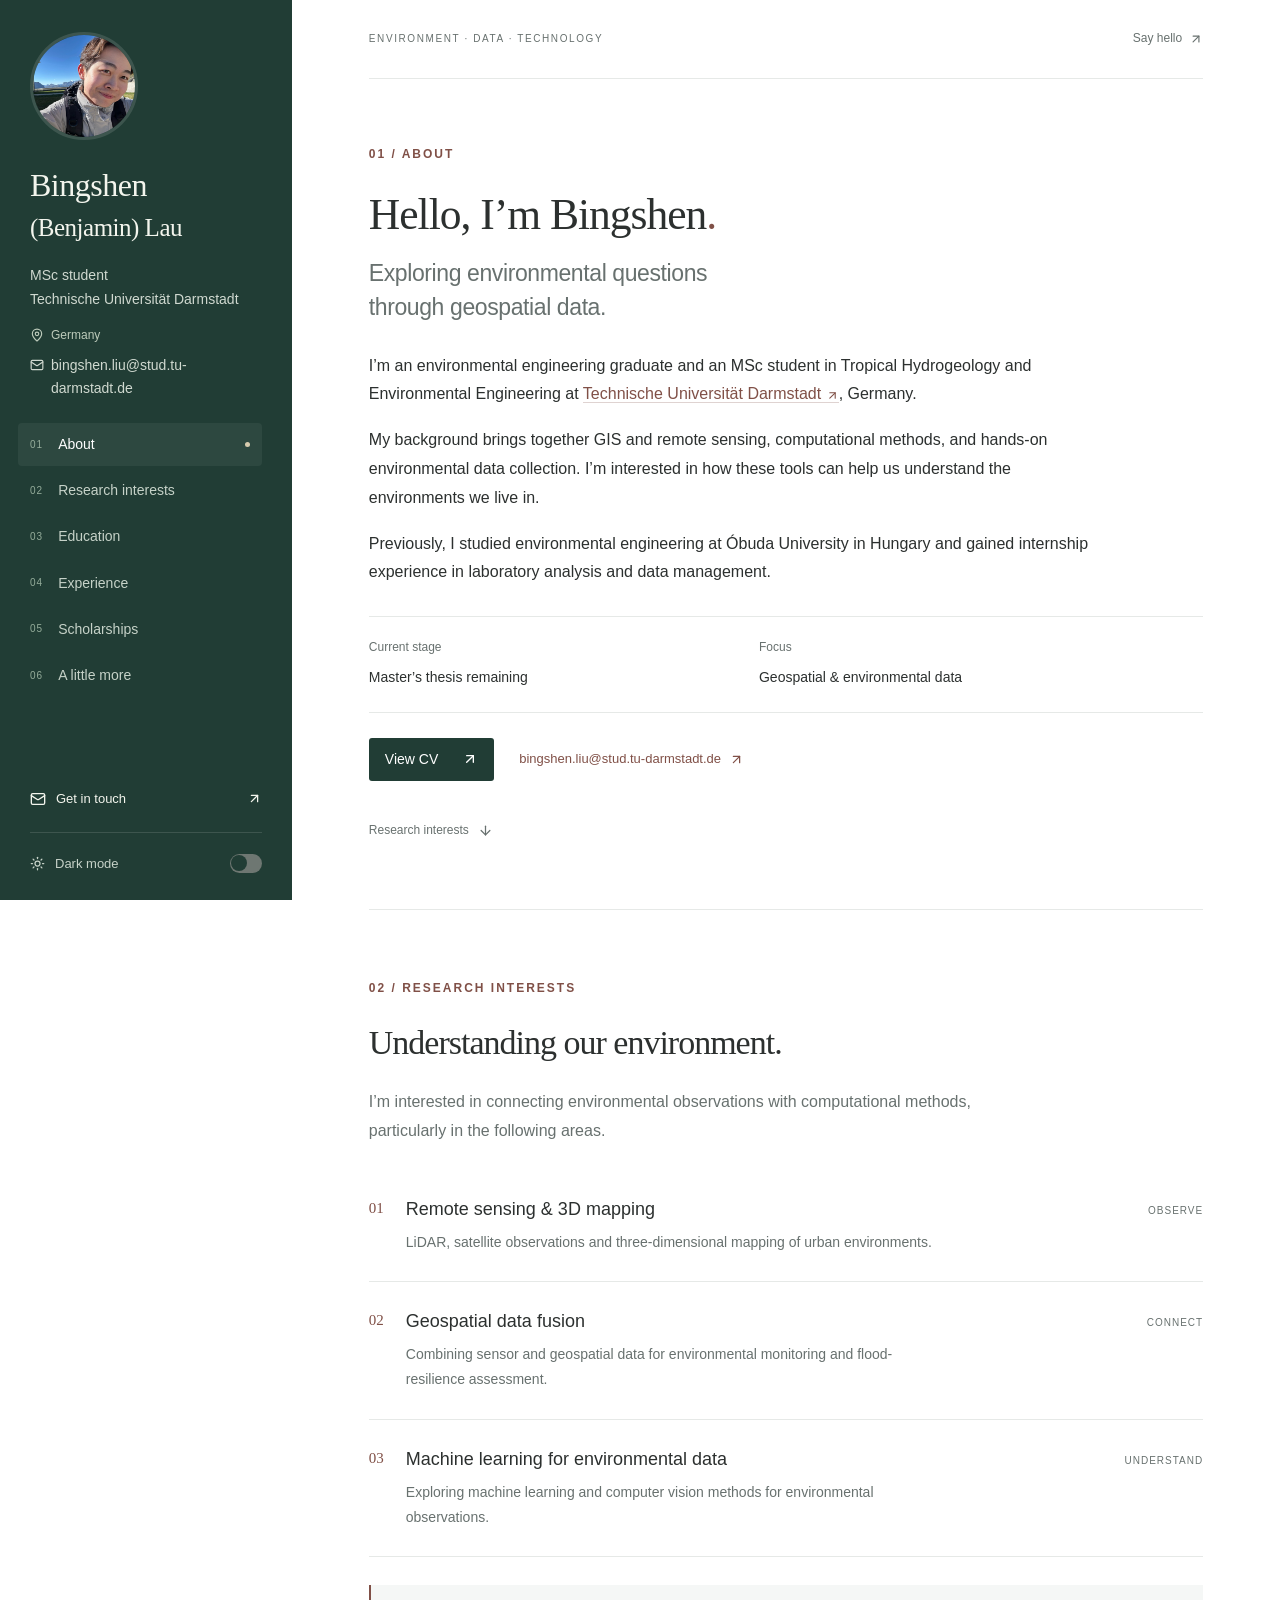
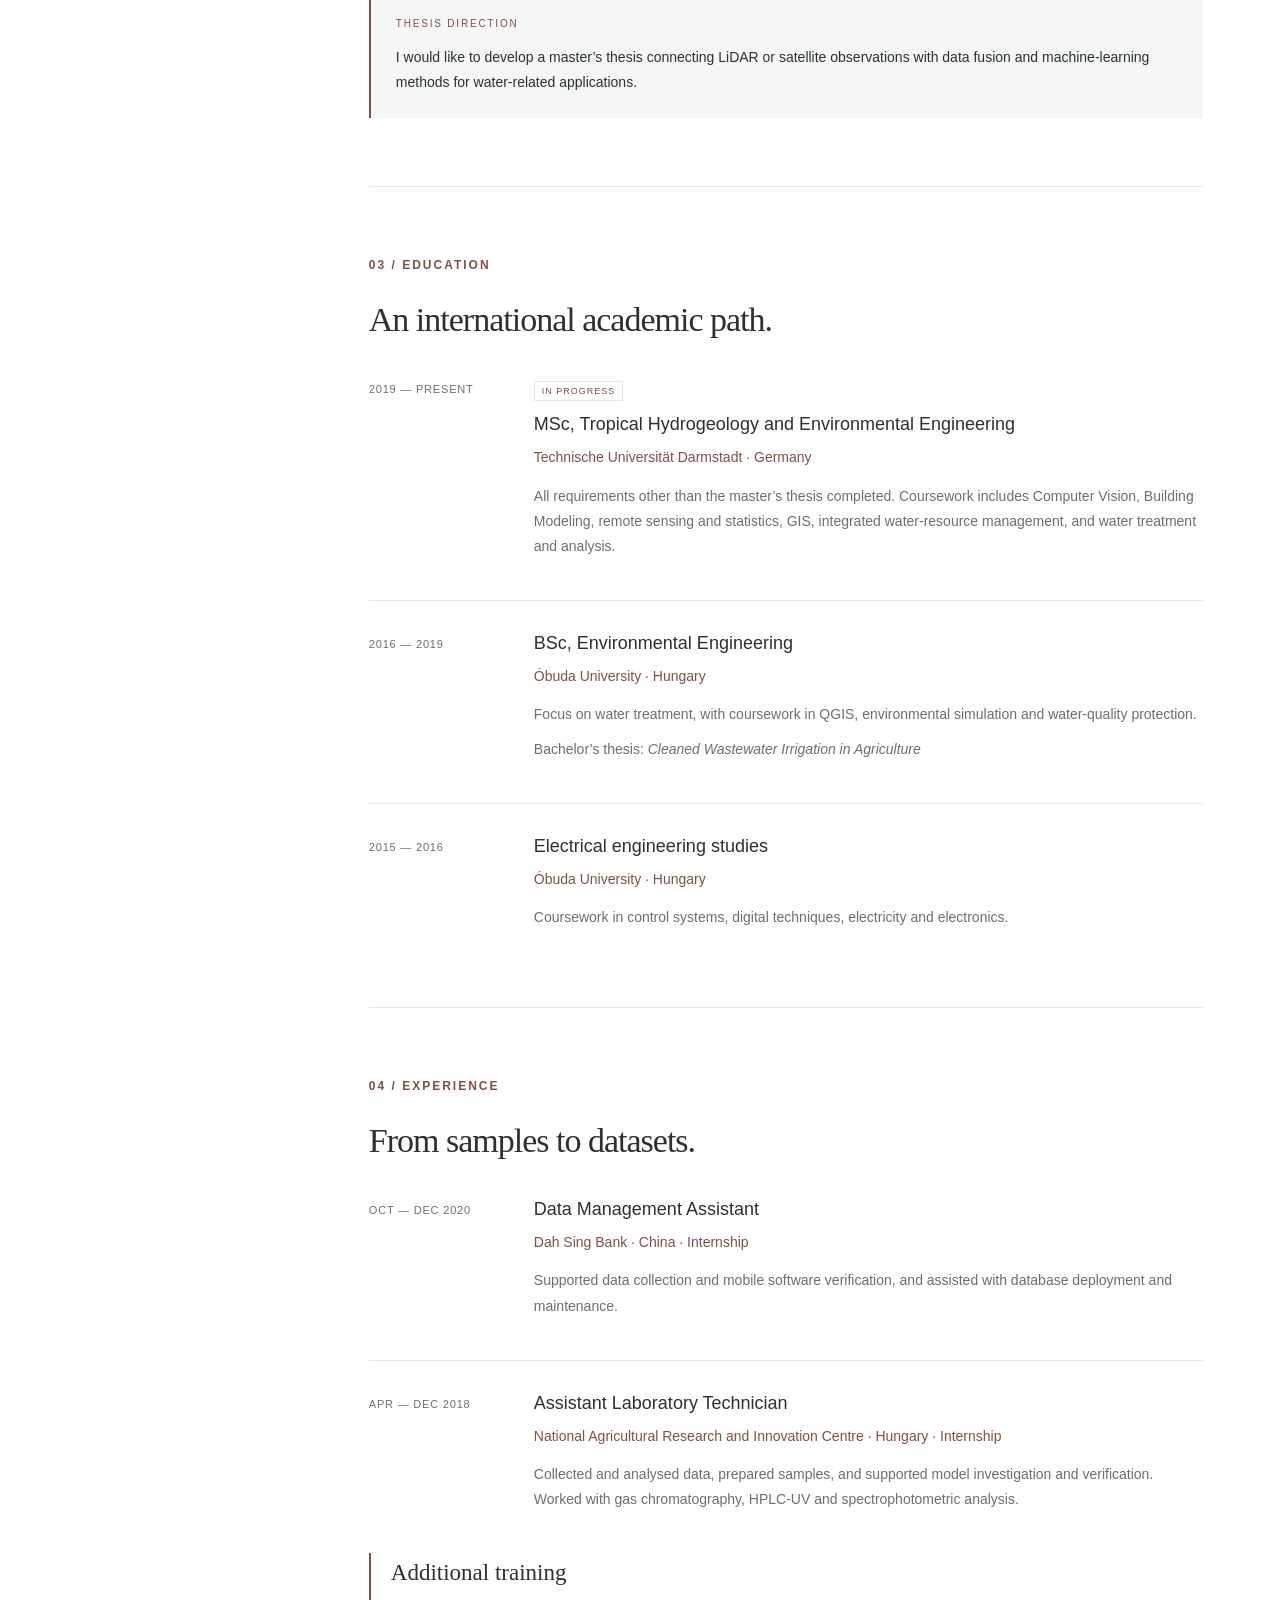
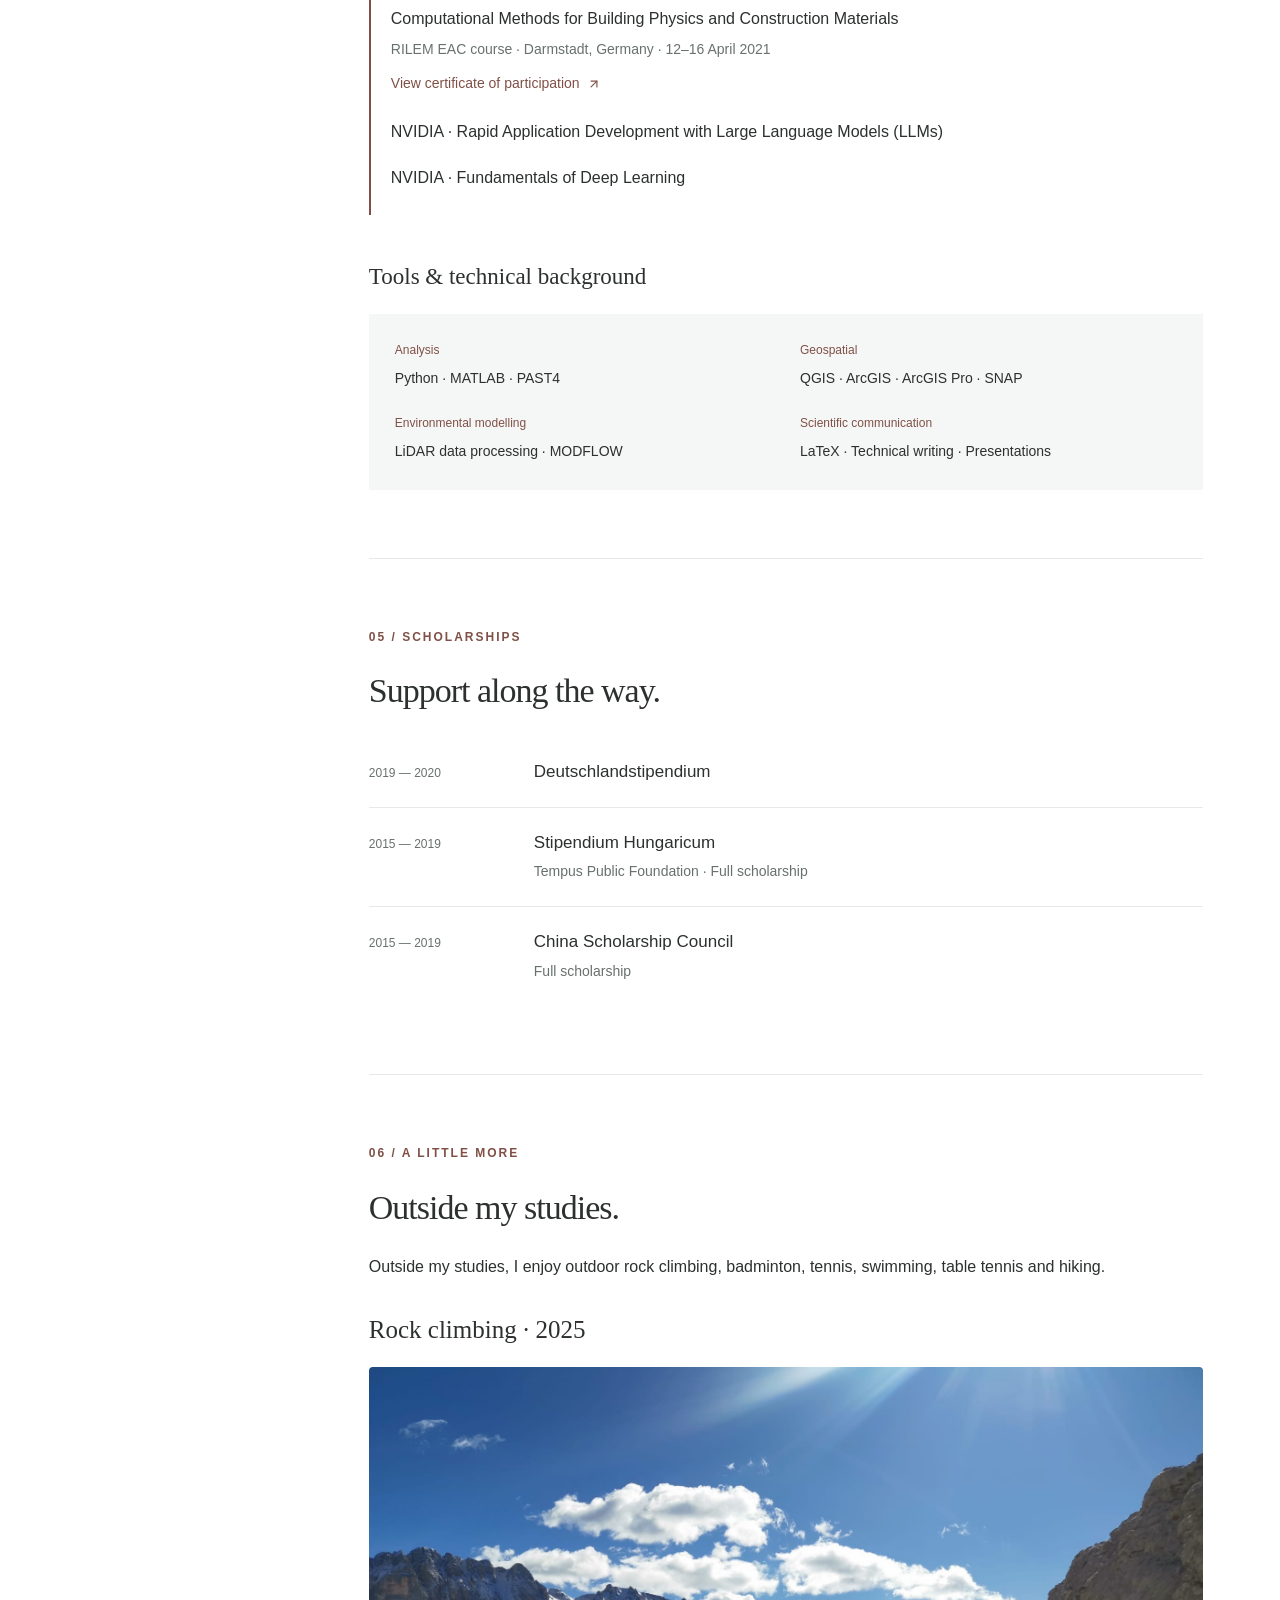
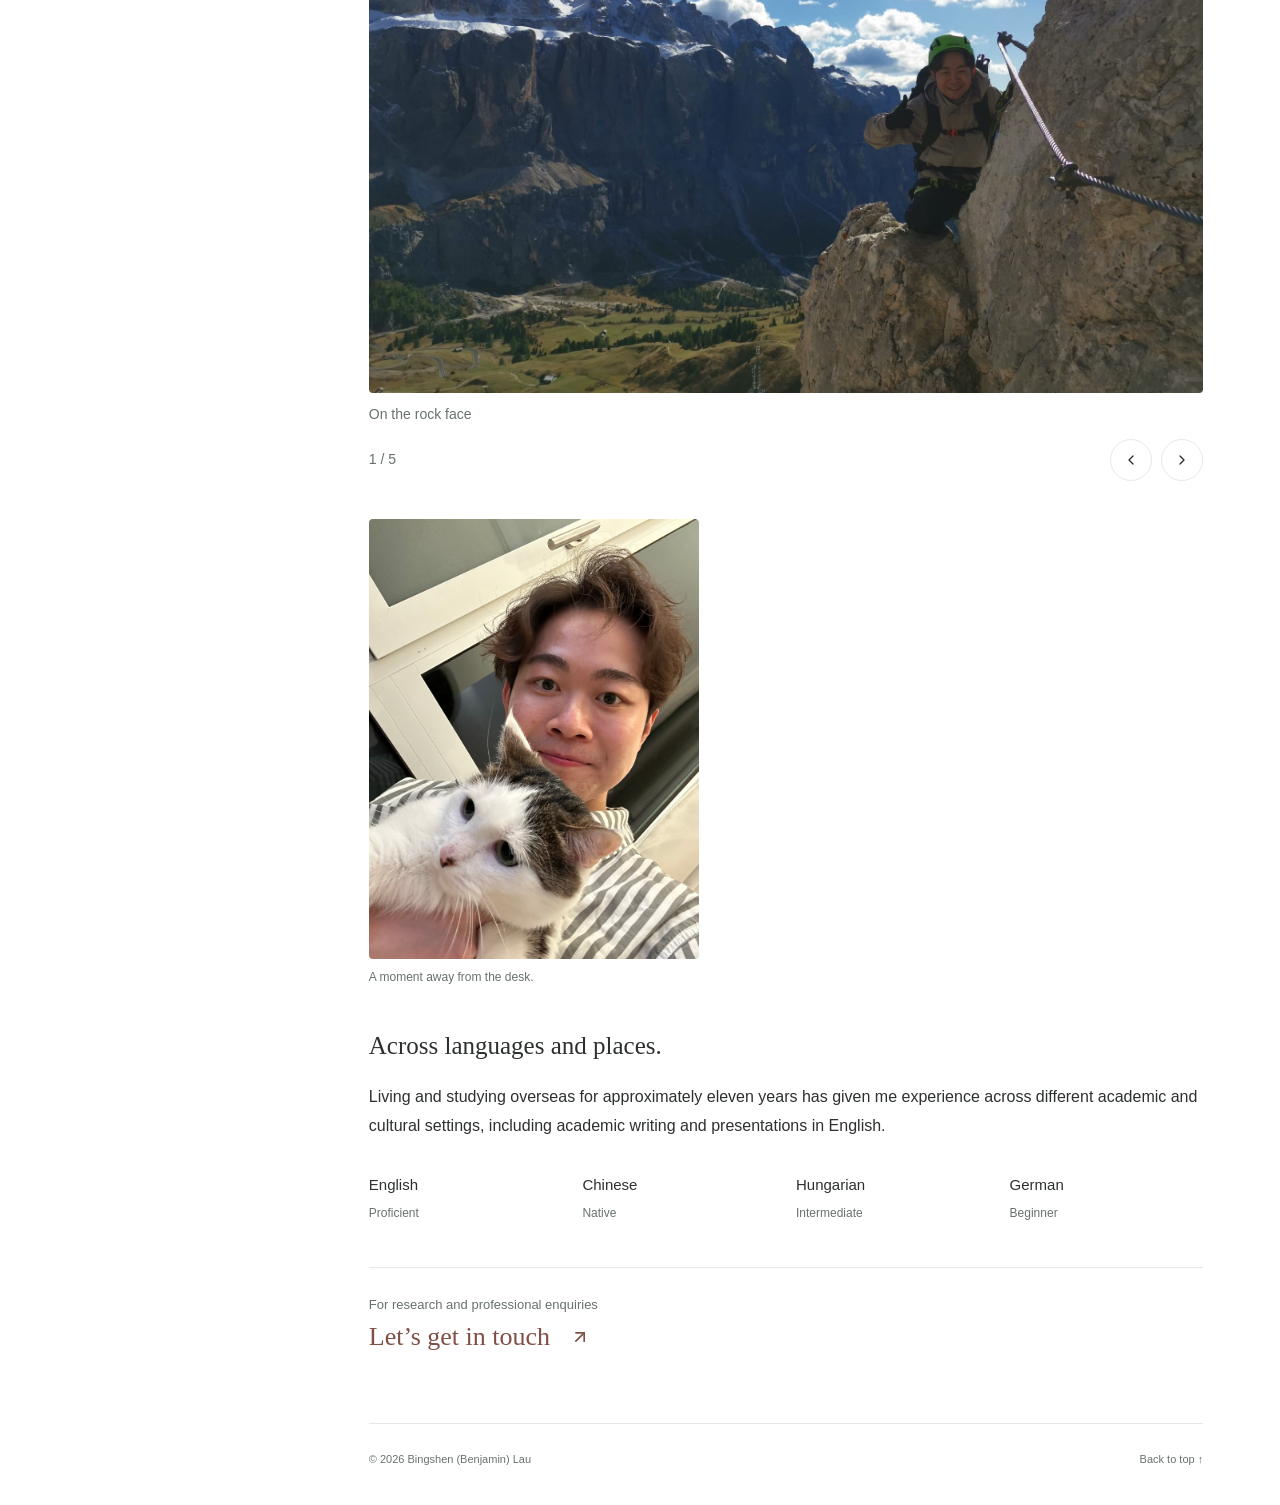
==== commit 3eae2c1b: "Prioritise interests and add single-photo climbing carousel" ====
--- a/index.html
+++ b/index.html
@@ -1,2 +1,2 @@
-<!DOCTYPE html><html lang="en"><head><meta charSet="utf-8"/><meta name="viewport" content="width=device-width, initial-scale=1"/><link rel="stylesheet" href="/index.BRJ3xeW1.css" data-rsc-css-href="/index.BRJ3xeW1.css" data-precedence="vite-rsc/importer-resources"/><link rel="modulepreload" fetchPriority="low" href="/index-BNAai6Wl.js"/><script src="/rolldown-runtime-C60lm6uB.js" type="module" async=""></script><script src="/framework-D_rUT4EX.js" type="module" async=""></script><link rel="modulepreload" href="/layout-segment-context-Cld4TMsH.js" crossorigin=""/><link rel="modulepreload" href="/page-DRak24cK.js" crossorigin=""/><title>Bingshen (Benjamin) Lau | Environmental &amp; Geospatial Data</title><meta name="description" content="Bingshen (Benjamin) Lau, environmental engineering MSc student at Technische Universität Darmstadt. Research interests, education and experience."/><link rel="icon" href="/favicon.svg"/><script>Object.assign(((self[Symbol.for("vinext.navigationRuntime")]??={bootstrap:{routeManifest:null},functions:{}}).bootstrap.rsc??={rsc:[]}),{params:{},nav:{"pathname":"/","searchParams":[]}})</script><link rel="modulepreload" href="/index-BNAai6Wl.js" />
-</head><body><div data-slot="sidebar-wrapper" style="--sidebar-width:16rem;--sidebar-width-icon:3rem" class="group/sidebar-wrapper flex min-h-svh w-full has-data-[variant=inset]:bg-sidebar site-shell"><a class="skip-link" href="#about">Skip to content</a><div data-slot="sidebar" class="flex h-full w-(--sidebar-width) flex-col bg-sidebar text-sidebar-foreground profile-sidebar"><div class="profile-identity"><img class="profile-photo" src="/benjamin-outdoors.jpg" alt="Benjamin outdoors in the mountains" width="108" height="108"/><h1>Bingshen<br/><span>(Benjamin) Lau</span></h1><p class="affiliation">MSc student<br/>Technische Universität Darmstadt</p><p class="location"><svg xmlns="http://www.w3.org/2000/svg" width="14" height="14" viewBox="0 0 24 24" fill="none" stroke="currentColor" stroke-width="2" stroke-linecap="round" stroke-linejoin="round" class="lucide lucide-map-pin" aria-hidden="true"><path d="M20 10c0 4.993-5.539 10.193-7.399 11.799a1 1 0 0 1-1.202 0C9.539 20.193 4 14.993 4 10a8 8 0 0 1 16 0"></path><circle cx="12" cy="10" r="3"></circle></svg> <!-- -->Germany</p><a class="profile-email" href="mailto:bingshen.liu@stud.tu-darmstadt.de"><svg xmlns="http://www.w3.org/2000/svg" width="14" height="14" viewBox="0 0 24 24" fill="none" stroke="currentColor" stroke-width="2" stroke-linecap="round" stroke-linejoin="round" class="lucide lucide-mail" aria-hidden="true"><path d="m22 7-8.991 5.727a2 2 0 0 1-2.009 0L2 7"></path><rect x="2" y="4" width="20" height="16" rx="2"></rect></svg><span>bingshen.liu@<wbr/>stud.tu-darmstadt.de</span></a></div><nav aria-label="Main navigation"><a href="#about" aria-current="location" class="current"><span class="nav-number">0<!-- -->1</span>About<span class="nav-dot"></span></a><a href="#research" class=""><span class="nav-number">0<!-- -->2</span>Research interests<span class="nav-dot"></span></a><a href="#education" class=""><span class="nav-number">0<!-- -->3</span>Education<span class="nav-dot"></span></a><a href="#experience" class=""><span class="nav-number">0<!-- -->4</span>Experience<span class="nav-dot"></span></a><a href="#recognition" class=""><span class="nav-number">0<!-- -->5</span>Scholarships<span class="nav-dot"></span></a><a href="#more" class=""><span class="nav-number">0<!-- -->6</span>A little more<span class="nav-dot"></span></a></nav><div class="sidebar-bottom"><a href="mailto:bingshen.liu@stud.tu-darmstadt.de"><svg xmlns="http://www.w3.org/2000/svg" width="16" height="16" viewBox="0 0 24 24" fill="none" stroke="currentColor" stroke-width="2" stroke-linecap="round" stroke-linejoin="round" class="lucide lucide-mail" aria-hidden="true"><path d="m22 7-8.991 5.727a2 2 0 0 1-2.009 0L2 7"></path><rect x="2" y="4" width="20" height="16" rx="2"></rect></svg> <!-- -->Get in touch<!-- --> <svg xmlns="http://www.w3.org/2000/svg" width="15" height="15" viewBox="0 0 24 24" fill="none" stroke="currentColor" stroke-width="2" stroke-linecap="round" stroke-linejoin="round" class="lucide lucide-arrow-up-right" aria-hidden="true"><path d="M7 7h10v10"></path><path d="M7 17 17 7"></path></svg></a><div class="theme-control"><label for="theme"><svg xmlns="http://www.w3.org/2000/svg" width="15" height="15" viewBox="0 0 24 24" fill="none" stroke="currentColor" stroke-width="2" stroke-linecap="round" stroke-linejoin="round" class="lucide lucide-sun" aria-hidden="true"><circle cx="12" cy="12" r="4"></circle><path d="M12 2v2"></path><path d="M12 20v2"></path><path d="m4.93 4.93 1.41 1.41"></path><path d="m17.66 17.66 1.41 1.41"></path><path d="M2 12h2"></path><path d="M20 12h2"></path><path d="m6.34 17.66-1.41 1.41"></path><path d="m19.07 4.93-1.41 1.41"></path></svg> <!-- -->Dark mode</label><span data-unchecked="" role="switch" tabindex="0" id="base-ui-_R_lpi_" aria-checked="false" data-slot="switch" data-size="default" class="peer group/switch relative inline-flex shrink-0 items-center rounded-full border border-transparent transition-all outline-none group-has-[:focus-visible]/field-label:border-transparent group-has-[:focus-visible]/field-label:ring-0 after:absolute after:-inset-x-3 after:-inset-y-2 focus-visible:border-ring focus-visible:ring-3 focus-visible:ring-ring/50 aria-invalid:border-destructive aria-invalid:ring-3 aria-invalid:ring-destructive/20 data-[size=default]:h-[18.4px] data-[size=default]:w-[32px] data-[size=sm]:h-[14px] data-[size=sm]:w-[24px] dark:aria-invalid:border-destructive/50 dark:aria-invalid:ring-destructive/40 data-checked:bg-primary data-unchecked:bg-input dark:data-unchecked:bg-input/80 data-disabled:cursor-not-allowed data-disabled:opacity-50"><span data-unchecked="" data-slot="switch-thumb" class="pointer-events-none block rounded-full bg-background ring-0 transition-transform group-data-[size=default]/switch:size-4 group-data-[size=sm]/switch:size-3 group-data-[size=default]/switch:data-checked:translate-x-[calc(100%-2px)] group-data-[size=sm]/switch:data-checked:translate-x-[calc(100%-2px)] dark:data-checked:bg-primary-foreground group-data-[size=default]/switch:data-unchecked:translate-x-0 group-data-[size=sm]/switch:data-unchecked:translate-x-0 dark:data-unchecked:bg-foreground"></span></span><input id="theme" style="clip-path:inset(50%);overflow:hidden;white-space:nowrap;border:0;padding:0;width:1px;height:1px;margin:-1px;position:fixed;top:0;left:0" tabindex="-1" type="checkbox" aria-hidden="true"/></div></div></div><main><div class="topline"><span>ENVIRONMENT · DATA · TECHNOLOGY</span><a href="mailto:bingshen.liu@stud.tu-darmstadt.de">Say hello<!-- --> <svg xmlns="http://www.w3.org/2000/svg" width="14" height="14" viewBox="0 0 24 24" fill="none" stroke="currentColor" stroke-width="2" stroke-linecap="round" stroke-linejoin="round" class="lucide lucide-arrow-up-right" aria-hidden="true"><path d="M7 7h10v10"></path><path d="M7 17 17 7"></path></svg></a></div><section id="about" class="about-section"><p class="eyebrow section-kicker">01 / ABOUT</p><h2>Hello, I’m Bingshen<span class="accent">.</span></h2><p class="lead">Exploring environmental questions<br class="desktop-break"/> <!-- -->through geospatial data.</p><div class="intro-copy"><p>I’m an environmental engineering graduate and an MSc student in Tropical Hydrogeology and Environmental Engineering at<!-- --> <a href="https://www.tu-darmstadt.de/" target="_blank" rel="noreferrer">Technische Universität Darmstadt<!-- --> <svg xmlns="http://www.w3.org/2000/svg" width="13" height="13" viewBox="0 0 24 24" fill="none" stroke="currentColor" stroke-width="2" stroke-linecap="round" stroke-linejoin="round" class="lucide lucide-arrow-up-right" aria-hidden="true"><path d="M7 7h10v10"></path><path d="M7 17 17 7"></path></svg></a>, Germany.</p><p>My background brings together GIS and remote sensing, computational methods, and hands-on environmental data collection. I’m interested in how these tools can help us understand the environments we live in.</p><p>Previously, I studied environmental engineering at Óbuda University in Hungary and gained internship experience in laboratory analysis and data management.</p></div><div class="facts"><div><span>Current stage</span><strong>Master’s thesis remaining</strong></div><div><span>Focus</span><strong>Geospatial &amp; environmental data</strong></div></div><div class="about-links"><a class="cv-link" href="/Benjamin-Lau-CV.html" target="_blank" rel="noreferrer">View CV<!-- --> <svg xmlns="http://www.w3.org/2000/svg" width="16" height="16" viewBox="0 0 24 24" fill="none" stroke="currentColor" stroke-width="2" stroke-linecap="round" stroke-linejoin="round" class="lucide lucide-arrow-up-right" aria-hidden="true"><path d="M7 7h10v10"></path><path d="M7 17 17 7"></path></svg></a><a class="email-link" href="mailto:bingshen.liu@stud.tu-darmstadt.de">bingshen.liu@stud.tu-darmstadt.de <svg xmlns="http://www.w3.org/2000/svg" width="15" height="15" viewBox="0 0 24 24" fill="none" stroke="currentColor" stroke-width="2" stroke-linecap="round" stroke-linejoin="round" class="lucide lucide-arrow-up-right" aria-hidden="true"><path d="M7 7h10v10"></path><path d="M7 17 17 7"></path></svg></a></div><a class="scroll-cue" href="#research">Research interests<!-- --> <svg xmlns="http://www.w3.org/2000/svg" width="15" height="15" viewBox="0 0 24 24" fill="none" stroke="currentColor" stroke-width="2" stroke-linecap="round" stroke-linejoin="round" class="lucide lucide-arrow-down" aria-hidden="true"><path d="M12 5v14"></path><path d="m19 12-7 7-7-7"></path></svg></a></section><section id="research"><p class="eyebrow section-kicker">02 / RESEARCH INTERESTS</p><h2>Understanding our environment.</h2><p class="section-intro">I’m interested in connecting environmental observations with computational methods, particularly in the following areas.</p><div class="research-list"><article><span class="research-index">01</span><div><h3>Remote sensing &amp; 3D mapping</h3><p>LiDAR, satellite observations and three-dimensional mapping of urban environments.</p></div><span class="research-tag">OBSERVE</span></article><article><span class="research-index">02</span><div><h3>Geospatial data fusion</h3><p>Combining sensor and geospatial data for environmental monitoring and flood-resilience assessment.</p></div><span class="research-tag">CONNECT</span></article><article><span class="research-index">03</span><div><h3>Machine learning for environmental data</h3><p>Exploring machine learning and computer vision methods for environmental observations.</p></div><span class="research-tag">UNDERSTAND</span></article></div><div class="thesis-note"><span>THESIS DIRECTION</span><p>I would like to develop a master’s thesis connecting LiDAR or satellite observations with data fusion and machine-learning methods for water-related applications.</p></div></section><section id="education"><p class="eyebrow section-kicker">03 / EDUCATION</p><h2>An international academic path.</h2><div class="timeline"><article><p class="date">2019 — PRESENT</p><div><span class="status">IN PROGRESS</span><h3>MSc, Tropical Hydrogeology and Environmental Engineering</h3><p class="institution">Technische Universität Darmstadt · Germany</p><p>All requirements other than the master’s thesis completed. Coursework includes Computer Vision, Building Modeling, remote sensing and statistics, GIS, integrated water-resource management, and water treatment and analysis.</p></div></article><article><p class="date">2016 — 2019</p><div><h3>BSc, Environmental Engineering</h3><p class="institution">Óbuda University · Hungary</p><p>Focus on water treatment, with coursework in QGIS, environmental simulation and water-quality protection.</p><p class="thesis-title">Bachelor’s thesis:<!-- --> <em>Cleaned Wastewater Irrigation in Agriculture</em></p></div></article><article><p class="date">2015 — 2016</p><div><h3>Electrical engineering studies</h3><p class="institution">Óbuda University · Hungary</p><p>Coursework in control systems, digital techniques, electricity and electronics.</p></div></article></div></section><section id="experience"><p class="eyebrow section-kicker">04 / EXPERIENCE</p><h2>From samples to datasets.</h2><div class="timeline"><article><p class="date">OCT — DEC 2020</p><div><h3>Data Management Assistant</h3><p class="institution">Dah Sing Bank · China · Internship</p><p>Supported data collection and mobile software verification, and assisted with database deployment and maintenance.</p></div></article><article><p class="date">APR — DEC 2018</p><div><h3>Assistant Laboratory Technician</h3><p class="institution">National Agricultural Research and Innovation Centre · Hungary · Internship</p><p>Collected and analysed data, prepared samples, and supported model investigation and verification. Worked with gas chromatography, HPLC-UV and spectrophotometric analysis.</p></div></article></div><div class="training"><h3>Additional training</h3><article class="course-entry"><h4>Computational Methods for Building Physics and Construction Materials</h4><p>RILEM EAC course · Darmstadt, Germany · 12–16 April 2021</p><a href="/rilem-2021.jpg" target="_blank" rel="noreferrer">View certificate of participation<!-- --> <svg xmlns="http://www.w3.org/2000/svg" width="14" height="14" viewBox="0 0 24 24" fill="none" stroke="currentColor" stroke-width="2" stroke-linecap="round" stroke-linejoin="round" class="lucide lucide-arrow-up-right" aria-hidden="true"><path d="M7 7h10v10"></path><path d="M7 17 17 7"></path></svg></a></article><article class="course-entry"><h4>NVIDIA · <!-- -->Rapid Application Development with Large Language Models (LLMs)</h4></article><article class="course-entry"><h4>NVIDIA · <!-- -->Fundamentals of Deep Learning</h4></article></div><h3 class="tool-heading">Tools &amp; technical background</h3><div class="skills-grid"><div><h4>Analysis</h4><p>Python · MATLAB · PAST4</p></div><div><h4>Geospatial</h4><p>QGIS · ArcGIS · ArcGIS Pro · SNAP</p></div><div><h4>Environmental modelling</h4><p>LiDAR data processing · MODFLOW</p></div><div><h4>Scientific communication</h4><p>LaTeX · Technical writing · Presentations</p></div></div></section><section id="recognition"><p class="eyebrow section-kicker">05 / SCHOLARSHIPS</p><h2>Support along the way.</h2><div class="awards"><article><span>2019 — 2020</span><h3>Deutschlandstipendium</h3></article><article><span>2015 — 2019</span><div><h3>Stipendium Hungaricum</h3><p>Tempus Public Foundation · Full scholarship</p></div></article><article><span>2015 — 2019</span><div><h3>China Scholarship Council</h3><p>Full scholarship</p></div></article></div></section><section id="more"><p class="eyebrow section-kicker">06 / A LITTLE MORE</p><h2>Across languages and places.</h2><p>Living and studying overseas for approximately eleven years has given me experience across different academic and cultural settings, including academic writing and presentations in English.</p><p>Outside my studies, I enjoy outdoor rock climbing, badminton, tennis, swimming, table tennis and hiking.</p><div class="languages"><div><strong>English</strong><span>Proficient</span></div><div><strong>Chinese</strong><span>Native</span></div><div><strong>Hungarian</strong><span>Intermediate</span></div><div><strong>German</strong><span>Beginner</span></div></div><div class="climbing-gallery"><h3>Climbing memories · 2025</h3><div class="climbing-photos"><figure class="climbing-featured"><a href="/climbing-2025-solo.jpg" target="_blank" rel="noreferrer" aria-label="Bingshen climbing beside a rock face with mountains in the background"><img src="/climbing-2025-solo.jpg" alt="Bingshen climbing beside a rock face with mountains in the background" loading="lazy"/></a><figcaption>On the rock face</figcaption></figure><figure class=""><a href="/climbing-2025-team-snow.jpg" target="_blank" rel="noreferrer" aria-label="Group selfie during a snowy mountain outing"><img src="/climbing-2025-team-snow.jpg" alt="Group selfie during a snowy mountain outing" loading="lazy"/></a><figcaption>With the team</figcaption></figure><figure class=""><a href="/climbing-2025-team-summit.jpg" target="_blank" rel="noreferrer" aria-label="The group posing together in the mountains"><img src="/climbing-2025-team-summit.jpg" alt="The group posing together in the mountains" loading="lazy"/></a><figcaption>Up in the mountains</figcaption></figure><figure class=""><a href="/climbing-2025-team-mountains.jpg" target="_blank" rel="noreferrer" aria-label="Group photo against a snowy mountain landscape"><img src="/climbing-2025-team-mountains.jpg" alt="Group photo against a snowy mountain landscape" loading="lazy"/></a><figcaption>A day outdoors together</figcaption></figure><figure class=""><a href="/climbing-2025-team-trail.jpg" target="_blank" rel="noreferrer" aria-label="The group walking beneath a rocky overhang"><img src="/climbing-2025-team-trail.jpg" alt="The group walking beneath a rocky overhang" loading="lazy"/></a><figcaption>Along the trail</figcaption></figure></div></div><figure class="personal-photo"><img src="/benjamin-and-cat.jpg" alt="Benjamin holding a cat" width="825" height="1100" loading="lazy"/><figcaption>A moment away from the desk.</figcaption></figure><div class="contact-line"><p>For research and professional enquiries</p><a href="mailto:bingshen.liu@stud.tu-darmstadt.de">Let’s get in touch<!-- --> <svg xmlns="http://www.w3.org/2000/svg" width="20" height="20" viewBox="0 0 24 24" fill="none" stroke="currentColor" stroke-width="2" stroke-linecap="round" stroke-linejoin="round" class="lucide lucide-arrow-up-right" aria-hidden="true"><path d="M7 7h10v10"></path><path d="M7 17 17 7"></path></svg></a></div></section><footer class="page-footer"><span>© <!-- -->2026<!-- --> Bingshen (Benjamin) Lau</span><a href="#about">Back to top ↑</a></footer></main></div><script type="module" src="/index-BNAai6Wl.js" id="_R_" async=""></script><script>((self[Symbol.for("vinext.navigationRuntime")]??={bootstrap:{routeManifest:null},functions:{}}).bootstrap.rsc??={rsc:[]}).rsc.push("2:I[\"8c0f216c4604\",[],\"Children\",1]\n")</script><script>((self[Symbol.for("vinext.navigationRuntime")]??={bootstrap:{routeManifest:null},functions:{}}).bootstrap.rsc??={rsc:[]}).rsc.push("3:I[\"593f344dc510\",[],\"GlobalErrorBoundary\",1]\n")</script><script>((self[Symbol.for("vinext.navigationRuntime")]??={bootstrap:{routeManifest:null},functions:{}}).bootstrap.rsc??={rsc:[]}).rsc.push("4:I[\"0b874ad30386\",[],\"default\",1]\n")</script><script>((self[Symbol.for("vinext.navigationRuntime")]??={bootstrap:{routeManifest:null},functions:{}}).bootstrap.rsc??={rsc:[]}).rsc.push("5:I[\"593f344dc510\",[],\"ErrorBoundary\",1]\n")</script><script>((self[Symbol.for("vinext.navigationRuntime")]??={bootstrap:{routeManifest:null},functions:{}}).bootstrap.rsc??={rsc:[]}).rsc.push("6:I[\"15c18cfaeeff\",[],\"LayoutSegmentProvider\",1]\n")</script><script>((self[Symbol.for("vinext.navigationRuntime")]??={bootstrap:{routeManifest:null},functions:{}}).bootstrap.rsc??={rsc:[]}).rsc.push("7:I[\"8c0f216c4604\",[],\"Slot\",1]\n")</script><script>((self[Symbol.for("vinext.navigationRuntime")]??={bootstrap:{routeManifest:null},functions:{}}).bootstrap.rsc??={rsc:[]}).rsc.push("8:I[\"593f344dc510\",[],\"NotFoundBoundary\",1]\n")</script><script>((self[Symbol.for("vinext.navigationRuntime")]??={bootstrap:{routeManifest:null},functions:{}}).bootstrap.rsc??={rsc:[]}).rsc.push("9:I[\"9276801271d6\",[],\"AppRouterScrollTarget\",1]\n")</script><script>((self[Symbol.for("vinext.navigationRuntime")]??={bootstrap:{routeManifest:null},functions:{}}).bootstrap.rsc??={rsc:[]}).rsc.push("a:I[\"593f344dc510\",[],\"RedirectBoundary\",1]\n")</script><script>((self[Symbol.for("vinext.navigationRuntime")]??={bootstrap:{routeManifest:null},functions:{}}).bootstrap.rsc??={rsc:[]}).rsc.push(":HL[\"/index.BRJ3xeW1.css\",\"style\"     ]\n")</script><script>((self[Symbol.for("vinext.navigationRuntime")]??={bootstrap:{routeManifest:null},functions:{}}).bootstrap.rsc??={rsc:[]}).rsc.push("0:{\"page:/\":\"$L1\",\"layout:/\":[[[\"$\",\"link\",\"css:/index.BRJ3xeW1.css\",{\"rel\":\"stylesheet\",\"precedence\":\"vite-rsc/importer-resources\",\"href\":\"/index.BRJ3xeW1.css\",\"data-rsc-css-href\":\"/index.BRJ3xeW1.css\"}],\"$undefined\"],[\"$\",\"html\",null,{\"lang\":\"en\",\"suppressHydrationWarning\":true,\"children\":[\"$\",\"body\",null,{\"children\":[\"$\",\"$L2\",null,{}]}]}]],\"route:/\":[[[\"$\",\"meta\",null,{\"charSet\":\"utf-8\"}],[[\"$\",\"title\",\"0\",{\"children\":\"Bingshen (Benjamin) Lau | Environmental \u0026 Geospatial Data\"}],[\"$\",\"meta\",\"1\",{\"name\":\"description\",\"content\":\"Bingshen (Benjamin) Lau, environmental engineering MSc student at Technische Universität Darmstadt. Research interests, education and experience.\"}],[\"$\",\"link\",\"2\",{\"data-vinext-streamed-icon\":\"$undefined\",\"rel\":\"icon\",\"href\":\"/favicon.svg\",\"type\":\"$undefined\",\"sizes\":\"$undefined\",\"color\":\"$undefined\",\"media\":\"$undefined\",\"fetchPriority\":\"$undefined\"}]],[[\"$\",\"meta\",\"0\",{\"name\":\"viewport\",\"content\":\"width=device-width, initial-scale=1\"}]]],[\"$\",\"$L3\",null,{\"fallback\":\"$4\",\"children\":[\"$\",\"$L5\",null,{\"fallback\":\"$4\",\"children\":[\"$\",\"$L6\",null,{\"providerId\":\"layout:/\",\"segmentMap\":{\"children\":[]},\"children\":[\"$\",\"$L7\",null,{\"id\":\"layout:/\",\"parallelSlots\":\"$undefined\",\"children\":[\"$\",\"$L8\",null,{\"resetKey\":\"\",\"fallback\":[[\"$\",\"title\",null,{\"children\":\"404: This page could not be found.\"}],[\"$\",\"div\",null,{\"style\":{\"fontFamily\":\"system-ui,\\\"Segoe UI\\\",Roboto,Helvetica,Arial,sans-serif,\\\"Apple Color Emoji\\\",\\\"Segoe UI Emoji\\\"\",\"height\":\"100vh\",\"textAlign\":\"center\",\"display\":\"flex\",\"flexDirection\":\"column\",\"alignItems\":\"center\",\"justifyContent\":\"center\"},\"children\":[\"$\",\"div\",null,{\"children\":[[\"$\",\"style\",null,{\"dangerouslySetInnerHTML\":{\"__html\":\"body{color:#000;background:#fff;margin:0}.next-error-h1{border-right:1px solid rgba(0,0,0,.3)}@media (prefers-color-scheme:dark){body{color:#fff;background:#000}.next-error-h1{border-right:1px solid rgba(255,255,255,.3)}}\"}}],[\"$\",\"h1\",null,{\"className\":\"next-error-h1\",\"style\":{\"display\":\"inline-block\",\"margin\":\"0 20px 0 0\",\"padding\":\"0 23px 0 0\",\"fontSize\":24,\"fontWeight\":500,\"verticalAlign\":\"top\",\"lineHeight\":\"49px\"},\"children\":404}],[\"$\",\"div\",null,{\"style\":{\"display\":\"inline-block\"},\"children\":[\"$\",\"h2\",null,{\"style\":{\"fontSize\":14,\"fontWeight\":400,\"lineHeight\":\"49px\",\"margin\":0},\"children\":\"This page could not be found.\"}]}]]}]}]],\"children\":[\"$\",\"$L9\",null,{\"children\":[\"$\",\"$La\",null,{\"children\":[[\"$\",\"$L6\",null,{\"providerId\":\"page:/\",\"segmentMap\":{\"children\":[\"__PAGE__\"]},\"children\":[\"$\",\"$L7\",null,{\"id\":\"page:/\"}]}],null]}]}]}]}]}]}]}],null,null],\"__route\":\"route:/\",\"__interceptionContext\":null,\"__layoutIds\":[\"layout:/\"],\"__rootLayout\":\"/\",\"__bfcacheSegmentIdentities\":{\"layout:/\":\"[\\\"layout\\\",\\\"layout:/\\\",\\\"root-boundary:/\\\",\\\"\\\"]\",\"page:/\":\"[\\\"page\\\",\\\"page:/\\\",\\\"root-boundary:/\\\",\\\"\\\"]\"},\"__srcPage\":[\"page\"],\"__layoutFlags\":{\"layout:/\":\"s\"},\"__artifactCompatibility\":{\"schemaVersion\":1,\"graphVersion\":\"app-route-graph:1177fd80f83fa7b0\",\"deploymentVersion\":\"8d4c50bc-02d3-4923-848f-cce254b37ac0\",\"appElementsSchemaVersion\":1,\"rscPayloadSchemaVersion\":1,\"rootBoundaryId\":\"/\",\"renderEpoch\":null}}\n")</script><script>((self[Symbol.for("vinext.navigationRuntime")]??={bootstrap:{routeManifest:null},functions:{}}).bootstrap.rsc??={rsc:[]}).rsc.push("b:I[\"6efdf509a785\",[],\"default\",1]\n")</script><script>((self[Symbol.for("vinext.navigationRuntime")]??={bootstrap:{routeManifest:null},functions:{}}).bootstrap.rsc??={rsc:[]}).rsc.push("1:[\"$\",\"$Lb\",null,{\"params\":\"$@c\",\"searchParams\":\"$@d\"}]\n")</script><script>((self[Symbol.for("vinext.navigationRuntime")]??={bootstrap:{routeManifest:null},functions:{}}).bootstrap.rsc??={rsc:[]}).rsc.push("c:{}\n")</script><script>((self[Symbol.for("vinext.navigationRuntime")]??={bootstrap:{routeManifest:null},functions:{}}).bootstrap.rsc??={rsc:[]}).rsc.push("d:{}\n")</script><script>Object.assign(((self[Symbol.for("vinext.navigationRuntime")]??={bootstrap:{routeManifest:null},functions:{}}).bootstrap.rsc??={rsc:[]}),{"initialCacheKind":"dynamic"});((self[Symbol.for("vinext.navigationRuntime")]??={bootstrap:{routeManifest:null},functions:{}}).bootstrap.rsc??={rsc:[]}).done=true</script></body></html>+<!DOCTYPE html><html lang="en"><head><meta charSet="utf-8"/><meta name="viewport" content="width=device-width, initial-scale=1"/><link rel="stylesheet" href="/index.BHV0sGbo.css" data-rsc-css-href="/index.BHV0sGbo.css" data-precedence="vite-rsc/importer-resources"/><link rel="modulepreload" fetchPriority="low" href="/index-B2BHme2L.js"/><script src="/rolldown-runtime-C60lm6uB.js" type="module" async=""></script><script src="/framework-D_rUT4EX.js" type="module" async=""></script><link rel="modulepreload" href="/layout-segment-context-BcPQSSqW.js" crossorigin=""/><link rel="modulepreload" href="/page-CkwjfswU.js" crossorigin=""/><title>Bingshen (Benjamin) Lau | Environmental &amp; Geospatial Data</title><meta name="description" content="Bingshen (Benjamin) Lau, environmental engineering MSc student at Technische Universität Darmstadt. Research interests, education and experience."/><link rel="icon" href="/favicon.svg"/><script>Object.assign(((self[Symbol.for("vinext.navigationRuntime")]??={bootstrap:{routeManifest:null},functions:{}}).bootstrap.rsc??={rsc:[]}),{params:{},nav:{"pathname":"/","searchParams":[]}})</script><link rel="modulepreload" href="/index-B2BHme2L.js" />
+</head><body><div data-slot="sidebar-wrapper" style="--sidebar-width:16rem;--sidebar-width-icon:3rem" class="group/sidebar-wrapper flex min-h-svh w-full has-data-[variant=inset]:bg-sidebar site-shell"><a class="skip-link" href="#about">Skip to content</a><div data-slot="sidebar" class="flex h-full w-(--sidebar-width) flex-col bg-sidebar text-sidebar-foreground profile-sidebar"><div class="profile-identity"><img class="profile-photo" src="/benjamin-outdoors.jpg" alt="Benjamin outdoors in the mountains" width="108" height="108"/><h1>Bingshen<br/><span>(Benjamin) Lau</span></h1><p class="affiliation">MSc student<br/>Technische Universität Darmstadt</p><p class="location"><svg xmlns="http://www.w3.org/2000/svg" width="14" height="14" viewBox="0 0 24 24" fill="none" stroke="currentColor" stroke-width="2" stroke-linecap="round" stroke-linejoin="round" class="lucide lucide-map-pin" aria-hidden="true"><path d="M20 10c0 4.993-5.539 10.193-7.399 11.799a1 1 0 0 1-1.202 0C9.539 20.193 4 14.993 4 10a8 8 0 0 1 16 0"></path><circle cx="12" cy="10" r="3"></circle></svg> <!-- -->Germany</p><a class="profile-email" href="mailto:bingshen.liu@stud.tu-darmstadt.de"><svg xmlns="http://www.w3.org/2000/svg" width="14" height="14" viewBox="0 0 24 24" fill="none" stroke="currentColor" stroke-width="2" stroke-linecap="round" stroke-linejoin="round" class="lucide lucide-mail" aria-hidden="true"><path d="m22 7-8.991 5.727a2 2 0 0 1-2.009 0L2 7"></path><rect x="2" y="4" width="20" height="16" rx="2"></rect></svg><span>bingshen.liu@<wbr/>stud.tu-darmstadt.de</span></a></div><nav aria-label="Main navigation"><a href="#about" aria-current="location" class="current"><span class="nav-number">0<!-- -->1</span>About<span class="nav-dot"></span></a><a href="#research" class=""><span class="nav-number">0<!-- -->2</span>Research interests<span class="nav-dot"></span></a><a href="#education" class=""><span class="nav-number">0<!-- -->3</span>Education<span class="nav-dot"></span></a><a href="#experience" class=""><span class="nav-number">0<!-- -->4</span>Experience<span class="nav-dot"></span></a><a href="#recognition" class=""><span class="nav-number">0<!-- -->5</span>Scholarships<span class="nav-dot"></span></a><a href="#more" class=""><span class="nav-number">0<!-- -->6</span>A little more<span class="nav-dot"></span></a></nav><div class="sidebar-bottom"><a href="mailto:bingshen.liu@stud.tu-darmstadt.de"><svg xmlns="http://www.w3.org/2000/svg" width="16" height="16" viewBox="0 0 24 24" fill="none" stroke="currentColor" stroke-width="2" stroke-linecap="round" stroke-linejoin="round" class="lucide lucide-mail" aria-hidden="true"><path d="m22 7-8.991 5.727a2 2 0 0 1-2.009 0L2 7"></path><rect x="2" y="4" width="20" height="16" rx="2"></rect></svg> <!-- -->Get in touch<!-- --> <svg xmlns="http://www.w3.org/2000/svg" width="15" height="15" viewBox="0 0 24 24" fill="none" stroke="currentColor" stroke-width="2" stroke-linecap="round" stroke-linejoin="round" class="lucide lucide-arrow-up-right" aria-hidden="true"><path d="M7 7h10v10"></path><path d="M7 17 17 7"></path></svg></a><div class="theme-control"><label for="theme"><svg xmlns="http://www.w3.org/2000/svg" width="15" height="15" viewBox="0 0 24 24" fill="none" stroke="currentColor" stroke-width="2" stroke-linecap="round" stroke-linejoin="round" class="lucide lucide-sun" aria-hidden="true"><circle cx="12" cy="12" r="4"></circle><path d="M12 2v2"></path><path d="M12 20v2"></path><path d="m4.93 4.93 1.41 1.41"></path><path d="m17.66 17.66 1.41 1.41"></path><path d="M2 12h2"></path><path d="M20 12h2"></path><path d="m6.34 17.66-1.41 1.41"></path><path d="m19.07 4.93-1.41 1.41"></path></svg> <!-- -->Dark mode</label><span data-unchecked="" role="switch" tabindex="0" id="base-ui-_R_lpi_" aria-checked="false" data-slot="switch" data-size="default" class="peer group/switch relative inline-flex shrink-0 items-center rounded-full border border-transparent transition-all outline-none group-has-[:focus-visible]/field-label:border-transparent group-has-[:focus-visible]/field-label:ring-0 after:absolute after:-inset-x-3 after:-inset-y-2 focus-visible:border-ring focus-visible:ring-3 focus-visible:ring-ring/50 aria-invalid:border-destructive aria-invalid:ring-3 aria-invalid:ring-destructive/20 data-[size=default]:h-[18.4px] data-[size=default]:w-[32px] data-[size=sm]:h-[14px] data-[size=sm]:w-[24px] dark:aria-invalid:border-destructive/50 dark:aria-invalid:ring-destructive/40 data-checked:bg-primary data-unchecked:bg-input dark:data-unchecked:bg-input/80 data-disabled:cursor-not-allowed data-disabled:opacity-50"><span data-unchecked="" data-slot="switch-thumb" class="pointer-events-none block rounded-full bg-background ring-0 transition-transform group-data-[size=default]/switch:size-4 group-data-[size=sm]/switch:size-3 group-data-[size=default]/switch:data-checked:translate-x-[calc(100%-2px)] group-data-[size=sm]/switch:data-checked:translate-x-[calc(100%-2px)] dark:data-checked:bg-primary-foreground group-data-[size=default]/switch:data-unchecked:translate-x-0 group-data-[size=sm]/switch:data-unchecked:translate-x-0 dark:data-unchecked:bg-foreground"></span></span><input id="theme" style="clip-path:inset(50%);overflow:hidden;white-space:nowrap;border:0;padding:0;width:1px;height:1px;margin:-1px;position:fixed;top:0;left:0" tabindex="-1" type="checkbox" aria-hidden="true"/></div></div></div><main><div class="topline"><span>ENVIRONMENT · DATA · TECHNOLOGY</span><a href="mailto:bingshen.liu@stud.tu-darmstadt.de">Say hello<!-- --> <svg xmlns="http://www.w3.org/2000/svg" width="14" height="14" viewBox="0 0 24 24" fill="none" stroke="currentColor" stroke-width="2" stroke-linecap="round" stroke-linejoin="round" class="lucide lucide-arrow-up-right" aria-hidden="true"><path d="M7 7h10v10"></path><path d="M7 17 17 7"></path></svg></a></div><section id="about" class="about-section"><p class="eyebrow section-kicker">01 / ABOUT</p><h2>Hello, I’m Bingshen<span class="accent">.</span></h2><p class="lead">Exploring environmental questions<br class="desktop-break"/> <!-- -->through geospatial data.</p><div class="intro-copy"><p>I’m an environmental engineering graduate and an MSc student in Tropical Hydrogeology and Environmental Engineering at<!-- --> <a href="https://www.tu-darmstadt.de/" target="_blank" rel="noreferrer">Technische Universität Darmstadt<!-- --> <svg xmlns="http://www.w3.org/2000/svg" width="13" height="13" viewBox="0 0 24 24" fill="none" stroke="currentColor" stroke-width="2" stroke-linecap="round" stroke-linejoin="round" class="lucide lucide-arrow-up-right" aria-hidden="true"><path d="M7 7h10v10"></path><path d="M7 17 17 7"></path></svg></a>, Germany.</p><p>My background brings together GIS and remote sensing, computational methods, and hands-on environmental data collection. I’m interested in how these tools can help us understand the environments we live in.</p><p>Previously, I studied environmental engineering at Óbuda University in Hungary and gained internship experience in laboratory analysis and data management.</p></div><div class="facts"><div><span>Current stage</span><strong>Master’s thesis remaining</strong></div><div><span>Focus</span><strong>Geospatial &amp; environmental data</strong></div></div><div class="about-links"><a class="cv-link" href="/Benjamin-Lau-CV.html" target="_blank" rel="noreferrer">View CV<!-- --> <svg xmlns="http://www.w3.org/2000/svg" width="16" height="16" viewBox="0 0 24 24" fill="none" stroke="currentColor" stroke-width="2" stroke-linecap="round" stroke-linejoin="round" class="lucide lucide-arrow-up-right" aria-hidden="true"><path d="M7 7h10v10"></path><path d="M7 17 17 7"></path></svg></a><a class="email-link" href="mailto:bingshen.liu@stud.tu-darmstadt.de">bingshen.liu@stud.tu-darmstadt.de <svg xmlns="http://www.w3.org/2000/svg" width="15" height="15" viewBox="0 0 24 24" fill="none" stroke="currentColor" stroke-width="2" stroke-linecap="round" stroke-linejoin="round" class="lucide lucide-arrow-up-right" aria-hidden="true"><path d="M7 7h10v10"></path><path d="M7 17 17 7"></path></svg></a></div><a class="scroll-cue" href="#research">Research interests<!-- --> <svg xmlns="http://www.w3.org/2000/svg" width="15" height="15" viewBox="0 0 24 24" fill="none" stroke="currentColor" stroke-width="2" stroke-linecap="round" stroke-linejoin="round" class="lucide lucide-arrow-down" aria-hidden="true"><path d="M12 5v14"></path><path d="m19 12-7 7-7-7"></path></svg></a></section><section id="research"><p class="eyebrow section-kicker">02 / RESEARCH INTERESTS</p><h2>Understanding our environment.</h2><p class="section-intro">I’m interested in connecting environmental observations with computational methods, particularly in the following areas.</p><div class="research-list"><article><span class="research-index">01</span><div><h3>Remote sensing &amp; 3D mapping</h3><p>LiDAR, satellite observations and three-dimensional mapping of urban environments.</p></div><span class="research-tag">OBSERVE</span></article><article><span class="research-index">02</span><div><h3>Geospatial data fusion</h3><p>Combining sensor and geospatial data for environmental monitoring and flood-resilience assessment.</p></div><span class="research-tag">CONNECT</span></article><article><span class="research-index">03</span><div><h3>Machine learning for environmental data</h3><p>Exploring machine learning and computer vision methods for environmental observations.</p></div><span class="research-tag">UNDERSTAND</span></article></div><div class="thesis-note"><span>THESIS DIRECTION</span><p>I would like to develop a master’s thesis connecting LiDAR or satellite observations with data fusion and machine-learning methods for water-related applications.</p></div></section><section id="education"><p class="eyebrow section-kicker">03 / EDUCATION</p><h2>An international academic path.</h2><div class="timeline"><article><p class="date">2019 — PRESENT</p><div><span class="status">IN PROGRESS</span><h3>MSc, Tropical Hydrogeology and Environmental Engineering</h3><p class="institution">Technische Universität Darmstadt · Germany</p><p>All requirements other than the master’s thesis completed. Coursework includes Computer Vision, Building Modeling, remote sensing and statistics, GIS, integrated water-resource management, and water treatment and analysis.</p></div></article><article><p class="date">2016 — 2019</p><div><h3>BSc, Environmental Engineering</h3><p class="institution">Óbuda University · Hungary</p><p>Focus on water treatment, with coursework in QGIS, environmental simulation and water-quality protection.</p><p class="thesis-title">Bachelor’s thesis:<!-- --> <em>Cleaned Wastewater Irrigation in Agriculture</em></p></div></article><article><p class="date">2015 — 2016</p><div><h3>Electrical engineering studies</h3><p class="institution">Óbuda University · Hungary</p><p>Coursework in control systems, digital techniques, electricity and electronics.</p></div></article></div></section><section id="experience"><p class="eyebrow section-kicker">04 / EXPERIENCE</p><h2>From samples to datasets.</h2><div class="timeline"><article><p class="date">OCT — DEC 2020</p><div><h3>Data Management Assistant</h3><p class="institution">Dah Sing Bank · China · Internship</p><p>Supported data collection and mobile software verification, and assisted with database deployment and maintenance.</p></div></article><article><p class="date">APR — DEC 2018</p><div><h3>Assistant Laboratory Technician</h3><p class="institution">National Agricultural Research and Innovation Centre · Hungary · Internship</p><p>Collected and analysed data, prepared samples, and supported model investigation and verification. Worked with gas chromatography, HPLC-UV and spectrophotometric analysis.</p></div></article></div><div class="training"><h3>Additional training</h3><article class="course-entry"><h4>Computational Methods for Building Physics and Construction Materials</h4><p>RILEM EAC course · Darmstadt, Germany · 12–16 April 2021</p><a href="/rilem-2021.jpg" target="_blank" rel="noreferrer">View certificate of participation<!-- --> <svg xmlns="http://www.w3.org/2000/svg" width="14" height="14" viewBox="0 0 24 24" fill="none" stroke="currentColor" stroke-width="2" stroke-linecap="round" stroke-linejoin="round" class="lucide lucide-arrow-up-right" aria-hidden="true"><path d="M7 7h10v10"></path><path d="M7 17 17 7"></path></svg></a></article><article class="course-entry"><h4>NVIDIA · <!-- -->Rapid Application Development with Large Language Models (LLMs)</h4></article><article class="course-entry"><h4>NVIDIA · <!-- -->Fundamentals of Deep Learning</h4></article></div><h3 class="tool-heading">Tools &amp; technical background</h3><div class="skills-grid"><div><h4>Analysis</h4><p>Python · MATLAB · PAST4</p></div><div><h4>Geospatial</h4><p>QGIS · ArcGIS · ArcGIS Pro · SNAP</p></div><div><h4>Environmental modelling</h4><p>LiDAR data processing · MODFLOW</p></div><div><h4>Scientific communication</h4><p>LaTeX · Technical writing · Presentations</p></div></div></section><section id="recognition"><p class="eyebrow section-kicker">05 / SCHOLARSHIPS</p><h2>Support along the way.</h2><div class="awards"><article><span>2019 — 2020</span><h3>Deutschlandstipendium</h3></article><article><span>2015 — 2019</span><div><h3>Stipendium Hungaricum</h3><p>Tempus Public Foundation · Full scholarship</p></div></article><article><span>2015 — 2019</span><div><h3>China Scholarship Council</h3><p>Full scholarship</p></div></article></div></section><section id="more"><p class="eyebrow section-kicker">06 / A LITTLE MORE</p><h2>Outside my studies.</h2><p>Outside my studies, I enjoy outdoor rock climbing, badminton, tennis, swimming, table tennis and hiking.</p><div class="climbing-gallery"><h3>Rock climbing · 2025</h3><div class="relative climbing-carousel" role="region" aria-roledescription="carousel" data-slot="carousel" aria-label="Climbing photo album" tabindex="0"><div class="overflow-hidden" data-slot="carousel-content"><div class="flex -ml-4"><div role="group" aria-roledescription="slide" data-slot="carousel-item" class="min-w-0 shrink-0 grow-0 basis-full pl-4" aria-label="1 of 5" aria-hidden="false"><figure><button class="climbing-photo-button" type="button" aria-label="Show next climbing photo" tabindex="0"><img src="/climbing-2025-solo.jpg" alt="Bingshen climbing beside a rock face with mountains in the background" loading="lazy" width="1600" height="1200"/></button><figcaption>On the rock face</figcaption></figure></div><div role="group" aria-roledescription="slide" data-slot="carousel-item" class="min-w-0 shrink-0 grow-0 basis-full pl-4" aria-label="2 of 5" aria-hidden="true"><figure><button class="climbing-photo-button" type="button" aria-label="Show next climbing photo" tabindex="-1"><img src="/climbing-2025-team-snow.jpg" alt="Group selfie during a snowy mountain outing" loading="lazy" width="1600" height="1200"/></button><figcaption>With the team</figcaption></figure></div><div role="group" aria-roledescription="slide" data-slot="carousel-item" class="min-w-0 shrink-0 grow-0 basis-full pl-4" aria-label="3 of 5" aria-hidden="true"><figure><button class="climbing-photo-button" type="button" aria-label="Show next climbing photo" tabindex="-1"><img src="/climbing-2025-team-summit.jpg" alt="The group posing together in the mountains" loading="lazy" width="1600" height="1200"/></button><figcaption>Up in the mountains</figcaption></figure></div><div role="group" aria-roledescription="slide" data-slot="carousel-item" class="min-w-0 shrink-0 grow-0 basis-full pl-4" aria-label="4 of 5" aria-hidden="true"><figure><button class="climbing-photo-button" type="button" aria-label="Show next climbing photo" tabindex="-1"><img src="/climbing-2025-team-mountains.jpg" alt="Group photo against a snowy mountain landscape" loading="lazy" width="1600" height="1200"/></button><figcaption>A day outdoors together</figcaption></figure></div><div role="group" aria-roledescription="slide" data-slot="carousel-item" class="min-w-0 shrink-0 grow-0 basis-full pl-4" aria-label="5 of 5" aria-hidden="true"><figure><button class="climbing-photo-button" type="button" aria-label="Show next climbing photo" tabindex="-1"><img src="/climbing-2025-team-trail.jpg" alt="The group walking beneath a rocky overhang" loading="lazy" width="1600" height="1200"/></button><figcaption>Along the trail</figcaption></figure></div></div></div><div class="climbing-controls"><span aria-live="polite" aria-atomic="true">1<!-- --> / 5</span><div class="climbing-arrows"><button type="button" data-disabled="" tabindex="0" disabled="" data-slot="carousel-previous" aria-label="Previous climbing photo" class="group/button inline-flex shrink-0 items-center justify-center border bg-clip-padding text-sm font-medium whitespace-nowrap transition-all outline-none select-none focus-visible:border-ring focus-visible:ring-3 focus-visible:ring-ring/50 active:not-aria-[haspopup]:translate-y-px disabled:pointer-events-none disabled:opacity-50 aria-invalid:border-destructive aria-invalid:ring-3 aria-invalid:ring-destructive/20 dark:aria-invalid:border-destructive/50 dark:aria-invalid:ring-destructive/40 [&amp;_svg]:pointer-events-none [&amp;_svg]:shrink-0 [&amp;_svg:not([class*=&#x27;size-&#x27;])]:size-4 border-border bg-background hover:bg-muted hover:text-foreground aria-expanded:bg-muted aria-expanded:text-foreground dark:border-input dark:bg-input/30 dark:hover:bg-input/50 size-7 in-data-[slot=button-group]:rounded-lg rounded-full absolute touch-manipulation inset-y-0 -left-12 my-auto"><svg xmlns="http://www.w3.org/2000/svg" width="24" height="24" viewBox="0 0 24 24" fill="none" stroke="currentColor" stroke-width="2" stroke-linecap="round" stroke-linejoin="round" class="lucide lucide-chevron-left cn-rtl-flip" aria-hidden="true"><path d="m15 18-6-6 6-6"></path></svg><span class="sr-only">Previous slide</span></button><button type="button" data-disabled="" tabindex="0" disabled="" data-slot="carousel-next" aria-label="Next climbing photo" class="group/button inline-flex shrink-0 items-center justify-center border bg-clip-padding text-sm font-medium whitespace-nowrap transition-all outline-none select-none focus-visible:border-ring focus-visible:ring-3 focus-visible:ring-ring/50 active:not-aria-[haspopup]:translate-y-px disabled:pointer-events-none disabled:opacity-50 aria-invalid:border-destructive aria-invalid:ring-3 aria-invalid:ring-destructive/20 dark:aria-invalid:border-destructive/50 dark:aria-invalid:ring-destructive/40 [&amp;_svg]:pointer-events-none [&amp;_svg]:shrink-0 [&amp;_svg:not([class*=&#x27;size-&#x27;])]:size-4 border-border bg-background hover:bg-muted hover:text-foreground aria-expanded:bg-muted aria-expanded:text-foreground dark:border-input dark:bg-input/30 dark:hover:bg-input/50 size-7 in-data-[slot=button-group]:rounded-lg rounded-full absolute touch-manipulation inset-y-0 -right-12 my-auto"><svg xmlns="http://www.w3.org/2000/svg" width="24" height="24" viewBox="0 0 24 24" fill="none" stroke="currentColor" stroke-width="2" stroke-linecap="round" stroke-linejoin="round" class="lucide lucide-chevron-right cn-rtl-flip" aria-hidden="true"><path d="m9 18 6-6-6-6"></path></svg><span class="sr-only">Next slide</span></button></div></div></div></div><figure class="personal-photo"><img src="/benjamin-and-cat.jpg" alt="Benjamin holding a cat" width="825" height="1100" loading="lazy"/><figcaption>A moment away from the desk.</figcaption></figure><h3 class="international-heading">Across languages and places.</h3><p>Living and studying overseas for approximately eleven years has given me experience across different academic and cultural settings, including academic writing and presentations in English.</p><div class="languages"><div><strong>English</strong><span>Proficient</span></div><div><strong>Chinese</strong><span>Native</span></div><div><strong>Hungarian</strong><span>Intermediate</span></div><div><strong>German</strong><span>Beginner</span></div></div><div class="contact-line"><p>For research and professional enquiries</p><a href="mailto:bingshen.liu@stud.tu-darmstadt.de">Let’s get in touch<!-- --> <svg xmlns="http://www.w3.org/2000/svg" width="20" height="20" viewBox="0 0 24 24" fill="none" stroke="currentColor" stroke-width="2" stroke-linecap="round" stroke-linejoin="round" class="lucide lucide-arrow-up-right" aria-hidden="true"><path d="M7 7h10v10"></path><path d="M7 17 17 7"></path></svg></a></div></section><footer class="page-footer"><span>© <!-- -->2026<!-- --> Bingshen (Benjamin) Lau</span><a href="#about">Back to top ↑</a></footer></main></div><script type="module" src="/index-B2BHme2L.js" id="_R_" async=""></script><script>((self[Symbol.for("vinext.navigationRuntime")]??={bootstrap:{routeManifest:null},functions:{}}).bootstrap.rsc??={rsc:[]}).rsc.push("2:I[\"8c0f216c4604\",[],\"Children\",1]\n")</script><script>((self[Symbol.for("vinext.navigationRuntime")]??={bootstrap:{routeManifest:null},functions:{}}).bootstrap.rsc??={rsc:[]}).rsc.push("3:I[\"593f344dc510\",[],\"GlobalErrorBoundary\",1]\n")</script><script>((self[Symbol.for("vinext.navigationRuntime")]??={bootstrap:{routeManifest:null},functions:{}}).bootstrap.rsc??={rsc:[]}).rsc.push("4:I[\"0b874ad30386\",[],\"default\",1]\n")</script><script>((self[Symbol.for("vinext.navigationRuntime")]??={bootstrap:{routeManifest:null},functions:{}}).bootstrap.rsc??={rsc:[]}).rsc.push("5:I[\"593f344dc510\",[],\"ErrorBoundary\",1]\n")</script><script>((self[Symbol.for("vinext.navigationRuntime")]??={bootstrap:{routeManifest:null},functions:{}}).bootstrap.rsc??={rsc:[]}).rsc.push("6:I[\"15c18cfaeeff\",[],\"LayoutSegmentProvider\",1]\n")</script><script>((self[Symbol.for("vinext.navigationRuntime")]??={bootstrap:{routeManifest:null},functions:{}}).bootstrap.rsc??={rsc:[]}).rsc.push("7:I[\"8c0f216c4604\",[],\"Slot\",1]\n")</script><script>((self[Symbol.for("vinext.navigationRuntime")]??={bootstrap:{routeManifest:null},functions:{}}).bootstrap.rsc??={rsc:[]}).rsc.push("8:I[\"593f344dc510\",[],\"NotFoundBoundary\",1]\n")</script><script>((self[Symbol.for("vinext.navigationRuntime")]??={bootstrap:{routeManifest:null},functions:{}}).bootstrap.rsc??={rsc:[]}).rsc.push("9:I[\"9276801271d6\",[],\"AppRouterScrollTarget\",1]\n")</script><script>((self[Symbol.for("vinext.navigationRuntime")]??={bootstrap:{routeManifest:null},functions:{}}).bootstrap.rsc??={rsc:[]}).rsc.push("a:I[\"593f344dc510\",[],\"RedirectBoundary\",1]\n")</script><script>((self[Symbol.for("vinext.navigationRuntime")]??={bootstrap:{routeManifest:null},functions:{}}).bootstrap.rsc??={rsc:[]}).rsc.push(":HL[\"/index.BHV0sGbo.css\",\"style\"     ]\n")</script><script>((self[Symbol.for("vinext.navigationRuntime")]??={bootstrap:{routeManifest:null},functions:{}}).bootstrap.rsc??={rsc:[]}).rsc.push("0:{\"page:/\":\"$L1\",\"layout:/\":[[[\"$\",\"link\",\"css:/index.BHV0sGbo.css\",{\"rel\":\"stylesheet\",\"precedence\":\"vite-rsc/importer-resources\",\"href\":\"/index.BHV0sGbo.css\",\"data-rsc-css-href\":\"/index.BHV0sGbo.css\"}],\"$undefined\"],[\"$\",\"html\",null,{\"lang\":\"en\",\"suppressHydrationWarning\":true,\"children\":[\"$\",\"body\",null,{\"children\":[\"$\",\"$L2\",null,{}]}]}]],\"route:/\":[[[\"$\",\"meta\",null,{\"charSet\":\"utf-8\"}],[[\"$\",\"title\",\"0\",{\"children\":\"Bingshen (Benjamin) Lau | Environmental \u0026 Geospatial Data\"}],[\"$\",\"meta\",\"1\",{\"name\":\"description\",\"content\":\"Bingshen (Benjamin) Lau, environmental engineering MSc student at Technische Universität Darmstadt. Research interests, education and experience.\"}],[\"$\",\"link\",\"2\",{\"data-vinext-streamed-icon\":\"$undefined\",\"rel\":\"icon\",\"href\":\"/favicon.svg\",\"type\":\"$undefined\",\"sizes\":\"$undefined\",\"color\":\"$undefined\",\"media\":\"$undefined\",\"fetchPriority\":\"$undefined\"}]],[[\"$\",\"meta\",\"0\",{\"name\":\"viewport\",\"content\":\"width=device-width, initial-scale=1\"}]]],[\"$\",\"$L3\",null,{\"fallback\":\"$4\",\"children\":[\"$\",\"$L5\",null,{\"fallback\":\"$4\",\"children\":[\"$\",\"$L6\",null,{\"providerId\":\"layout:/\",\"segmentMap\":{\"children\":[]},\"children\":[\"$\",\"$L7\",null,{\"id\":\"layout:/\",\"parallelSlots\":\"$undefined\",\"children\":[\"$\",\"$L8\",null,{\"resetKey\":\"\",\"fallback\":[[\"$\",\"title\",null,{\"children\":\"404: This page could not be found.\"}],[\"$\",\"div\",null,{\"style\":{\"fontFamily\":\"system-ui,\\\"Segoe UI\\\",Roboto,Helvetica,Arial,sans-serif,\\\"Apple Color Emoji\\\",\\\"Segoe UI Emoji\\\"\",\"height\":\"100vh\",\"textAlign\":\"center\",\"display\":\"flex\",\"flexDirection\":\"column\",\"alignItems\":\"center\",\"justifyContent\":\"center\"},\"children\":[\"$\",\"div\",null,{\"children\":[[\"$\",\"style\",null,{\"dangerouslySetInnerHTML\":{\"__html\":\"body{color:#000;background:#fff;margin:0}.next-error-h1{border-right:1px solid rgba(0,0,0,.3)}@media (prefers-color-scheme:dark){body{color:#fff;background:#000}.next-error-h1{border-right:1px solid rgba(255,255,255,.3)}}\"}}],[\"$\",\"h1\",null,{\"className\":\"next-error-h1\",\"style\":{\"display\":\"inline-block\",\"margin\":\"0 20px 0 0\",\"padding\":\"0 23px 0 0\",\"fontSize\":24,\"fontWeight\":500,\"verticalAlign\":\"top\",\"lineHeight\":\"49px\"},\"children\":404}],[\"$\",\"div\",null,{\"style\":{\"display\":\"inline-block\"},\"children\":[\"$\",\"h2\",null,{\"style\":{\"fontSize\":14,\"fontWeight\":400,\"lineHeight\":\"49px\",\"margin\":0},\"children\":\"This page could not be found.\"}]}]]}]}]],\"children\":[\"$\",\"$L9\",null,{\"children\":[\"$\",\"$La\",null,{\"children\":[[\"$\",\"$L6\",null,{\"providerId\":\"page:/\",\"segmentMap\":{\"children\":[\"__PAGE__\"]},\"children\":[\"$\",\"$L7\",null,{\"id\":\"page:/\"}]}],null]}]}]}]}]}]}]}],null,null],\"__route\":\"route:/\",\"__interceptionContext\":null,\"__layoutIds\":[\"layout:/\"],\"__rootLayout\":\"/\",\"__bfcacheSegmentIdentities\":{\"layout:/\":\"[\\\"layout\\\",\\\"layout:/\\\",\\\"root-boundary:/\\\",\\\"\\\"]\",\"page:/\":\"[\\\"page\\\",\\\"page:/\\\",\\\"root-boundary:/\\\",\\\"\\\"]\"},\"__srcPage\":[\"page\"],\"__layoutFlags\":{\"layout:/\":\"s\"},\"__artifactCompatibility\":{\"schemaVersion\":1,\"graphVersion\":\"app-route-graph:1177fd80f83fa7b0\",\"deploymentVersion\":\"a317434e-c98d-40a1-a8d3-43f6d18f06c4\",\"appElementsSchemaVersion\":1,\"rscPayloadSchemaVersion\":1,\"rootBoundaryId\":\"/\",\"renderEpoch\":null}}\n")</script><script>((self[Symbol.for("vinext.navigationRuntime")]??={bootstrap:{routeManifest:null},functions:{}}).bootstrap.rsc??={rsc:[]}).rsc.push("b:I[\"6efdf509a785\",[],\"default\",1]\n")</script><script>((self[Symbol.for("vinext.navigationRuntime")]??={bootstrap:{routeManifest:null},functions:{}}).bootstrap.rsc??={rsc:[]}).rsc.push("1:[\"$\",\"$Lb\",null,{\"params\":\"$@c\",\"searchParams\":\"$@d\"}]\n")</script><script>((self[Symbol.for("vinext.navigationRuntime")]??={bootstrap:{routeManifest:null},functions:{}}).bootstrap.rsc??={rsc:[]}).rsc.push("c:{}\n")</script><script>((self[Symbol.for("vinext.navigationRuntime")]??={bootstrap:{routeManifest:null},functions:{}}).bootstrap.rsc??={rsc:[]}).rsc.push("d:{}\n")</script><script>Object.assign(((self[Symbol.for("vinext.navigationRuntime")]??={bootstrap:{routeManifest:null},functions:{}}).bootstrap.rsc??={rsc:[]}),{"initialCacheKind":"dynamic"});((self[Symbol.for("vinext.navigationRuntime")]??={bootstrap:{routeManifest:null},functions:{}}).bootstrap.rsc??={rsc:[]}).done=true</script></body></html>
